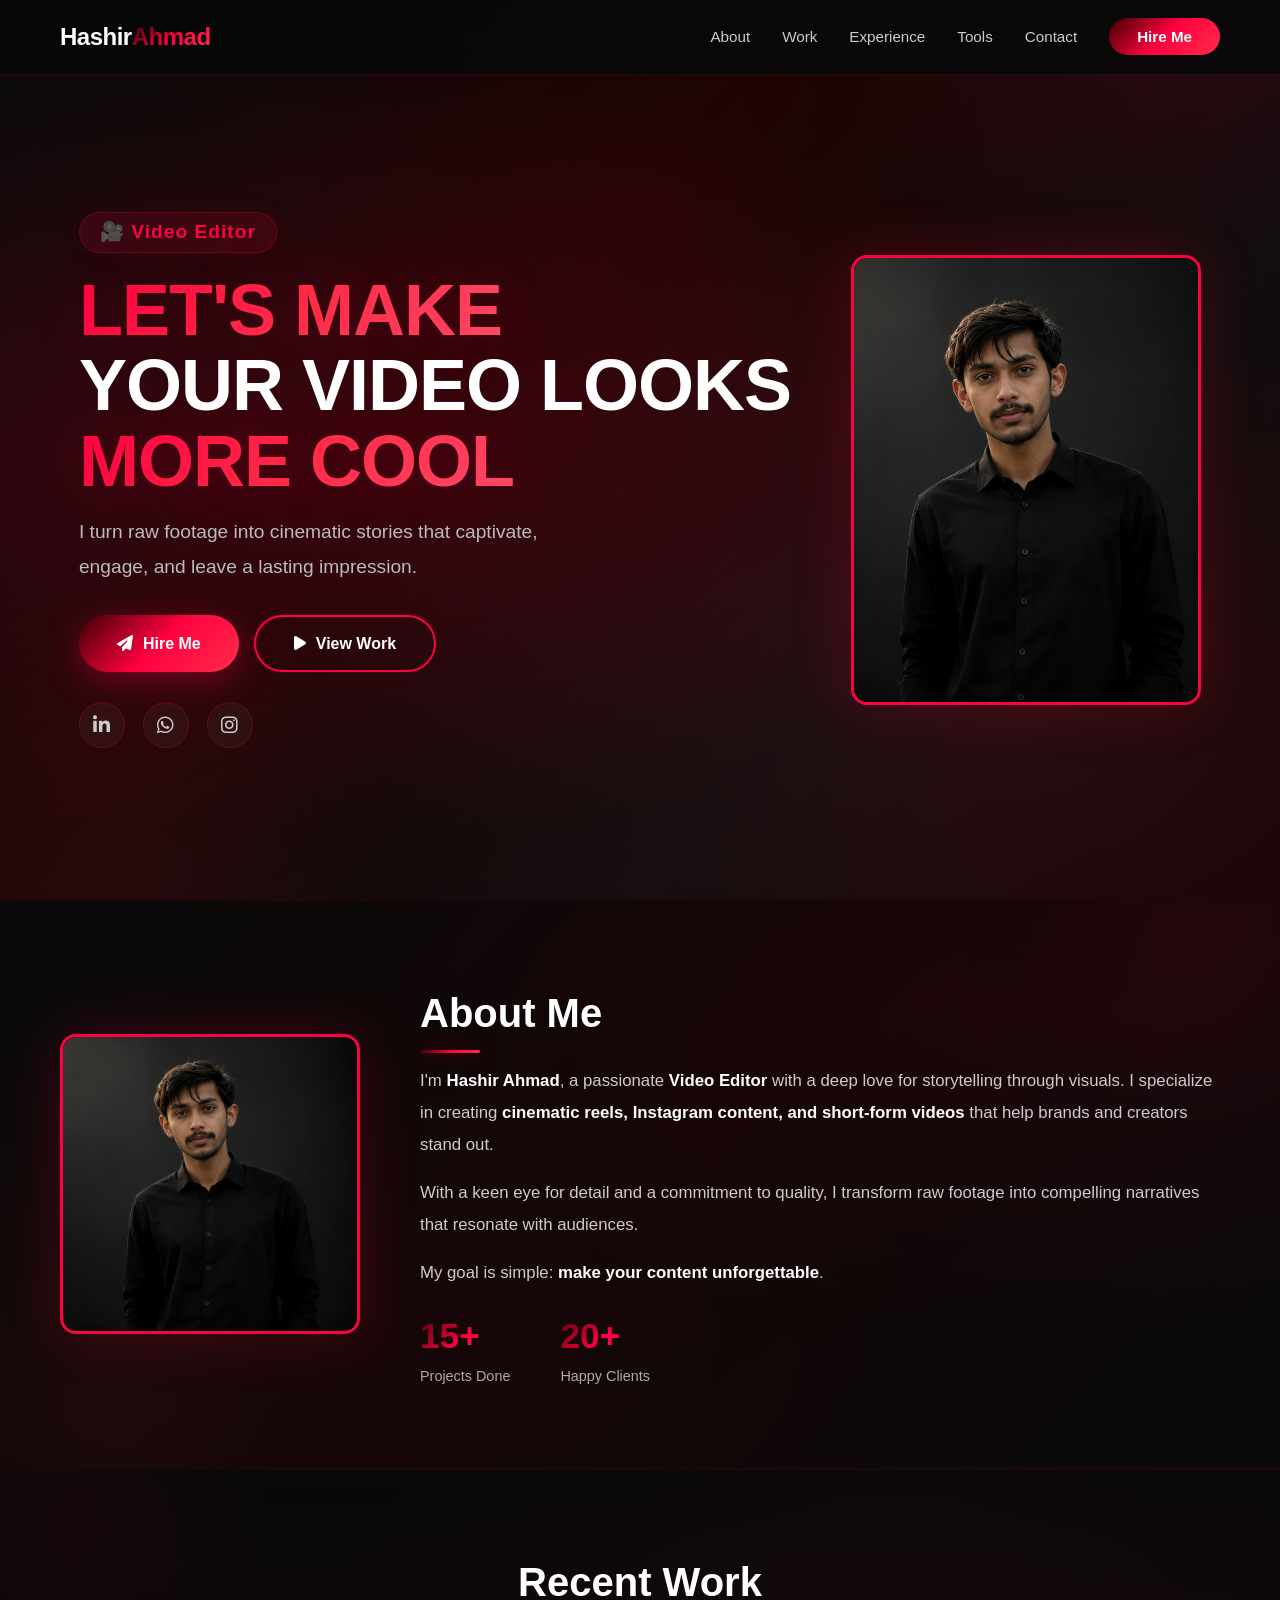
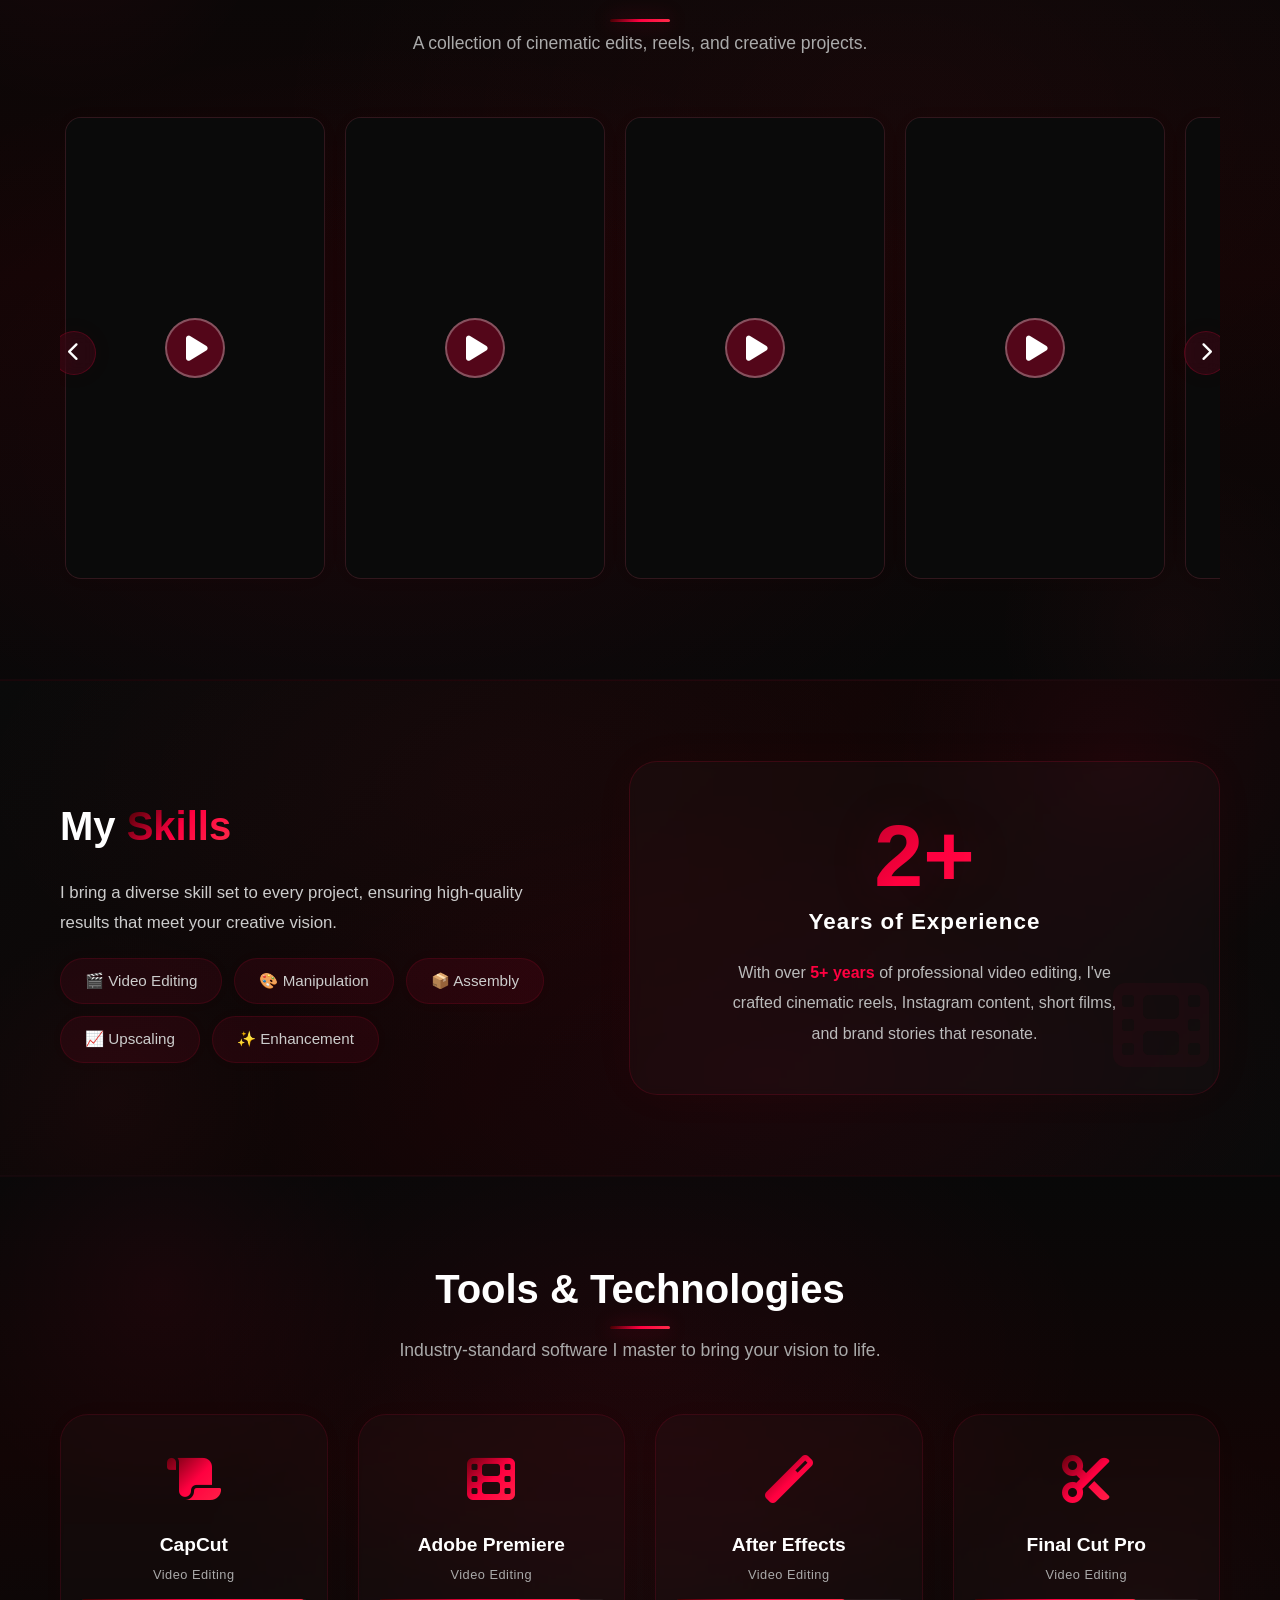
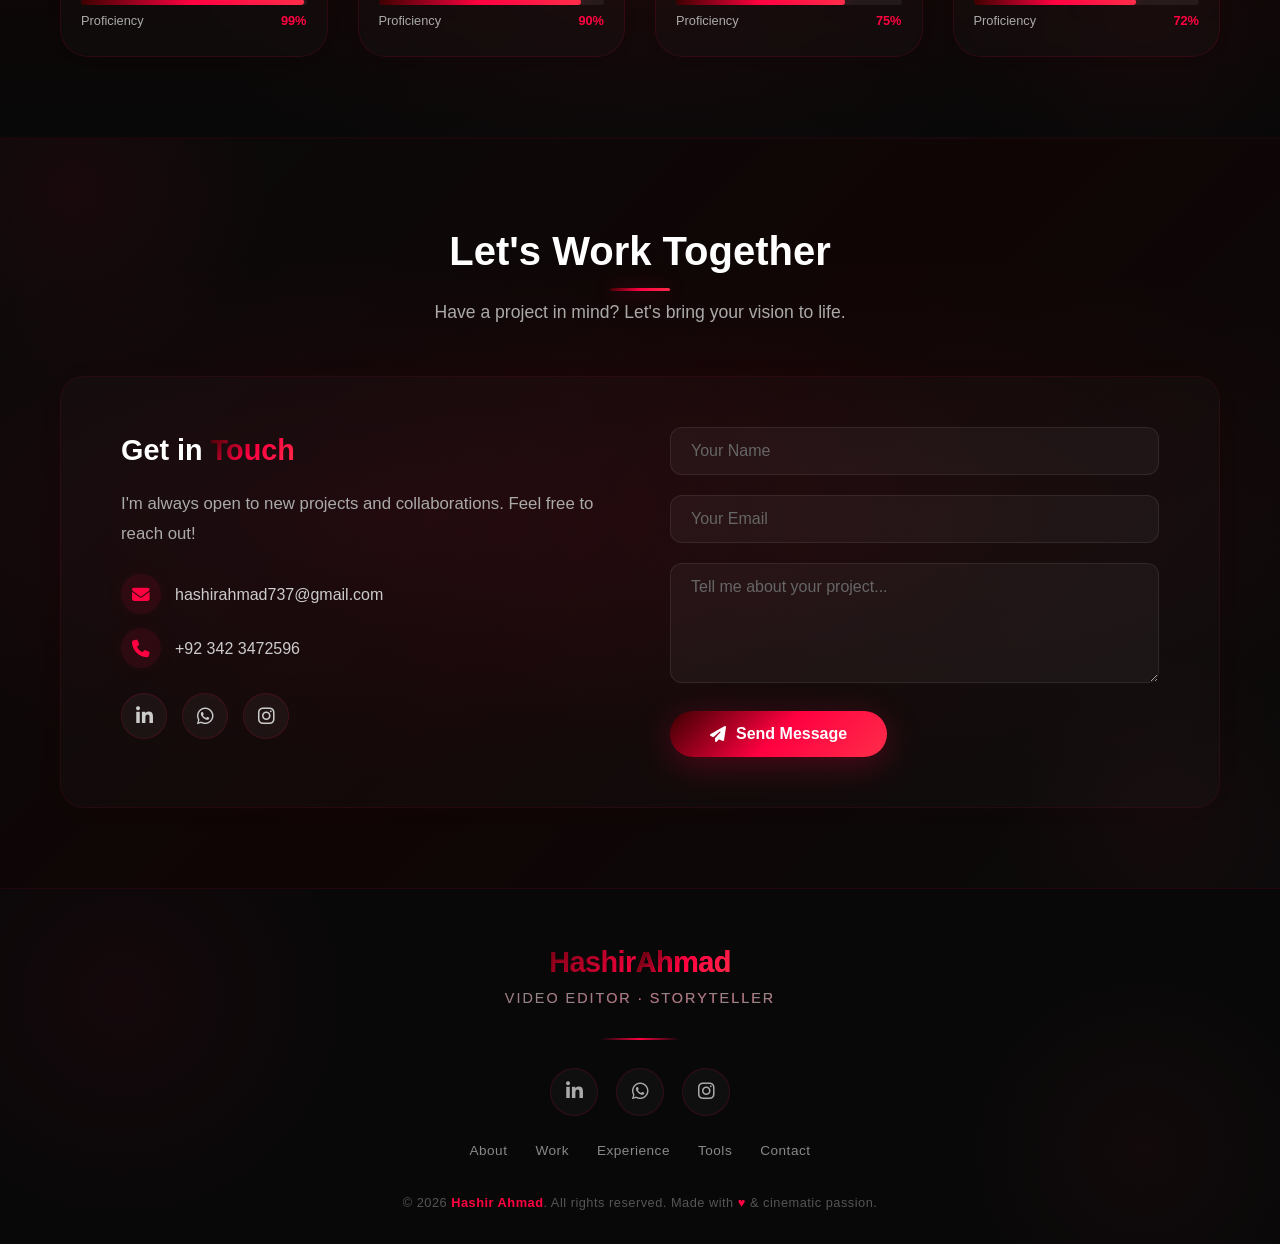
==== index.html @ 57c3254a "project added" ====
<!doctype html>
<html lang="en">
  <head>
    <meta charset="UTF-8" />
    <meta name="viewport" content="width=device-width, initial-scale=1.0" />
    <title>Hashir Ahmad · Video Editor</title>
    <!-- Font Awesome -->
    <link
      rel="stylesheet"
      href="https://cdnjs.cloudflare.com/ajax/libs/font-awesome/6.5.1/css/all.min.css"
    />
    <!-- Main CSS -->
    <link rel="stylesheet" href="style.css" />
  </head>
  <body>
    <!-- ===== NAVBAR ===== -->
    <nav class="navbar" id="navbar">
      <div class="container">
        <a href="#home" class="logo">Hashir<span>Ahmad</span></a>
        <ul class="nav-links" id="navLinks">
          <li><a href="#about">About</a></li>
          <li><a href="#work">Work</a></li>
          <li><a href="#experience">Experience</a></li>
          <li><a href="#tools">Tools</a></li>
          <li><a href="#contact">Contact</a></li>
          <li><a href="#contact" class="btn-hire">Hire Me</a></li>
        </ul>
        <div class="hamburger" onclick="toggleMenu()">
          <i class="fas fa-bars"></i>
        </div>
      </div>
    </nav>

    <!-- ===== HERO ===== -->
    <section class="hero" id="home">
      <div class="container">
        <div class="hero-content">
          <div class="hero-badge">🎥 Video Editor</div>
          <h1>
            <span class="highlight">LET'S MAKE</span><br />YOUR VIDEO LOOKS<br /><span
              class="highlight"
              >MORE COOL</span
            >
          </h1>
          <p class="sub-text">
            I turn raw footage into cinematic stories that captivate, engage,
            and leave a lasting impression.
          </p>
          <div class="hero-buttons">
            <a href="#contact" class="btn btn-primary"
              ><i class="fas fa-paper-plane"></i> Hire Me</a
            >
            <a href="#work" class="btn btn-outline"
              ><i class="fas fa-play"></i> View Work</a
            >
          </div>
          <div class="hero-social">
            <a
              href="https://www.linkedin.com/in/hashir-ahmad-b78a2a266?utm_source=share_via&utm_content=profile&utm_medium=member_ios"
              title="LinkedIn"
              ><i class="fab fa-linkedin-in"></i
            ></a>
            <a
              href="https://wa.me/923423472596"
              target="_blank"
              title="WhatsApp"
              ><i class="fab fa-whatsapp"></i
            ></a>
            <a
              href="https://www.instagram.com/hashir_ahmadd?igsh=MXh6dWV6aHFhbHdmMA=="
              title="Instagram"
              ><i class="fab fa-instagram"></i
            ></a>
          </div>
        </div>
        <div class="hero-image">
          <div class="profile-img">
            <img
              src="profile.jpg"
              alt="Hashir Ahmad"
              onerror="this.style.display = 'none'"
            />
          </div>
        </div>
      </div>
    </section>

    <!-- ===== ABOUT ===== -->
    <section class="about" id="about">
      <div class="container">
        <div class="about-grid">
          <div class="about-image">
            <div class="profile-img">
              <img
                src="profile.jpg"
                alt="Hashir Ahmad"
                onerror="this.style.display = 'none'"
              />
            </div>
          </div>
          <div class="about-content">
            <div class="section-header"><h2>About Me</h2></div>
            <p>
              I'm <strong>Hashir Ahmad</strong>, a passionate
              <strong>Video Editor</strong> with a deep love for storytelling
              through visuals. I specialize in creating
              <strong
                >cinematic reels, Instagram content, and short-form
                videos</strong
              >
              that help brands and creators stand out.
            </p>
            <p>
              With a keen eye for detail and a commitment to quality, I
              transform raw footage into compelling narratives that resonate
              with audiences.
            </p>
            <p>
              My goal is simple:
              <strong>make your content unforgettable</strong>.
            </p>
            <div class="about-stats">
              <div class="stat-item">
                <span class="stat-number">15+</span
                ><span class="stat-label">Projects Done</span>
              </div>
              <div class="stat-item">
                <span class="stat-number">20+</span
                ><span class="stat-label">Happy Clients</span>
              </div>
            </div>
          </div>
        </div>
      </div>
    </section>

    <!-- ===== WORK ===== -->
    <section class="work" id="work">
      <div class="container">
        <div class="section-header">
          <h2>Recent Work</h2>
          <p>A collection of cinematic edits, reels, and creative projects.</p>
        </div>
        <div class="work-wrapper">
          <button class="scroll-btn scroll-left" onclick="scrollWork('left')">
            <i class="fas fa-chevron-left"></i>
          </button>
          <div class="work-scroll" id="workScroll"></div>
          <button class="scroll-btn scroll-right" onclick="scrollWork('right')">
            <i class="fas fa-chevron-right"></i>
          </button>
        </div>
      </div>
    </section>

    <!-- ===== LIGHTBOX ===== -->
    <!-- ===== LIGHTBOX ===== -->
    <div class="lightbox" id="lightbox" onclick="closeLightbox(event)">
      <div class="lightbox-content" onclick="event.stopPropagation()">
        <button class="close-btn" onclick="closeLightbox()">
          <i class="fas fa-times"></i>
        </button>

        <div class="screenpal-player-wrapper">
          <iframe
            id="lightboxVideo"
            src=""
            frameborder="0"
            scrolling="no"
            allowfullscreen
            allow="autoplay; encrypted-media; fullscreen"
          ></iframe>
        </div>

        <!-- Video Info -->
        <div class="lightbox-info" id="lightboxInfo">
          <h3 id="videoTitle">Video Title</h3>
          <p id="videoCategory">Category</p>
        </div>
      </div>
    </div>

    <!-- ===== EXPERIENCE ===== -->
    <section class="experience" id="experience">
      <div class="container">
        <div class="experience-grid">
          <div class="experience-left">
            <h2>My <span>Skills</span></h2>
            <p>
              I bring a diverse skill set to every project, ensuring
              high-quality results that meet your creative vision.
            </p>
            <div class="skill-tags">
              <span class="skill-tag">🎬 Video Editing</span>
              <span class="skill-tag">🎨 Manipulation</span>
              <span class="skill-tag">📦 Assembly</span>
              <span class="skill-tag">📈 Upscaling</span>
              <span class="skill-tag">✨ Enhancement</span>
            </div>
          </div>
          <div class="experience-right">
            <div class="exp-icon"><i class="fas fa-film"></i></div>
            <div
              class="glow-particle"
              style="
                top: 15%;
                left: 10%;
                width: 12px;
                height: 12px;
                filter: blur(16px);
              "
            ></div>
            <div
              class="glow-particle"
              style="
                bottom: 20%;
                right: 12%;
                width: 10px;
                height: 10px;
                filter: blur(14px);
              "
            ></div>
            <div class="counter" id="counterDisplay">0</div>
            <div class="counter-label">Years of Experience</div>
            <p class="counter-text">
              With over <strong>5+ years</strong> of professional video editing,
              I've crafted cinematic reels, Instagram content, short films, and
              brand stories that resonate.
            </p>
          </div>
        </div>
      </div>
    </section>

    <!-- ===== TOOLS ===== -->
    <section class="tools-section" id="tools">
      <div class="container">
        <div class="section-header">
          <h2>Tools &amp; Technologies</h2>
          <p>
            Industry‑standard software I master to bring your vision to life.
          </p>
        </div>
        <div class="tools-grid" id="toolsGrid"></div>
      </div>
    </section>

    <!-- ===== CONTACT ===== -->
    <section class="contact" id="contact">
      <div class="container">
        <div class="section-header">
          <h2>Let's Work Together</h2>
          <p>Have a project in mind? Let's bring your vision to life.</p>
        </div>
        <div class="contact-wrapper">
          <div class="contact-info">
            <h3>Get in <span>Touch</span></h3>
            <p>
              I'm always open to new projects and collaborations. Feel free to
              reach out!
            </p>
            <div class="contact-detail">
              <i class="fas fa-envelope"></i
              ><a href="mailto:hashirahmad737@gmail.com"
                >hashirahmad737@gmail.com</a
              >
            </div>
            <div class="contact-detail">
              <i class="fas fa-phone"></i
              ><a href="tel:+923423472596">+92 342 3472596</a>
            </div>
            <div class="contact-social">
              <a
                href="https://www.linkedin.com/in/hashir-ahmad-b78a2a266?utm_source=share_via&utm_content=profile&utm_medium=member_ios"
                title="LinkedIn"
                ><i class="fab fa-linkedin-in"></i
              ></a>
              <a
                href="https://wa.me/923423472596"
                target="_blank"
                title="WhatsApp"
                ><i class="fab fa-whatsapp"></i
              ></a>
              <a
                href="https://www.instagram.com/hashir_ahmadd?igsh=MXh6dWV6aHFhbHdmMA=="
                title="Instagram"
                ><i class="fab fa-instagram"></i
              ></a>
            </div>
          </div>
          <div class="contact-form">
            <!-- NETLIFY FORM -->
            <form
              name="contact"
              method="POST"
              data-netlify="true"
              netlify-honeypot="bot-field"
              action="/thank-you.html"
            >
              <input type="hidden" name="form-name" value="contact" />
              <p class="hidden" style="display: none">
                <label
                  >Don’t fill this out if you’re human: <input name="bot-field"
                /></label>
              </p>
              <div class="form-group">
                <input
                  type="text"
                  name="name"
                  placeholder="Your Name"
                  required
                />
              </div>
              <div class="form-group">
                <input
                  type="email"
                  name="email"
                  placeholder="Your Email"
                  required
                />
              </div>
              <div class="form-group">
                <textarea
                  name="message"
                  placeholder="Tell me about your project..."
                  required
                ></textarea>
              </div>
              <button type="submit" class="btn-submit">
                <i class="fas fa-paper-plane"></i> Send Message
              </button>
            </form>
          </div>
        </div>
      </div>
    </section>

    <!-- ===== FOOTER ===== -->
    <footer class="footer">
      <div class="container">
        <div class="footer-content">
          <div class="footer-brand">
            Hashir<span
              style="
                background: linear-gradient(135deg, #3d0000, #ff0040, #ff2d4a);
                -webkit-background-clip: text;
                -webkit-text-fill-color: transparent;
                background-clip: text;
              "
              >Ahmad</span
            >
            <small>VIDEO EDITOR · STORYTELLER</small>
          </div>
          <div class="footer-divider"></div>
          <div class="footer-social">
            <a
              href="https://www.linkedin.com/in/hashir-ahmad-b78a2a266?utm_source=share_via&utm_content=profile&utm_medium=member_ios"
              title="LinkedIn"
              ><i class="fab fa-linkedin-in"></i
            ></a>
            <a
              href="https://wa.me/923423472596"
              target="_blank"
              title="WhatsApp"
              ><i class="fab fa-whatsapp"></i
            ></a>
            <a
              href="https://www.instagram.com/hashir_ahmadd?igsh=MXh6dWV6aHFhbHdmMA=="
              title="Instagram"
              ><i class="fab fa-instagram"></i
            ></a>
          </div>
          <div class="footer-links">
            <a href="#about">About</a>
            <a href="#work">Work</a>
            <a href="#experience">Experience</a>
            <a href="#tools">Tools</a>
            <a href="#contact">Contact</a>
          </div>
          <div class="footer-copy">
            &copy; 2026 <span class="highlight">Hashir Ahmad</span>. All rights
            reserved. Made with <span class="heart">♥</span> &amp; cinematic
            passion.
          </div>
        </div>
      </div>
    </footer>

    <!-- Main JavaScript -->
    <script src="script.js"></script>
  </body>
</html>
---- style.css ----
/* ===== RESET & BASE ===== */
* {
  margin: 0;
  padding: 0;
  box-sizing: border-box;
}
html {
  scroll-behavior: smooth;
}
body {
  font-family: 'Segoe UI', Tahoma, Geneva, Verdana, sans-serif;
  background: #080808;
  color: #ffffff;
  line-height: 1.6;
  overflow-x: hidden;
}
::-webkit-scrollbar {
  width: 8px;
}
::-webkit-scrollbar-track {
  background: #0a0a0a;
}
::-webkit-scrollbar-thumb {
  background: linear-gradient(135deg, #3D0000, #FF0040, #FF2D4A);
  border-radius: 10px;
}
.container {
  max-width: 1200px;
  margin: 0 auto;
  padding: 0 20px;
}
.glow-text {
  background: linear-gradient(135deg, #3D0000, #FF0040, #FF2D4A);
  -webkit-background-clip: text;
  -webkit-text-fill-color: transparent;
  background-clip: text;
}
.section-header {
  text-align: center;
  margin-bottom: 50px;
}
.section-header h2 {
  font-size: 2.5rem;
  font-weight: 700;
  position: relative;
  display: inline-block;
}
.section-header h2::after {
  content: '';
  position: absolute;
  bottom: -8px;
  left: 50%;
  transform: translateX(-50%);
  width: 60px;
  height: 3px;
  background: linear-gradient(135deg, #3D0000, #FF0040, #FF2D4A);
  border-radius: 3px;
  box-shadow: 0 0 20px rgba(255, 0, 64, 0.4);
}
.section-header p {
  color: #aaa;
  font-size: 1.1rem;
  max-width: 600px;
  margin: 15px auto 0;
}

/* ===== GLOBAL NEON GLOW OVERLAY ===== */
.neon-glow-bg {
  position: relative;
  overflow: hidden;
}
.neon-glow-bg::before {
  content: '';
  position: absolute;
  top: -30%;
  left: -10%;
  width: 500px;
  height: 500px;
  background: radial-gradient(circle, rgba(255, 0, 64, 0.07), transparent 70%);
  border-radius: 50%;
  pointer-events: none;
  animation: floatGlow1 12s ease-in-out infinite alternate;
}
.neon-glow-bg::after {
  content: '';
  position: absolute;
  bottom: -20%;
  right: -10%;
  width: 450px;
  height: 450px;
  background: radial-gradient(circle, rgba(255, 45, 74, 0.05), transparent 70%);
  border-radius: 50%;
  pointer-events: none;
  animation: floatGlow2 14s ease-in-out infinite alternate;
}
@keyframes floatGlow1 {
  0% { transform: scale(1) translate(0, 0); opacity: 0.5; }
  100% { transform: scale(1.4) translate(30px, -20px); opacity: 1; }
}
@keyframes floatGlow2 {
  0% { transform: scale(1) translate(0, 0); opacity: 0.3; }
  100% { transform: scale(1.3) translate(-30px, 20px); opacity: 0.8; }
}

/* ===== NAVBAR ===== */
.navbar {
  position: fixed;
  top: 0;
  left: 0;
  width: 100%;
  padding: 18px 0;
  background: rgba(8, 8, 8, 0.92);
  backdrop-filter: blur(14px);
  border-bottom: 1px solid rgba(255, 0, 64, 0.15);
  z-index: 1000;
  transition: all 0.3s;
}
.navbar .container {
  display: flex;
  justify-content: space-between;
  align-items: center;
  flex-wrap: wrap;
}
.navbar .logo {
  font-size: 1.5rem;
  font-weight: 800;
  text-decoration: none;
  color: #fff;
  letter-spacing: -0.5px;
}
.navbar .logo span {
  background: linear-gradient(135deg, #3D0000, #FF0040, #FF2D4A);
  -webkit-background-clip: text;
  -webkit-text-fill-color: transparent;
  background-clip: text;
}
.nav-links {
  display: flex;
  gap: 32px;
  list-style: none;
  align-items: center;
}
.nav-links a {
  text-decoration: none;
  color: #ccc;
  font-weight: 500;
  font-size: 0.95rem;
  transition: color 0.3s;
  position: relative;
}
.nav-links a::after {
  content: '';
  position: absolute;
  bottom: -4px;
  left: 0;
  width: 0;
  height: 2px;
  background: linear-gradient(135deg, #3D0000, #FF0040, #FF2D4A);
  transition: width 0.3s;
}
.nav-links a:hover::after,
.nav-links a.active::after {
  width: 100%;
}
.nav-links a:hover,
.nav-links a.active {
  color: #fff;
}
.nav-links .btn-hire {
  background: linear-gradient(135deg, #3D0000, #FF0040, #FF2D4A);
  color: #fff;
  padding: 10px 28px;
  border-radius: 50px;
  font-weight: 600;
  border: none;
  cursor: pointer;
  transition: all 0.3s;
  font-size: 0.95rem;
  text-decoration: none;
}
.nav-links .btn-hire:hover {
  transform: translateY(-3px) scale(1.03);
  box-shadow: 0 8px 30px rgba(255, 0, 64, 0.4);
}
.hamburger {
  display: none;
  font-size: 1.8rem;
  cursor: pointer;
  color: #fff;
  transition: transform 0.3s;
}
.hamburger:hover {
  transform: rotate(90deg);
}

/* ===== HERO - DARK NEON GRADIENT ===== */
.hero {
  padding: 140px 0 80px;
  min-height: 100vh;
  display: flex;
  align-items: center;
  background: radial-gradient(ellipse at 20% 50%, rgba(255, 0, 64, 0.15) 0%, transparent 60%),
    radial-gradient(ellipse at 80% 80%, rgba(255, 45, 74, 0.10) 0%, transparent 50%),
    radial-gradient(ellipse at 50% 20%, rgba(61, 0, 0, 0.25) 0%, transparent 50%),
    linear-gradient(135deg, #0a0a0a 0%, #1a0505 40%, #0d0d0d 70%, #120303 100%);
  position: relative;
  overflow: hidden;
}
.hero::before {
  content: '';
  position: absolute;
  top: -40%;
  right: -20%;
  width: 700px;
  height: 700px;
  background: radial-gradient(circle, rgba(255, 0, 64, 0.10), transparent 70%);
  border-radius: 50%;
  pointer-events: none;
  animation: heroGlow1 10s ease-in-out infinite alternate;
}
.hero::after {
  content: '';
  position: absolute;
  bottom: -30%;
  left: -15%;
  width: 600px;
  height: 600px;
  background: radial-gradient(circle, rgba(255, 45, 74, 0.07), transparent 70%);
  border-radius: 50%;
  pointer-events: none;
  animation: heroGlow2 12s ease-in-out infinite alternate;
}
@keyframes heroGlow1 {
  0% { transform: scale(1) translate(0, 0); opacity: 0.4; }
  100% { transform: scale(1.3) translate(-30px, -20px); opacity: 0.9; }
}
@keyframes heroGlow2 {
  0% { transform: scale(1) translate(0, 0); opacity: 0.3; }
  100% { transform: scale(1.4) translate(40px, 30px); opacity: 0.8; }
}
.hero .container {
  display: flex;
  align-items: center;
  gap: 60px;
  flex-wrap: wrap;
  position: relative;
  z-index: 1;
}
.hero-content {
  flex: 1;
  min-width: 300px;
}
.hero-badge {
  display: inline-block;
  font-size: 1.2rem;
  font-weight: 800;
  color: #FF0040;
  background: rgba(255, 0, 64, 0.12);
  padding: 4px 20px;
  border-radius: 50px;
  border: 1px solid rgba(255, 0, 64, 0.25);
  margin-bottom: 20px;
  letter-spacing: 1px;
  box-shadow: 0 0 30px rgba(255, 0, 64, 0.05);
}
.hero-content h1 {
  font-size: 4.5rem;
  font-weight: 900;
  line-height: 1.05;
  margin-bottom: 16px;
  text-transform: uppercase;
  letter-spacing: -1px;
}
.hero-content h1 .highlight {
  background: linear-gradient(135deg, #FF0040, #FF2D4A, #FF4D6A);
  -webkit-background-clip: text;
  -webkit-text-fill-color: transparent;
  background-clip: text;
  text-shadow: 0 0 60px rgba(255, 0, 64, 0.2);
}
.hero-content .sub-text {
  font-size: 1.2rem;
  color: #bbb;
  max-width: 500px;
  margin: 0 0 30px;
  line-height: 1.8;
}
.hero-buttons {
  display: flex;
  gap: 15px;
  flex-wrap: wrap;
  margin-bottom: 30px;
}
.btn {
  display: inline-flex;
  align-items: center;
  gap: 10px;
  padding: 14px 38px;
  border-radius: 50px;
  font-weight: 600;
  font-size: 1rem;
  text-decoration: none;
  transition: all 0.3s cubic-bezier(0.34, 1.56, 0.64, 1);
  border: none;
  cursor: pointer;
}
.btn-primary {
  background: linear-gradient(135deg, #3D0000, #FF0040, #FF2D4A);
  color: #fff;
  box-shadow: 0 8px 35px rgba(255, 0, 64, 0.35);
}
.btn-primary:hover {
  transform: translateY(-4px) scale(1.03);
  box-shadow: 0 16px 50px rgba(255, 0, 64, 0.5);
}
.btn-outline {
  background: transparent;
  color: #fff;
  border: 2px solid #FF0040;
  box-shadow: 0 0 20px rgba(255, 0, 64, 0.05);
}
.btn-outline:hover {
  background: linear-gradient(135deg, #3D0000, #FF0040, #FF2D4A);
  border-color: transparent;
  transform: translateY(-4px) scale(1.03);
  box-shadow: 0 16px 45px rgba(255, 0, 64, 0.3);
}
.hero-social {
  display: flex;
  gap: 18px;
}
.hero-social a {
  display: inline-flex;
  align-items: center;
  justify-content: center;
  width: 46px;
  height: 46px;
  border-radius: 50%;
  background: rgba(255, 255, 255, 0.04);
  border: 1px solid rgba(255, 0, 64, 0.2);
  color: #ccc;
  font-size: 1.2rem;
  transition: all 0.3s cubic-bezier(0.34, 1.56, 0.64, 1);
  text-decoration: none;
}
.hero-social a:hover {
  background: linear-gradient(135deg, #3D0000, #FF0040, #FF2D4A);
  border-color: transparent;
  color: #fff;
  transform: translateY(-5px) scale(1.1);
  box-shadow: 0 10px 35px rgba(255, 0, 64, 0.3);
}
.hero-image {
  flex: 0 0 320px;
  display: flex;
  justify-content: center;
  align-items: center;
}
.profile-img {
  width: 350px;
  height: 450px;
  border-radius: 16px;
  overflow: hidden;
  border: 3px solid #FF0040;
  background: #1a0505;
  box-shadow: 0 0 60px rgba(255, 0, 64, 0.2), inset 0 0 60px rgba(255, 0, 64, 0.03);
  transition: all 0.5s;
}
.profile-img:hover {
  transform: scale(1.03) rotate(-2deg);
  box-shadow: 0 0 80px rgba(255, 0, 64, 0.3);
}
.profile-img img {
  width: 100%;
  height: 100%;
  object-fit: cover;
  display: block;
  border-radius: 13px;
}

/* ===== ABOUT - DARK NEON ===== */
.about {
  padding: 80px 0;
  background: radial-gradient(ellipse at 80% 20%, rgba(255, 0, 64, 0.06) 0%, transparent 50%),
    radial-gradient(ellipse at 20% 80%, rgba(255, 45, 74, 0.04) 0%, transparent 50%),
    linear-gradient(135deg, #0a0a0a 0%, #100505 50%, #0a0a0a 100%);
  position: relative;
  overflow: hidden;
  border-top: 1px solid rgba(255, 0, 64, 0.05);
  border-bottom: 1px solid rgba(255, 0, 64, 0.05);
}
.about::before {
  content: '';
  position: absolute;
  top: -30%;
  right: -10%;
  width: 400px;
  height: 400px;
  background: radial-gradient(circle, rgba(255, 0, 64, 0.06), transparent 70%);
  border-radius: 50%;
  pointer-events: none;
  animation: floatGlow1 10s ease-in-out infinite alternate;
}
.about::after {
  content: '';
  position: absolute;
  bottom: -20%;
  left: -5%;
  width: 350px;
  height: 350px;
  background: radial-gradient(circle, rgba(255, 45, 74, 0.04), transparent 70%);
  border-radius: 50%;
  pointer-events: none;
  animation: floatGlow2 12s ease-in-out infinite alternate;
}
.about-grid {
  display: flex;
  align-items: center;
  gap: 60px;
  flex-wrap: wrap;
  position: relative;
  z-index: 1;
  flex-direction: row;
}
.about-image {
  flex: 0 0 300px;
  order: 1;
}
.about-image .profile-img {
  width: 300px;
  height: 300px;
}
.about-content {
  flex: 1;
  min-width: 300px;
  order: 2;
}
.about-content .section-header {
  text-align: left;
  margin-bottom: 20px;
}
.about-content .section-header h2::after {
  left: 0;
  transform: none;
}
.about-content p {
  color: #ccc;
  font-size: 1.05rem;
  line-height: 1.9;
  margin-bottom: 16px;
}
.about-content p strong {
  color: #fff;
}
.about-stats {
  display: flex;
  gap: 50px;
  flex-wrap: wrap;
  margin-top: 20px;
}
.about-stats .stat-item {
  display: flex;
  flex-direction: column;
}
.about-stats .stat-number {
  font-size: 2.2rem;
  font-weight: 800;
  background: linear-gradient(135deg, #3D0000, #FF0040, #FF2D4A);
  -webkit-background-clip: text;
  -webkit-text-fill-color: transparent;
  background-clip: text;
}
.about-stats .stat-label {
  color: #aaa;
  font-size: 0.9rem;
}

/* ===== WORK - DARK NEON ===== */
.work {
  padding: 80px 0;
  background: radial-gradient(ellipse at 30% 70%, rgba(255, 0, 64, 0.05) 0%, transparent 50%),
    radial-gradient(ellipse at 70% 30%, rgba(255, 45, 74, 0.04) 0%, transparent 50%),
    linear-gradient(180deg, #080808 0%, #120505 50%, #080808 100%);
  position: relative;
  overflow: hidden;
  border-top: 1px solid rgba(255, 0, 64, 0.05);
  border-bottom: 1px solid rgba(255, 0, 64, 0.05);
}
.work::before {
  content: '';
  position: absolute;
  top: -20%;
  left: -10%;
  width: 400px;
  height: 400px;
  background: radial-gradient(circle, rgba(255, 0, 64, 0.05), transparent 70%);
  border-radius: 50%;
  pointer-events: none;
  animation: floatGlow1 11s ease-in-out infinite alternate;
}
.work::after {
  content: '';
  position: absolute;
  bottom: -15%;
  right: -5%;
  width: 350px;
  height: 350px;
  background: radial-gradient(circle, rgba(255, 45, 74, 0.04), transparent 70%);
  border-radius: 50%;
  pointer-events: none;
  animation: floatGlow2 13s ease-in-out infinite alternate;
}
.work-wrapper {
  position: relative;
  overflow: hidden;
  z-index: 1;
}
.work-scroll {
  display: flex;
  gap: 20px;
  overflow-x: auto;
  padding: 10px 5px 20px;
  scroll-behavior: smooth;
  -webkit-overflow-scrolling: touch;
  justify-content: flex-start;
}
.work-scroll::-webkit-scrollbar {
  height: 4px;
}
.work-scroll::-webkit-scrollbar-track {
  background: #1a1a1a;
  border-radius: 10px;
}
.work-scroll::-webkit-scrollbar-thumb {
  background: linear-gradient(135deg, #3D0000, #FF0040, #FF2D4A);
  border-radius: 10px;
}
.work-item {
  flex: 0 0 260px;
  border-radius: 16px;
  overflow: hidden;
  cursor: pointer;
  aspect-ratio: 9/16;
  background: #1a1a1a;
  border: 1px solid rgba(255, 0, 64, 0.1);
  transition: all 0.4s cubic-bezier(0.34, 1.56, 0.64, 1);
  position: relative;
  box-shadow: 0 0 30px rgba(255, 0, 64, 0.02);
}
.work-item:hover {
  transform: translateY(-8px) scale(1.02);
  border-color: #FF0040;
  box-shadow: 0 15px 50px rgba(255, 0, 64, 0.2);
}
.work-item .thumb {
  width: 100%;
  height: 100%;
  display: flex;
  align-items: center;
  justify-content: center;
  background: linear-gradient(135deg, #1a1a1a, #2a0a0a);
  position: relative;
}
.work-item .thumb video {
  width: 100%;
  height: 100%;
  object-fit: cover;
  pointer-events: none;
}
.work-item .thumb .play-icon {
  position: absolute;
  width: 55px;
  height: 55px;
  border-radius: 50%;
  background: rgba(255, 0, 64, 0.25);
  backdrop-filter: blur(4px);
  display: flex;
  align-items: center;
  justify-content: center;
  font-size: 1.5rem;
  color: #fff;
  border: 2px solid rgba(255, 255, 255, 0.2);
  transition: all 0.3s;
  pointer-events: none;
  box-shadow: 0 0 40px rgba(255, 0, 64, 0.1);
}
.work-item:hover .thumb .play-icon {
  background: rgba(255, 0, 64, 0.5);
  transform: scale(1.1);
  box-shadow: 0 0 50px rgba(255, 0, 64, 0.3);
}
.work-item .thumb .overlay {
  position: absolute;
  bottom: 0;
  left: 0;
  right: 0;
  padding: 16px 18px 20px;
  background: linear-gradient(to top, rgba(0, 0, 0, 0.85), transparent);
  opacity: 0;
  transition: opacity 0.3s;
}
.work-item:hover .thumb .overlay {
  opacity: 1;
}
.work-item .thumb .overlay h4 {
  font-size: 0.85rem;
  font-weight: 600;
  margin-bottom: 2px;
}
.work-item .thumb .overlay p {
  font-size: 0.7rem;
  color: #aaa;
}
.scroll-btn {
  position: absolute;
  top: 50%;
  transform: translateY(-50%);
  width: 44px;
  height: 44px;
  border-radius: 50%;
  background: rgba(255, 0, 64, 0.12);
  backdrop-filter: blur(8px);
  border: 1px solid rgba(255, 0, 64, 0.2);
  color: #fff;
  font-size: 1.2rem;
  cursor: pointer;
  transition: all 0.3s;
  z-index: 10;
  display: flex;
  align-items: center;
  justify-content: center;
  box-shadow: 0 0 30px rgba(255, 0, 64, 0.03);
}
.scroll-btn:hover {
  background: linear-gradient(135deg, #3D0000, #FF0040, #FF2D4A);
  border-color: transparent;
  box-shadow: 0 8px 35px rgba(255, 0, 64, 0.3);
  transform: translateY(-50%) scale(1.1);
}
.scroll-left {
  left: -8px;
}
.scroll-right {
  right: -8px;
}

/* ===== LIGHTBOX ===== */
.lightbox {
  display: none;
  position: fixed;
  top: 0;
  left: 0;
  width: 100%;
  height: 100%;
  background: rgba(0, 0, 0, 0.94);
  z-index: 9999;
  align-items: center;
  justify-content: center;
  padding: 30px;
  animation: fadeIn 0.3s ease;
}
.lightbox.open {
  display: flex;
}
.lightbox .lightbox-content {
  max-width: 90%;
  max-height: 85vh;
  border-radius: 12px;
  overflow: hidden;
  position: relative;
  animation: scaleIn 0.3s ease;
  background: #0a0a0a;
  box-shadow: 0 30px 80px rgba(0, 0, 0, 0.6), 0 0 60px rgba(255, 0, 64, 0.05);
  border: 1px solid rgba(255, 0, 64, 0.1);
}
.lightbox .lightbox-content video {
  width: 100%;
  max-height: 85vh;
  display: block;
  border: none;
}
.lightbox .close-btn {
  position: absolute;
  top: -55px;
  right: -10px;
  background: rgba(255, 255, 255, 0.1);
  border: 2px solid rgba(255, 255, 255, 0.2);
  color: #fff;
  font-size: 2rem;
  cursor: pointer;
  transition: all 0.3s;
  z-index: 10;
  width: 50px;
  height: 50px;
  border-radius: 50%;
  display: flex;
  align-items: center;
  justify-content: center;
  backdrop-filter: blur(10px);
}
.lightbox .close-btn:hover {
  transform: rotate(90deg) scale(1.1);
  background: linear-gradient(135deg, #3D0000, #FF0040, #FF2D4A);
  border-color: transparent;
}
@keyframes fadeIn {
  from { opacity: 0; }
  to { opacity: 1; }
}
@keyframes scaleIn {
  from { transform: scale(0.8); opacity: 0; }
  to { transform: scale(1); opacity: 1; }
}

/* ===== EXPERIENCE - DARK NEON ===== */
.experience {
  padding: 80px 0;
  background: radial-gradient(ellipse at 60% 80%, rgba(255, 0, 64, 0.06) 0%, transparent 50%),
    radial-gradient(ellipse at 40% 20%, rgba(255, 45, 74, 0.04) 0%, transparent 50%),
    linear-gradient(135deg, #0a0a0a 0%, #100505 50%, #0a0a0a 100%);
  position: relative;
  overflow: hidden;
  border-top: 1px solid rgba(255, 0, 64, 0.05);
  border-bottom: 1px solid rgba(255, 0, 64, 0.05);
}
.experience::before {
  content: '';
  position: absolute;
  top: -30%;
  right: -5%;
  width: 450px;
  height: 450px;
  background: radial-gradient(circle, rgba(255, 0, 64, 0.06), transparent 70%);
  border-radius: 50%;
  pointer-events: none;
  animation: floatGlow1 10s ease-in-out infinite alternate;
}
.experience::after {
  content: '';
  position: absolute;
  bottom: -20%;
  left: -5%;
  width: 350px;
  height: 350px;
  background: radial-gradient(circle, rgba(255, 45, 74, 0.04), transparent 70%);
  border-radius: 50%;
  pointer-events: none;
  animation: floatGlow2 12s ease-in-out infinite alternate;
}
.experience-grid {
  display: flex;
  gap: 60px;
  align-items: center;
  flex-wrap: wrap;
  position: relative;
  z-index: 1;
}
.experience-left {
  flex: 1;
  min-width: 280px;
}
.experience-left h2 {
  font-size: 2.5rem;
  font-weight: 700;
  margin-bottom: 20px;
}
.experience-left h2 span {
  background: linear-gradient(135deg, #3D0000, #FF0040, #FF2D4A);
  -webkit-background-clip: text;
  -webkit-text-fill-color: transparent;
  background-clip: text;
}
.experience-left p {
  color: #ccc;
  font-size: 1.05rem;
  line-height: 1.8;
  max-width: 500px;
}
.experience-left .skill-tags {
  display: flex;
  flex-wrap: wrap;
  gap: 12px;
  margin-top: 20px;
}
.experience-left .skill-tag {
  padding: 10px 24px;
  border-radius: 50px;
  background: rgba(255, 0, 64, 0.08);
  border: 1px solid rgba(255, 0, 64, 0.12);
  color: #ccc;
  font-size: 0.95rem;
  font-weight: 500;
  transition: all 0.3s;
  box-shadow: 0 0 20px rgba(255, 0, 64, 0.02);
}
.experience-left .skill-tag:hover {
  background: linear-gradient(135deg, #3D0000, #FF0040, #FF2D4A);
  border-color: transparent;
  color: #fff;
  transform: translateY(-3px);
  box-shadow: 0 8px 30px rgba(255, 0, 64, 0.2);
}
.experience-right {
  flex: 1;
  min-width: 280px;
  text-align: center;
  padding: 50px 40px 45px;
  border-radius: 28px;
  background: rgba(255, 255, 255, 0.02);
  border: 1px solid rgba(255, 0, 64, 0.15);
  transition: all 0.5s cubic-bezier(0.34, 1.56, 0.64, 1);
  position: relative;
  overflow: hidden;
  box-shadow: 0 0 50px rgba(255, 0, 64, 0.03);
  cursor: default;
  backdrop-filter: blur(4px);
}
.experience-right::before {
  content: '';
  position: absolute;
  inset: -2px;
  border-radius: 30px;
  padding: 2px;
  background: linear-gradient(135deg, #3D0000, #FF0040, #FF2D4A, #3D0000);
  background-size: 300% 300%;
  -webkit-mask: linear-gradient(#fff 0 0) content-box, linear-gradient(#fff 0 0);
  mask: linear-gradient(#fff 0 0) content-box, linear-gradient(#fff 0 0);
  -webkit-mask-composite: xor;
  mask-composite: exclude;
  opacity: 0;
  transition: opacity 0.6s, background-position 0.8s;
  pointer-events: none;
  animation: borderRotate 6s linear infinite;
}
@keyframes borderRotate {
  0% { background-position: 0% 50%; }
  50% { background-position: 100% 50%; }
  100% { background-position: 0% 50%; }
}
.experience-right::after {
  content: '';
  position: absolute;
  top: -50%;
  left: -50%;
  width: 200%;
  height: 200%;
  background: radial-gradient(circle at center, rgba(255, 0, 64, 0.08), transparent 60%);
  opacity: 0;
  transition: opacity 0.7s;
  pointer-events: none;
}
.experience-right:hover {
  transform: translateY(-12px) scale(1.02);
  border-color: transparent;
  box-shadow: 0 25px 80px rgba(255, 0, 64, 0.3), 0 0 70px rgba(255, 0, 64, 0.06);
  background: rgba(255, 255, 255, 0.06);
}
.experience-right:hover::before {
  opacity: 1;
}
.experience-right:hover::after {
  opacity: 1;
}
.experience-right .glow-particle {
  position: absolute;
  width: 8px;
  height: 8px;
  border-radius: 50%;
  background: #FF0040;
  filter: blur(12px);
  opacity: 0;
  transition: opacity 0.6s;
  pointer-events: none;
}
.experience-right:hover .glow-particle {
  opacity: 0.6;
}
.experience-right .counter {
  font-size: 5.5rem;
  font-weight: 900;
  background: linear-gradient(135deg, #3D0000, #FF0040, #FF2D4A);
  -webkit-background-clip: text;
  -webkit-text-fill-color: transparent;
  background-clip: text;
  line-height: 1;
  text-shadow: 0 0 60px rgba(255, 0, 64, 0.15);
  transition: text-shadow 0.4s;
  position: relative;
  z-index: 2;
}
.experience-right:hover .counter {
  text-shadow: 0 0 90px rgba(255, 0, 64, 0.4);
  animation: counterPulse 1.2s ease-in-out infinite alternate;
}
@keyframes counterPulse {
  0% { transform: scale(1); }
  100% { transform: scale(1.04); }
}
.experience-right .counter-label {
  font-size: 1.4rem;
  font-weight: 700;
  color: #fff;
  margin-top: 4px;
  position: relative;
  z-index: 2;
  letter-spacing: 1px;
}
.experience-right .counter-text {
  color: #bbb;
  font-size: 1rem;
  max-width: 400px;
  margin: 18px auto 0;
  line-height: 1.9;
  position: relative;
  z-index: 2;
}
.experience-right .counter-text strong {
  color: #FF0040;
  font-weight: 600;
}
.experience-right .exp-icon {
  position: absolute;
  font-size: 6rem;
  color: rgba(255, 0, 64, 0.04);
  bottom: -10px;
  right: 10px;
  pointer-events: none;
  transition: all 0.6s;
  z-index: 1;
}
.experience-right:hover .exp-icon {
  color: rgba(255, 0, 64, 0.08);
  transform: scale(1.1) rotate(-6deg);
}

/* ===== TOOLS - DARK NEON ===== */
.tools-section {
  padding: 80px 0;
  background: radial-gradient(ellipse at 50% 30%, rgba(255, 0, 64, 0.05) 0%, transparent 50%),
    radial-gradient(ellipse at 50% 70%, rgba(255, 45, 74, 0.04) 0%, transparent 50%),
    linear-gradient(180deg, #080808 0%, #120505 50%, #080808 100%);
  position: relative;
  overflow: hidden;
  border-top: 1px solid rgba(255, 0, 64, 0.05);
  border-bottom: 1px solid rgba(255, 0, 64, 0.05);
}
.tools-section::before {
  content: '';
  position: absolute;
  top: -20%;
  left: -5%;
  width: 450px;
  height: 450px;
  background: radial-gradient(circle, rgba(255, 0, 64, 0.06), transparent 70%);
  border-radius: 50%;
  pointer-events: none;
  animation: floatGlow1 12s ease-in-out infinite alternate;
}
.tools-section::after {
  content: '';
  position: absolute;
  bottom: -15%;
  right: -5%;
  width: 400px;
  height: 400px;
  background: radial-gradient(circle, rgba(255, 45, 74, 0.04), transparent 70%);
  border-radius: 50%;
  pointer-events: none;
  animation: floatGlow2 14s ease-in-out infinite alternate;
}
.tools-grid {
  display: grid;
  grid-template-columns: repeat(auto-fit, minmax(200px, 1fr));
  gap: 30px;
  position: relative;
  z-index: 2;
}
.tool-card {
  background: rgba(255, 255, 255, 0.02);
  backdrop-filter: blur(2px);
  border: 1px solid rgba(255, 0, 64, 0.12);
  border-radius: 28px;
  padding: 28px 20px 24px;
  text-align: center;
  transition: all 0.35s cubic-bezier(0.34, 1.56, 0.64, 1);
  box-shadow: 0 0 30px rgba(255, 0, 64, 0.02);
  position: relative;
  overflow: hidden;
}
.tool-card::before {
  content: '';
  position: absolute;
  inset: 0;
  background: radial-gradient(circle at 30% 20%, rgba(255, 0, 64, 0.10), transparent 60%);
  opacity: 0;
  transition: opacity 0.4s;
  pointer-events: none;
  border-radius: 28px;
}
.tool-card:hover {
  transform: translateY(-10px) scale(1.02);
  border-color: #FF0040;
  box-shadow: 0 20px 60px rgba(255, 0, 64, 0.25), 0 0 50px rgba(255, 0, 64, 0.05);
  background: rgba(255, 255, 255, 0.05);
}
.tool-card:hover::before {
  opacity: 1;
}
.tool-card .tool-icon {
  font-size: 3rem;
  margin-bottom: 10px;
  display: inline-block;
  background: linear-gradient(135deg, #3D0000, #FF0040, #FF2D4A);
  -webkit-background-clip: text;
  -webkit-text-fill-color: transparent;
  background-clip: text;
  transition: transform 0.3s;
}
.tool-card:hover .tool-icon {
  transform: scale(1.15) rotate(-4deg);
}
.tool-card h4 {
  font-size: 1.2rem;
  font-weight: 700;
  margin-bottom: 4px;
  color: #fff;
}
.tool-card .tool-sub {
  color: #aaa;
  font-size: 0.8rem;
  letter-spacing: 0.5px;
  margin-bottom: 14px;
}
.skill-bar-bg {
  width: 100%;
  height: 6px;
  background: rgba(255, 255, 255, 0.06);
  border-radius: 10px;
  overflow: hidden;
  margin-top: 6px;
}
.skill-bar-fill {
  height: 100%;
  width: 0%;
  background: linear-gradient(90deg, #3D0000, #FF0040, #FF2D4A);
  border-radius: 10px;
  transition: width 1s cubic-bezier(0.34, 1.56, 0.64, 1);
  box-shadow: 0 0 20px rgba(255, 0, 64, 0.4);
}
.tool-card .skill-label {
  display: flex;
  justify-content: space-between;
  font-size: 0.8rem;
  color: #aaa;
  margin-top: 6px;
}
.tool-card .skill-label span:last-child {
  color: #FF0040;
  font-weight: 600;
}

/* ===== CONTACT - DARK NEON ===== */
.contact {
  padding: 80px 0;
  background: radial-gradient(ellipse at 30% 50%, rgba(255, 0, 64, 0.06) 0%, transparent 50%),
    radial-gradient(ellipse at 70% 50%, rgba(255, 45, 74, 0.04) 0%, transparent 50%),
    linear-gradient(135deg, #0a0a0a 0%, #100505 50%, #0a0a0a 100%);
  position: relative;
  overflow: hidden;
  border-top: 1px solid rgba(255, 0, 64, 0.05);
}
.contact::before {
  content: '';
  position: absolute;
  top: -20%;
  left: -10%;
  width: 400px;
  height: 400px;
  background: radial-gradient(circle, rgba(255, 0, 64, 0.06), transparent 70%);
  border-radius: 50%;
  pointer-events: none;
  animation: floatGlow1 10s ease-in-out infinite alternate;
}
.contact::after {
  content: '';
  position: absolute;
  bottom: -15%;
  right: -5%;
  width: 350px;
  height: 350px;
  background: radial-gradient(circle, rgba(255, 45, 74, 0.04), transparent 70%);
  border-radius: 50%;
  pointer-events: none;
  animation: floatGlow2 12s ease-in-out infinite alternate;
}
.contact-wrapper {
  display: flex;
  gap: 60px;
  flex-wrap: wrap;
  background: rgba(255, 255, 255, 0.02);
  padding: 50px 60px;
  border-radius: 24px;
  border: 1px solid rgba(255, 0, 64, 0.08);
  position: relative;
  z-index: 1;
  box-shadow: 0 0 40px rgba(255, 0, 64, 0.02);
}
.contact-info {
  flex: 1;
  min-width: 280px;
}
.contact-info h3 {
  font-size: 1.8rem;
  font-weight: 700;
  margin-bottom: 16px;
}
.contact-info h3 span {
  background: linear-gradient(135deg, #3D0000, #FF0040, #FF2D4A);
  -webkit-background-clip: text;
  -webkit-text-fill-color: transparent;
  background-clip: text;
}
.contact-info p {
  color: #aaa;
  font-size: 1.05rem;
  line-height: 1.8;
  margin-bottom: 25px;
}
.contact-info .contact-detail {
  display: flex;
  align-items: center;
  gap: 14px;
  margin-bottom: 14px;
  color: #ccc;
  font-size: 1rem;
}
.contact-info .contact-detail i {
  width: 40px;
  height: 40px;
  border-radius: 50%;
  background: rgba(255, 0, 64, 0.10);
  display: flex;
  align-items: center;
  justify-content: center;
  color: #FF0040;
  font-size: 1.1rem;
  flex-shrink: 0;
  box-shadow: 0 0 20px rgba(255, 0, 64, 0.05);
}
.contact-info .contact-detail a {
  color: #ccc;
  text-decoration: none;
  transition: color 0.3s;
}
.contact-info .contact-detail a:hover {
  color: #FF0040;
}
.contact-social {
  display: flex;
  gap: 15px;
  margin-top: 25px;
}
.contact-social a {
  display: inline-flex;
  align-items: center;
  justify-content: center;
  width: 46px;
  height: 46px;
  border-radius: 50%;
  background: rgba(255, 255, 255, 0.04);
  border: 1px solid rgba(255, 0, 64, 0.15);
  color: #ccc;
  font-size: 1.2rem;
  transition: all 0.3s;
  text-decoration: none;
}
.contact-social a:hover {
  background: linear-gradient(135deg, #3D0000, #FF0040, #FF2D4A);
  border-color: transparent;
  color: #fff;
  transform: translateY(-4px) scale(1.1);
  box-shadow: 0 10px 35px rgba(255, 0, 64, 0.25);
}
.contact-form {
  flex: 1;
  min-width: 280px;
}
.contact-form .form-group {
  margin-bottom: 20px;
}
.contact-form input,
.contact-form textarea {
  width: 100%;
  padding: 14px 20px;
  border: 1px solid rgba(255, 255, 255, 0.08);
  border-radius: 12px;
  font-size: 1rem;
  background: rgba(255, 255, 255, 0.04);
  color: #fff;
  transition: all 0.3s;
  font-family: inherit;
}
.contact-form input:focus,
.contact-form textarea:focus {
  border-color: #FF0040;
  outline: none;
  box-shadow: 0 0 0 4px rgba(255, 0, 64, 0.10);
}
.contact-form input::placeholder,
.contact-form textarea::placeholder {
  color: #666;
}
.contact-form textarea {
  height: 120px;
  resize: vertical;
}
.contact-form .btn-submit {
  background: linear-gradient(135deg, #3D0000, #FF0040, #FF2D4A);
  color: #fff;
  border: none;
  padding: 14px 40px;
  border-radius: 50px;
  font-weight: 700;
  font-size: 1rem;
  cursor: pointer;
  transition: all 0.3s cubic-bezier(0.34, 1.56, 0.64, 1);
  display: inline-flex;
  align-items: center;
  gap: 10px;
  box-shadow: 0 8px 35px rgba(255, 0, 64, 0.25);
}
.contact-form .btn-submit:hover {
  transform: translateY(-3px) scale(1.03);
  box-shadow: 0 12px 50px rgba(255, 0, 64, 0.4);
}

/* ===== FOOTER ===== */
.footer {
  background: #080808;
  padding: 50px 0 30px;
  border-top: 1px solid rgba(255, 0, 64, 0.10);
  position: relative;
  overflow: hidden;
  text-align: center;
}
.footer::before {
  content: '';
  position: absolute;
  top: -40%;
  left: -10%;
  width: 500px;
  height: 500px;
  background: radial-gradient(circle, rgba(255, 0, 64, 0.05), transparent 70%);
  border-radius: 50%;
  pointer-events: none;
  animation: footerGlow 10s ease-in-out infinite alternate;
}
.footer::after {
  content: '';
  position: absolute;
  bottom: -30%;
  right: -5%;
  width: 400px;
  height: 400px;
  background: radial-gradient(circle, rgba(255, 45, 74, 0.04), transparent 70%);
  border-radius: 50%;
  pointer-events: none;
  animation: footerGlow2 12s ease-in-out infinite alternate;
}
@keyframes footerGlow {
  0% { transform: scale(1) translateX(0); opacity: 0.3; }
  100% { transform: scale(1.5) translateX(50px); opacity: 0.7; }
}
@keyframes footerGlow2 {
  0% { transform: scale(1) translateX(0); opacity: 0.2; }
  100% { transform: scale(1.4) translateX(-40px); opacity: 0.6; }
}
.footer .footer-content {
  position: relative;
  z-index: 2;
  display: flex;
  flex-direction: column;
  align-items: center;
  gap: 24px;
}
.footer .footer-brand {
  font-size: 1.8rem;
  font-weight: 800;
  letter-spacing: -0.5px;
  background: linear-gradient(135deg, #3D0000, #FF0040, #FF2D4A);
  -webkit-background-clip: text;
  -webkit-text-fill-color: transparent;
  background-clip: text;
}
.footer .footer-brand small {
  font-weight: 400;
  font-size: 0.9rem;
  color: #888;
  -webkit-text-fill-color: #888;
  background: none;
  display: block;
  margin-top: 2px;
  letter-spacing: 2px;
}
.footer .footer-divider {
  width: 80px;
  height: 2px;
  background: linear-gradient(90deg, transparent, #FF0040, transparent);
  border-radius: 2px;
  margin: 4px 0;
}
.footer .footer-social {
  display: flex;
  gap: 18px;
}
.footer .footer-social a {
  display: inline-flex;
  align-items: center;
  justify-content: center;
  width: 48px;
  height: 48px;
  border-radius: 50%;
  background: rgba(255, 255, 255, 0.03);
  border: 1px solid rgba(255, 0, 64, 0.15);
  color: #aaa;
  font-size: 1.2rem;
  transition: all 0.35s cubic-bezier(0.34, 1.56, 0.64, 1);
  text-decoration: none;
  position: relative;
}
.footer .footer-social a::before {
  content: '';
  position: absolute;
  inset: -2px;
  border-radius: 50%;
  background: linear-gradient(135deg, #3D0000, #FF0040, #FF2D4A);
  opacity: 0;
  transition: opacity 0.4s;
  z-index: -1;
}
.footer .footer-social a:hover {
  color: #fff;
  transform: translateY(-6px) scale(1.1);
  border-color: transparent;
  box-shadow: 0 10px 35px rgba(255, 0, 64, 0.3);
}
.footer .footer-social a:hover::before {
  opacity: 1;
}
.footer .footer-links {
  display: flex;
  gap: 28px;
  flex-wrap: wrap;
  justify-content: center;
}
.footer .footer-links a {
  color: #888;
  text-decoration: none;
  font-size: 0.85rem;
  transition: color 0.3s;
  letter-spacing: 0.5px;
}
.footer .footer-links a:hover {
  color: #FF0040;
}
.footer .footer-copy {
  color: #555;
  font-size: 0.8rem;
  letter-spacing: 0.5px;
  margin-top: 8px;
}
.footer .footer-copy .heart {
  color: #FF0040;
  display: inline-block;
  animation: pulseHeart 1.5s ease-in-out infinite;
}
@keyframes pulseHeart {
  0%, 100% { transform: scale(1); }
  50% { transform: scale(1.25); }
}
.footer .footer-copy .highlight {
  color: #FF0040;
  font-weight: 600;
}

/* ===== RESPONSIVE ===== */
@media (max-width: 992px) {
  .hero .container { flex-direction: column; text-align: center; }
  .hero-content h1 { font-size: 3.5rem; }
  .hero-content .sub-text { margin-left: auto; margin-right: auto; }
  .hero-buttons { justify-content: center; }
  .hero-social { justify-content: center; }
  .about-grid { flex-direction: column; text-align: center; }
  .about-content .section-header { text-align: center; }
  .about-content .section-header h2::after { left: 50%; transform: translateX(-50%); }
  .about-stats { justify-content: center; }
  .experience-grid { flex-direction: column; text-align: center; }
  .experience-left .skill-tags { justify-content: center; }
  .contact-wrapper { flex-direction: column; padding: 30px 25px; text-align: center; }
  .contact-info .contact-detail { justify-content: center; }
  .contact-social { justify-content: center; }
  .scroll-btn { width: 40px; height: 40px; font-size: 1rem; }
  .hero-image { flex: 0 0 280px; }
  .profile-img { width: 300px; height: 300px; }
  .about-image { flex: 0 0 250px; }
  .about-image .profile-img { width: 250px; height: 250px; }
  .work-item { flex: 0 0 220px; }
}
@media (max-width: 768px) {
  .nav-links { display: none; flex-direction: column; width: 100%; padding: 20px 0; gap: 18px; background: #0a0a0a; border-top: 1px solid rgba(255, 0, 64, 0.1); }
  .nav-links.open { display: flex; }
  .hamburger { display: block; }
  .hero-content h1 { font-size: 2.8rem; }
  .profile-img { width: 260px; height: 260px; }
  .hero-image { flex: 0 0 220px; }
  .hero-badge { font-size: 1rem; padding: 3px 16px; }
  .about-grid { flex-direction: column-reverse; text-align: center; }
  .about-image { flex: 0 0 220px; margin-top: 30px; }
  .about-image .profile-img { width: 220px; height: 220px; }
  .about-content .section-header { text-align: center; }
  .about-content .section-header h2::after { left: 50%; transform: translateX(-50%); }
  .about-stats { justify-content: center; }
  .work-item { flex: 0 0 200px; aspect-ratio: 9/16; }
  .work-scroll { gap: 15px; }
  .scroll-btn { display: none; }
  .experience-right .counter { font-size: 4rem; }
  .experience-right { padding: 35px 25px; }
  .contact-wrapper { padding: 25px 18px; }
  .lightbox .close-btn { top: -45px; right: 0; width: 42px; height: 42px; font-size: 1.5rem; }
  .tools-grid { grid-template-columns: repeat(auto-fit, minmax(160px, 1fr)); gap: 20px; }
}
@media (max-width: 480px) {
  .work-item { flex: 0 0 170px; aspect-ratio: 9/16; }
  .work-scroll { gap: 12px; }
  .hero-content h1 { font-size: 2.2rem; }
  .profile-img { width: 200px; height: 200px; }
  .hero-image { flex: 0 0 180px; }
  .hero-badge { font-size: 0.85rem; padding: 2px 14px; }
  .about-image { flex: 0 0 180px; margin-top: 25px; }
  .about-image .profile-img { width: 180px; height: 180px; }
  .about-stats { gap: 25px; }
  .about-stats .stat-number { font-size: 1.6rem; }
  .experience-right .counter { font-size: 3.2rem; }
  .experience-right { padding: 30px 18px; }
  .lightbox .close-btn { top: -40px; width: 36px; height: 36px; font-size: 1.2rem; }
  .logo { font-size: 1.2rem; }
  .tools-grid { grid-template-columns: 1fr 1fr; gap: 14px; }
  .footer .footer-brand { font-size: 1.4rem; }
  .footer .footer-links { gap: 16px; }
  .footer .footer-social a { width: 40px; height: 40px; font-size: 1rem; }
}


/* ===== REMOVE PLAY ICON ===== */
.work-item .thumb .play-icon {
  display: none !important;
}

/* ===== WORK ITEM - FIXED FOR MOBILE ===== */
.work-item {
  cursor: pointer;
  -webkit-tap-highlight-color: transparent;
  touch-action: manipulation;
  position: relative;
}

.work-item .thumb {
  width: 100%;
  height: 100%;
  display: flex;
  align-items: center;
  justify-content: center;
  background: linear-gradient(135deg, #1a1a1a, #2a0a0a);
  position: relative;
  overflow: hidden;
}

.work-item .thumb .screenpal-thumbnail {
  width: 100%;
  height: 100%;
  position: relative;
  background: #0a0a0a;
}

.work-item .thumb .screenpal-thumbnail iframe {
  width: 100%;
  height: 100%;
  border: none;
  pointer-events: none !important;
}

/* Video Click Layer */
.video-click-layer {
  position: absolute;
  top: 0;
  left: 0;
  width: 100%;
  height: 100%;
  z-index: 10;
  cursor: pointer;
  background: transparent;
}

/* Play button overlay on cards */
.work-item .thumb .play-overlay {
  position: absolute;
  top: 50%;
  left: 50%;
  transform: translate(-50%, -50%);
  z-index: 5;
  width: 60px;
  height: 60px;
  border-radius: 50%;
  background: rgba(255, 0, 64, 0.3);
  backdrop-filter: blur(4px);
  display: flex;
  align-items: center;
  justify-content: center;
  border: 2px solid rgba(255, 255, 255, 0.3);
  transition: all 0.3s;
  pointer-events: none;
}

.work-item:hover .play-overlay {
  background: rgba(255, 0, 64, 0.5);
  transform: translate(-50%, -50%) scale(1.1);
}

.work-item .play-overlay i {
  font-size: 1.8rem;
  color: #fff;
  margin-left: 4px;
}

.work-item .thumb .overlay {
  pointer-events: none;
  z-index: 4;
}

/* ===== SCREENPAL LIGHTBOX ===== */
.screenpal-player-wrapper {
  position: relative;
  width: 100%;
  max-width: 400px;
  aspect-ratio: 9 / 16;
  background: #000;
  margin: 0 auto;
}

.screenpal-player-wrapper iframe {
  width: 100%;
  height: 100%;
  border: none;
  display: block;
}

/* Video poster overlay for click-to-play */
.video-poster {
  position: absolute;
  top: 0;
  left: 0;
  width: 100%;
  height: 100%;
  z-index: 2;
  background: rgba(0, 0, 0, 0.6);
  display: flex;
  align-items: center;
  justify-content: center;
  cursor: pointer;
  transition: opacity 0.3s;
}

.video-poster.hidden {
  opacity: 0;
  pointer-events: none;
}

.play-button-large {
  width: 80px;
  height: 80px;
  display: flex;
  align-items: center;
  justify-content: center;
  color: #fff;
  transition: all 0.3s;
  text-shadow: 0 0 40px rgba(255, 0, 64, 0.3);
}

.play-button-large i {
  font-size: 4rem;
  color: #FF0040;
  transition: all 0.3s;
}

.play-button-large:hover i {
  transform: scale(1.15);
  color: #FF2D4A;
  text-shadow: 0 0 60px rgba(255, 0, 64, 0.5);
}

/* ===== LIGHTBOX ===== */
.lightbox .lightbox-content {
  max-width: 95%;
  max-height: 90vh;
  width: auto;
  height: auto;
  border-radius: 16px;
  overflow: hidden;
  position: relative;
  animation: scaleIn 0.3s ease;
  background: #0a0a0a;
  box-shadow: 0 30px 80px rgba(0, 0, 0, 0.8), 0 0 60px rgba(255, 0, 64, 0.05);
  border: 1px solid rgba(255, 0, 64, 0.15);
  display: flex;
  flex-direction: column;
}

/* Lightbox Info */
.lightbox-info {
  padding: 16px 20px 20px;
  background: linear-gradient(to top, rgba(0,0,0,0.9), transparent);
  position: absolute;
  bottom: 0;
  left: 0;
  right: 0;
  z-index: 5;
}

.lightbox-info h3 {
  font-size: 1.1rem;
  font-weight: 600;
  color: #fff;
  margin-bottom: 2px;
}

.lightbox-info p {
  font-size: 0.85rem;
  color: #aaa;
}

/* Close button */
.lightbox .close-btn {
  position: absolute;
  top: 12px;
  right: 12px;
  background: rgba(0, 0, 0, 0.7);
  border: 1px solid rgba(255, 255, 255, 0.15);
  color: #fff;
  font-size: 1.2rem;
  cursor: pointer;
  transition: all 0.3s;
  z-index: 10;
  width: 40px;
  height: 40px;
  border-radius: 50%;
  display: flex;
  align-items: center;
  justify-content: center;
  backdrop-filter: blur(10px);
}

.lightbox .close-btn:hover {
  transform: rotate(90deg) scale(1.1);
  background: linear-gradient(135deg, #3D0000, #FF0040, #FF2D4A);
  border-color: transparent;
}

/* ===== RESPONSIVE ===== */
@media (max-width: 768px) {
  .screenpal-player-wrapper {
    max-width: 100%;
    aspect-ratio: 9 / 16;
  }
  
  .lightbox .lightbox-content {
    max-width: 100%;
    max-height: 100vh;
    border-radius: 0;
    width: 100%;
    height: 100vh;
  }
  
  .lightbox .close-btn {
    top: 16px;
    right: 16px;
    width: 44px;
    height: 44px;
    font-size: 1.4rem;
  }
  
  .lightbox-info {
    padding: 12px 16px 20px;
  }
  
  .play-button-large {
    width: 60px;
    height: 60px;
  }
  
  .play-button-large i {
    font-size: 3rem;
  }
  
  .work-item .play-overlay {
    width: 45px;
    height: 45px;
  }
  
  .work-item .play-overlay i {
    font-size: 1.3rem;
  }
}

@media (max-width: 480px) {
  .lightbox .close-btn {
    top: 10px;
    right: 10px;
    width: 36px;
    height: 36px;
    font-size: 1rem;
  }
}
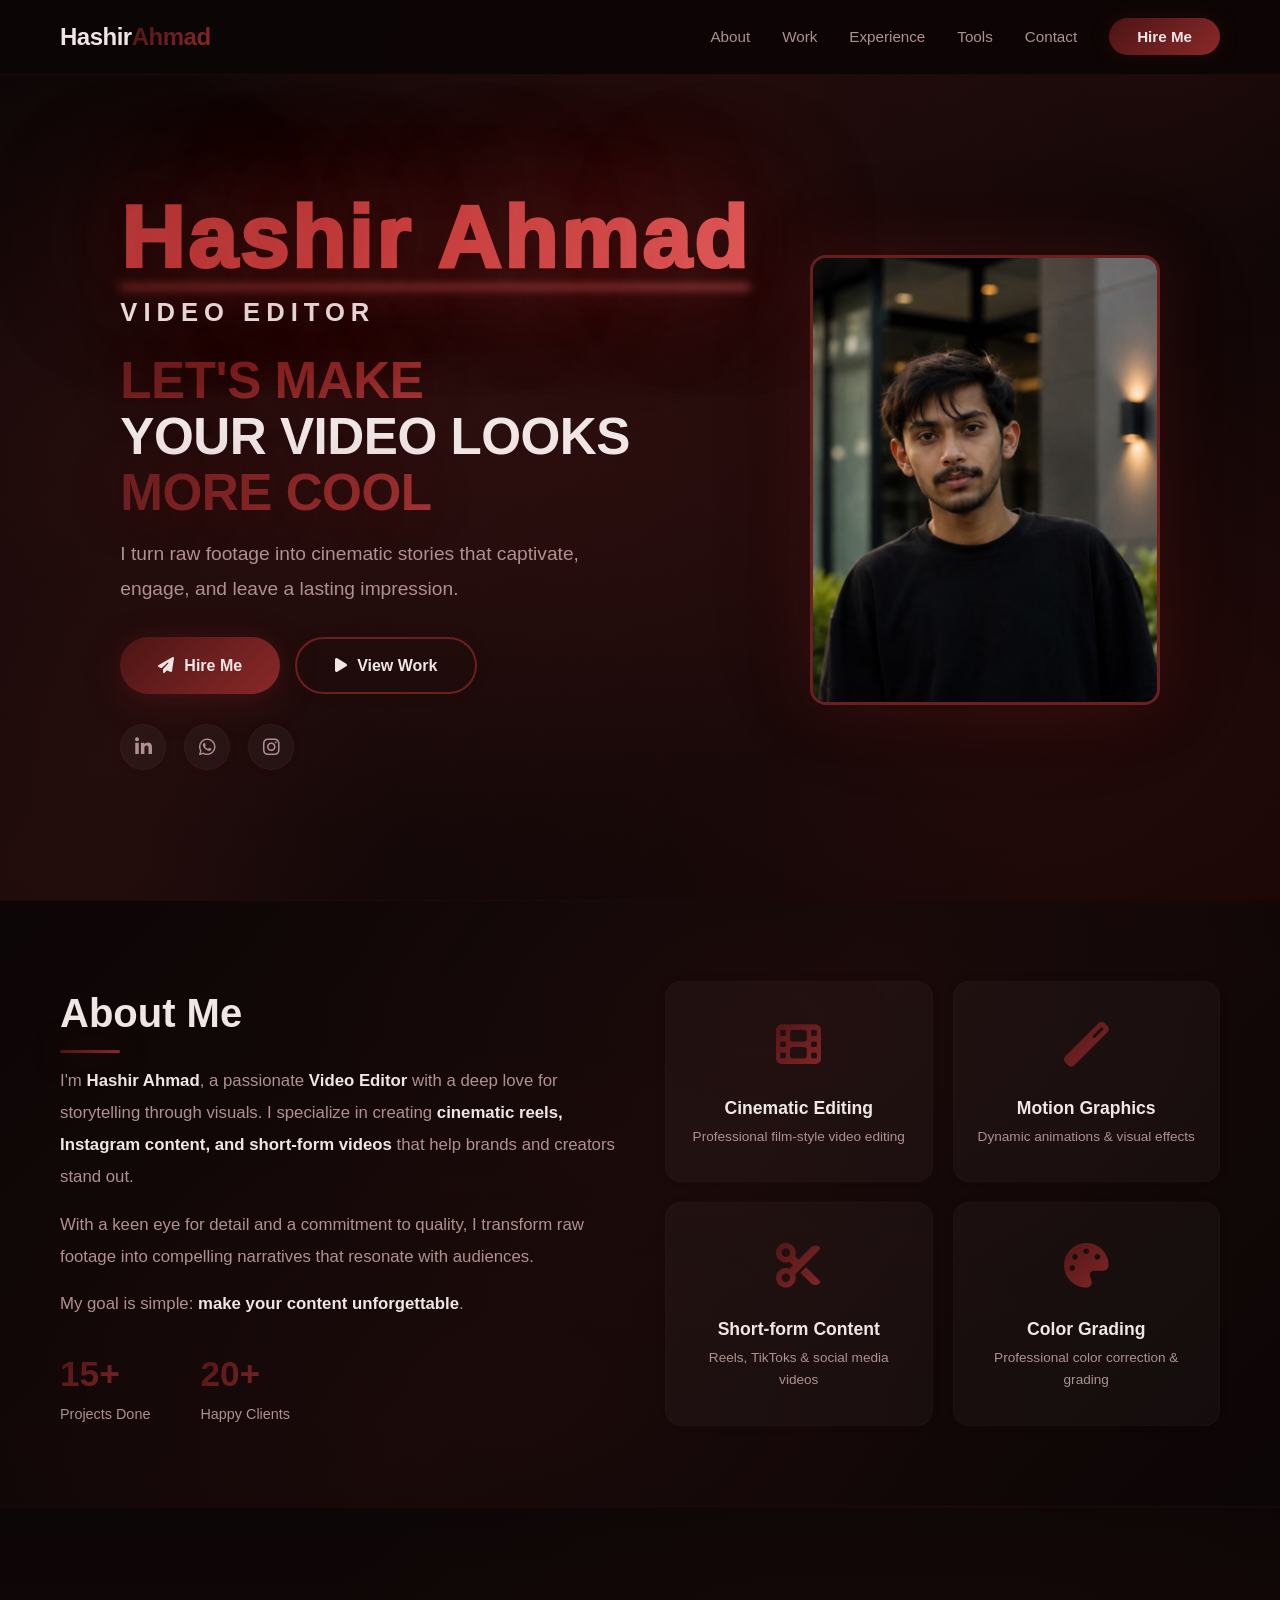
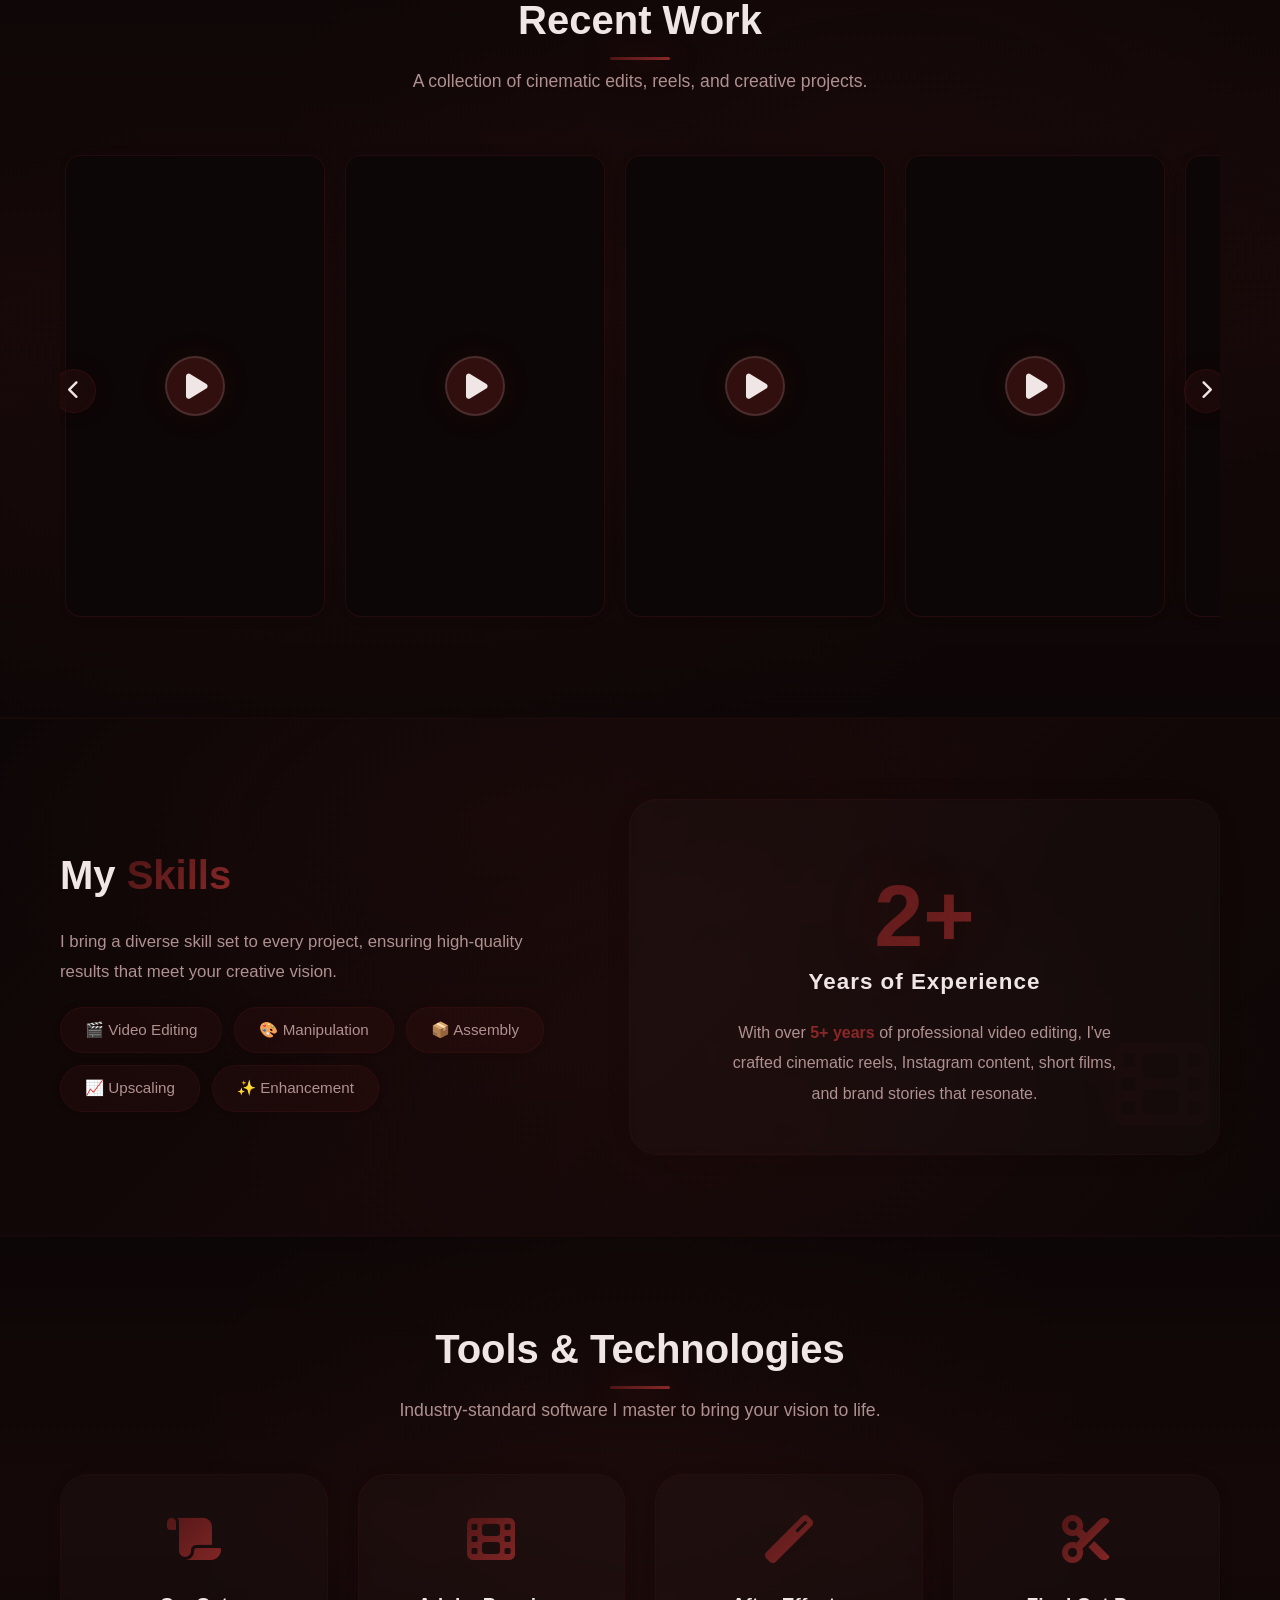
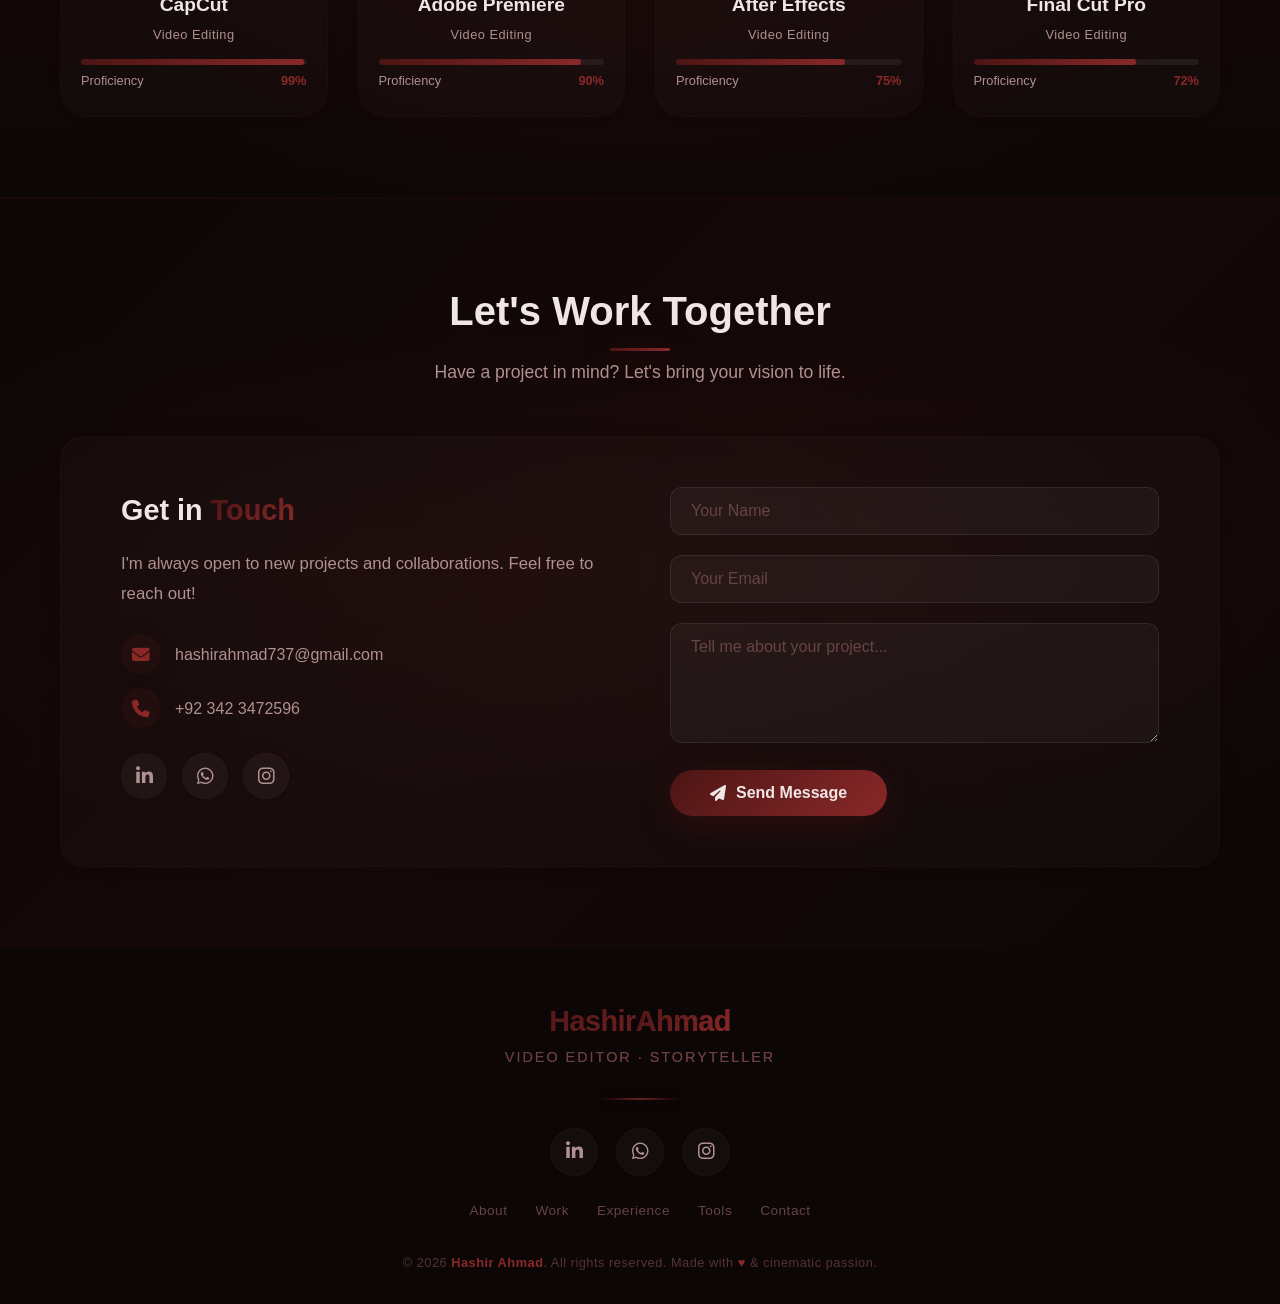
==== commit 7ad7763b: "Update fmt.Println output from 'Hello' to 'Goodbye'" ====
--- a/index.html
+++ b/index.html
@@ -4,13 +4,1450 @@
     <meta charset="UTF-8" />
     <meta name="viewport" content="width=device-width, initial-scale=1.0" />
     <title>Hashir Ahmad · Video Editor</title>
-    <!-- Font Awesome -->
-    <link
-      rel="stylesheet"
-      href="https://cdnjs.cloudflare.com/ajax/libs/font-awesome/6.5.1/css/all.min.css"
-    />
-    <!-- Main CSS -->
-    <link rel="stylesheet" href="style.css" />
+    <link rel="stylesheet" href="https://cdnjs.cloudflare.com/ajax/libs/font-awesome/6.5.1/css/all.min.css" />
+    <style>
+      * {
+        margin: 0;
+        padding: 0;
+        box-sizing: border-box;
+      }
+      html {
+        scroll-behavior: smooth;
+      }
+      body {
+        font-family: 'Segoe UI', Tahoma, Geneva, Verdana, sans-serif;
+        background: #0d0606;
+        color: #f0e6e6;
+        line-height: 1.6;
+        overflow-x: hidden;
+      }
+      ::-webkit-scrollbar {
+        width: 8px;
+      }
+      ::-webkit-scrollbar-track {
+        background: #0d0606;
+      }
+      ::-webkit-scrollbar-thumb {
+        background: linear-gradient(135deg, #4d1414, #6b1f1f, #8a2828);
+        border-radius: 10px;
+      }
+      .container {
+        max-width: 1200px;
+        margin: 0 auto;
+        padding: 0 20px;
+      }
+      .section-header {
+        text-align: center;
+        margin-bottom: 50px;
+      }
+      .section-header h2 {
+        font-size: 2.5rem;
+        font-weight: 700;
+        position: relative;
+        display: inline-block;
+        color: #f0e6e6;
+      }
+      .section-header h2::after {
+        content: '';
+        position: absolute;
+        bottom: -8px;
+        left: 50%;
+        transform: translateX(-50%);
+        width: 60px;
+        height: 3px;
+        background: linear-gradient(135deg, #4d1414, #6b1f1f, #8a2828);
+        border-radius: 3px;
+        box-shadow: 0 0 30px rgba(107, 31, 31, 0.6);
+      }
+      .section-header p {
+        color: #b09090;
+        font-size: 1.1rem;
+        max-width: 600px;
+        margin: 15px auto 0;
+      }
+
+      /* ===== NAVBAR ===== */
+      .navbar {
+        position: fixed;
+        top: 0;
+        left: 0;
+        width: 100%;
+        padding: 18px 0;
+        background: rgba(13, 6, 6, 0.92);
+        backdrop-filter: blur(14px);
+        border-bottom: 1px solid rgba(107, 31, 31, 0.2);
+        z-index: 1000;
+        transition: all 0.3s;
+      }
+      .navbar .container {
+        display: flex;
+        justify-content: space-between;
+        align-items: center;
+        flex-wrap: wrap;
+      }
+      .navbar .logo {
+        font-size: 1.5rem;
+        font-weight: 800;
+        text-decoration: none;
+        color: #f0e6e6;
+        letter-spacing: -0.5px;
+      }
+      .navbar .logo span {
+        background: linear-gradient(135deg, #4d1414, #6b1f1f, #8a2828);
+        -webkit-background-clip: text;
+        -webkit-text-fill-color: transparent;
+        background-clip: text;
+      }
+      .nav-links {
+        display: flex;
+        gap: 32px;
+        list-style: none;
+        align-items: center;
+      }
+      .nav-links a {
+        text-decoration: none;
+        color: #b09090;
+        font-weight: 500;
+        font-size: 0.95rem;
+        transition: color 0.3s;
+        position: relative;
+      }
+      .nav-links a::after {
+        content: '';
+        position: absolute;
+        bottom: -4px;
+        left: 0;
+        width: 0;
+        height: 2px;
+        background: linear-gradient(135deg, #4d1414, #6b1f1f, #8a2828);
+        transition: width 0.3s;
+      }
+      .nav-links a:hover::after,
+      .nav-links a.active::after {
+        width: 100%;
+      }
+      .nav-links a:hover,
+      .nav-links a.active {
+        color: #f0e6e6;
+      }
+      .nav-links .btn-hire {
+        background: linear-gradient(135deg, #4d1414, #6b1f1f, #8a2828);
+        color: #f0e6e6;
+        padding: 10px 28px;
+        border-radius: 50px;
+        font-weight: 600;
+        border: none;
+        cursor: pointer;
+        transition: all 0.3s;
+        font-size: 0.95rem;
+        text-decoration: none;
+        box-shadow: 0 0 20px rgba(107, 31, 31, 0.2);
+      }
+      .nav-links .btn-hire:hover {
+        transform: translateY(-3px) scale(1.03);
+        box-shadow: 0 8px 40px rgba(107, 31, 31, 0.6), 0 0 60px rgba(107, 31, 31, 0.3);
+      }
+      .hamburger {
+        display: none;
+        font-size: 1.8rem;
+        cursor: pointer;
+        color: #f0e6e6;
+        transition: transform 0.3s;
+      }
+      .hamburger:hover {
+        transform: rotate(90deg);
+      }
+
+      /* ===== HERO ===== */
+      .hero {
+        padding: 140px 0 80px;
+        min-height: 100vh;
+        display: flex;
+        align-items: center;
+        background: radial-gradient(ellipse at 20% 50%, rgba(107, 31, 31, 0.2) 0%, transparent 60%),
+          radial-gradient(ellipse at 80% 80%, rgba(138, 40, 40, 0.15) 0%, transparent 50%),
+          radial-gradient(ellipse at 50% 20%, rgba(77, 20, 20, 0.25) 0%, transparent 50%),
+          linear-gradient(135deg, #0d0606 0%, #1a0a0a 40%, #0f0606 70%, #140404 100%);
+        position: relative;
+        overflow: hidden;
+      }
+      .hero::before {
+        content: '';
+        position: absolute;
+        top: -40%;
+        right: -20%;
+        width: 700px;
+        height: 700px;
+        background: radial-gradient(circle, rgba(107, 31, 31, 0.15), transparent 70%);
+        border-radius: 50%;
+        pointer-events: none;
+        animation: heroGlow1 10s ease-in-out infinite alternate;
+      }
+      .hero::after {
+        content: '';
+        position: absolute;
+        bottom: -30%;
+        left: -15%;
+        width: 600px;
+        height: 600px;
+        background: radial-gradient(circle, rgba(138, 40, 40, 0.10), transparent 70%);
+        border-radius: 50%;
+        pointer-events: none;
+        animation: heroGlow2 12s ease-in-out infinite alternate;
+      }
+      @keyframes heroGlow1 {
+        0% { transform: scale(1) translate(0, 0); opacity: 0.4; }
+        100% { transform: scale(1.4) translate(-30px, -20px); opacity: 0.9; }
+      }
+      @keyframes heroGlow2 {
+        0% { transform: scale(1) translate(0, 0); opacity: 0.3; }
+        100% { transform: scale(1.5) translate(40px, 30px); opacity: 0.8; }
+      }
+      .hero .container {
+        display: flex;
+        align-items: center;
+        gap: 60px;
+        flex-wrap: wrap;
+        position: relative;
+        z-index: 1;
+      }
+      .hero-content {
+        flex: 1;
+        min-width: 300px;
+      }
+      
+      /* ===== HASHIR AHMAD - PROFESSIONAL & GLOWING ===== */
+      .hero-content .hero-title-name {
+        font-size: 5.5rem;
+        font-weight: 1000;
+        line-height: 1.1;
+        margin-bottom: 5px;
+        background: linear-gradient(135deg, #b53838, #d04848, #e86060);
+        -webkit-background-clip: text;
+        -webkit-text-fill-color: transparent;
+        background-clip: text;
+        text-shadow: 0 0 120px rgba(192, 64, 64, 0.5), 0 0 250px rgba(138, 40, 40, 0.3), 0 0 400px rgba(107, 31, 31, 0.15);
+        letter-spacing: 3px;
+        animation: nameGlow 2.5s ease-in-out infinite alternate;
+        position: relative;
+      }
+      .hero-content .hero-title-name::after {
+        content: '';
+        position: absolute;
+        bottom: -2px;
+        left: 0;
+        width: 100%;
+        height: 4px;
+        background: linear-gradient(135deg, #b53838, #e86060);
+        border-radius: 3px;
+        filter: blur(4px);
+        opacity: 0.8;
+        box-shadow: 0 0 30px rgba(192, 64, 64, 0.5);
+      }
+      .hero-content .hero-title-name::before {
+        content: '';
+        position: absolute;
+        top: -20%;
+        left: 50%;
+        transform: translateX(-50%);
+        width: 120%;
+        height: 140%;
+        background: radial-gradient(ellipse, rgba(192, 64, 64, 0.08), transparent 70%);
+        filter: blur(40px);
+        z-index: -1;
+      }
+      @keyframes nameGlow {
+        0% { 
+          text-shadow: 0 0 80px rgba(192, 64, 64, 0.3), 0 0 150px rgba(138, 40, 40, 0.15), 0 0 300px rgba(107, 31, 31, 0.08);
+          transform: scale(1);
+        }
+        100% { 
+          text-shadow: 0 0 140px rgba(192, 64, 64, 0.7), 0 0 280px rgba(138, 40, 40, 0.4), 0 0 450px rgba(107, 31, 31, 0.2);
+          transform: scale(1.02);
+        }
+      }
+
+      .hero-content .hero-title-role {
+        font-size: 1.6rem;
+        font-weight: 400;
+        color: #b09090;
+        letter-spacing: 6px;
+        text-transform: uppercase;
+        margin-bottom: 20px;
+      }
+      .hero-content .hero-title-role span {
+        color: #f0e6e6;
+        font-weight: 600;
+      }
+
+      .hero-content h1 {
+        font-size: 3.2rem;
+        font-weight: 900;
+        line-height: 1.1;
+        margin-bottom: 16px;
+        text-transform: uppercase;
+        letter-spacing: -0.5px;
+        color: #f0e6e6;
+      }
+      .hero-content h1 .highlight {
+        background: linear-gradient(135deg, #6b1f1f, #8a2828, #a53535);
+        -webkit-background-clip: text;
+        -webkit-text-fill-color: transparent;
+        background-clip: text;
+        text-shadow: 0 0 60px rgba(107, 31, 31, 0.3);
+      }
+
+      .hero-content .sub-text {
+        font-size: 1.2rem;
+        color: #b09090;
+        max-width: 500px;
+        margin: 0 0 30px;
+        line-height: 1.8;
+      }
+      .hero-buttons {
+        display: flex;
+        gap: 15px;
+        flex-wrap: wrap;
+        margin-bottom: 30px;
+      }
+      .btn {
+        display: inline-flex;
+        align-items: center;
+        gap: 10px;
+        padding: 14px 38px;
+        border-radius: 50px;
+        font-weight: 600;
+        font-size: 1rem;
+        text-decoration: none;
+        transition: all 0.4s cubic-bezier(0.34, 1.56, 0.64, 1);
+        border: none;
+        cursor: pointer;
+        position: relative;
+        overflow: hidden;
+      }
+      .btn-primary {
+        background: linear-gradient(135deg, #4d1414, #6b1f1f, #8a2828);
+        color: #f0e6e6;
+        box-shadow: 0 8px 35px rgba(107, 31, 31, 0.35), 0 0 20px rgba(107, 31, 31, 0.1);
+      }
+      .btn-primary:hover {
+        transform: translateY(-4px) scale(1.03);
+        box-shadow: 0 16px 60px rgba(107, 31, 31, 0.6), 0 0 80px rgba(107, 31, 31, 0.3);
+      }
+      .btn-outline {
+        background: transparent;
+        color: #f0e6e6;
+        border: 2px solid #6b1f1f;
+        box-shadow: 0 0 20px rgba(107, 31, 31, 0.05);
+      }
+      .btn-outline:hover {
+        background: linear-gradient(135deg, #4d1414, #6b1f1f, #8a2828);
+        border-color: transparent;
+        transform: translateY(-4px) scale(1.03);
+        box-shadow: 0 16px 60px rgba(107, 31, 31, 0.6), 0 0 80px rgba(107, 31, 31, 0.3);
+        color: #f0e6e6;
+      }
+      .hero-social {
+        display: flex;
+        gap: 18px;
+      }
+      .hero-social a {
+        display: inline-flex;
+        align-items: center;
+        justify-content: center;
+        width: 46px;
+        height: 46px;
+        border-radius: 50%;
+        background: rgba(255, 255, 255, 0.04);
+        border: 1px solid rgba(107, 31, 31, 0.25);
+        color: #b09090;
+        font-size: 1.2rem;
+        transition: all 0.4s cubic-bezier(0.34, 1.56, 0.64, 1);
+        text-decoration: none;
+        box-shadow: 0 0 10px rgba(107, 31, 31, 0.05);
+      }
+      .hero-social a:hover {
+        background: linear-gradient(135deg, #4d1414, #6b1f1f, #8a2828);
+        border-color: transparent;
+        color: #f0e6e6;
+        transform: translateY(-5px) scale(1.1);
+        box-shadow: 0 10px 40px rgba(107, 31, 31, 0.5), 0 0 60px rgba(107, 31, 31, 0.2);
+      }
+      .hero-image {
+        flex: 0 0 320px;
+        display: flex;
+        justify-content: center;
+        align-items: center;
+      }
+      .profile-img {
+        width: 350px;
+        height: 450px;
+        border-radius: 16px;
+        overflow: hidden;
+        border: 3px solid #6b1f1f;
+        background: #1a0a0a;
+        box-shadow: 0 0 60px rgba(107, 31, 31, 0.25), 0 0 120px rgba(107, 31, 31, 0.08);
+        transition: all 0.5s;
+      }
+      .profile-img:hover {
+        transform: scale(1.03) rotate(-2deg);
+        box-shadow: 0 0 80px rgba(107, 31, 31, 0.4), 0 0 160px rgba(107, 31, 31, 0.15);
+      }
+      .profile-img img {
+        width: 100%;
+        height: 100%;
+        object-fit: cover;
+        display: block;
+        border-radius: 13px;
+      }
+
+      /* ===== ABOUT - NEW LAYOUT ===== */
+      .about {
+        padding: 80px 0;
+        background: radial-gradient(ellipse at 60% 20%, rgba(107, 31, 31, 0.08) 0%, transparent 50%),
+          radial-gradient(ellipse at 40% 80%, rgba(138, 40, 40, 0.06) 0%, transparent 50%),
+          linear-gradient(135deg, #0d0606 0%, #150808 50%, #0d0606 100%);
+        border-top: 1px solid rgba(107, 31, 31, 0.08);
+        border-bottom: 1px solid rgba(107, 31, 31, 0.08);
+      }
+      .about-grid {
+        display: flex;
+        align-items: stretch;
+        gap: 50px;
+        flex-wrap: wrap;
+      }
+      .about-left {
+        flex: 1;
+        min-width: 300px;
+        display: flex;
+        flex-direction: column;
+        justify-content: center;
+      }
+      .about-left .section-header {
+        text-align: left;
+        margin-bottom: 20px;
+      }
+      .about-left .section-header h2::after {
+        left: 0;
+        transform: none;
+      }
+      .about-left p {
+        color: #b09090;
+        font-size: 1.05rem;
+        line-height: 1.9;
+        margin-bottom: 16px;
+      }
+      .about-left p strong {
+        color: #f0e6e6;
+      }
+      .about-stats {
+        display: flex;
+        gap: 50px;
+        flex-wrap: wrap;
+        margin-top: 10px;
+      }
+      .about-stats .stat-item {
+        display: flex;
+        flex-direction: column;
+      }
+      .about-stats .stat-number {
+        font-size: 2.2rem;
+        font-weight: 800;
+        background: linear-gradient(135deg, #4d1414, #6b1f1f, #8a2828);
+        -webkit-background-clip: text;
+        -webkit-text-fill-color: transparent;
+        background-clip: text;
+      }
+      .about-stats .stat-label {
+        color: #b09090;
+        font-size: 0.9rem;
+      }
+
+      /* ===== ABOUT RIGHT - 4 GLOWING BLOCKS ===== */
+      .about-right {
+        flex: 1;
+        min-width: 300px;
+        display: grid;
+        grid-template-columns: 1fr 1fr;
+        gap: 20px;
+      }
+      .about-block {
+        background: rgba(255, 255, 255, 0.03);
+        border: 1px solid rgba(107, 31, 31, 0.12);
+        border-radius: 16px;
+        padding: 28px 22px;
+        text-align: center;
+        transition: all 0.4s cubic-bezier(0.34, 1.56, 0.64, 1);
+        position: relative;
+        overflow: hidden;
+        cursor: default;
+        box-shadow: 0 0 20px rgba(107, 31, 31, 0.02);
+      }
+      .about-block::before {
+        content: '';
+        position: absolute;
+        inset: 0;
+        background: radial-gradient(circle at 50% 50%, rgba(107, 31, 31, 0.15), transparent 70%);
+        opacity: 0;
+        transition: opacity 0.5s;
+        border-radius: 16px;
+      }
+      .about-block:hover {
+        transform: translateY(-8px) scale(1.02);
+        border-color: #6b1f1f;
+        box-shadow: 0 15px 60px rgba(107, 31, 31, 0.35), 0 0 80px rgba(107, 31, 31, 0.1);
+        background: rgba(255, 255, 255, 0.06);
+      }
+      .about-block:hover::before {
+        opacity: 1;
+      }
+      .about-block .block-icon {
+        font-size: 2.8rem;
+        margin-bottom: 12px;
+        background: linear-gradient(135deg, #4d1414, #6b1f1f, #8a2828);
+        -webkit-background-clip: text;
+        -webkit-text-fill-color: transparent;
+        background-clip: text;
+        display: inline-block;
+        transition: transform 0.4s;
+        position: relative;
+        z-index: 1;
+      }
+      .about-block:hover .block-icon {
+        transform: scale(1.15) rotate(-5deg);
+      }
+      .about-block .block-title {
+        font-size: 1.1rem;
+        font-weight: 700;
+        color: #f0e6e6;
+        margin-bottom: 4px;
+        position: relative;
+        z-index: 1;
+      }
+      .about-block .block-desc {
+        font-size: 0.85rem;
+        color: #b09090;
+        position: relative;
+        z-index: 1;
+      }
+      .about-block::after {
+        content: '';
+        position: absolute;
+        top: -50%;
+        left: -50%;
+        width: 200%;
+        height: 200%;
+        background: radial-gradient(circle at center, rgba(138, 40, 40, 0.08), transparent 60%);
+        opacity: 0;
+        transition: opacity 0.6s;
+        pointer-events: none;
+        border-radius: 16px;
+      }
+      .about-block:hover::after {
+        opacity: 1;
+      }
+
+      /* ===== WORK ===== */
+      .work {
+        padding: 80px 0;
+        background: radial-gradient(ellipse at 30% 70%, rgba(107, 31, 31, 0.06) 0%, transparent 50%),
+          radial-gradient(ellipse at 70% 30%, rgba(138, 40, 40, 0.05) 0%, transparent 50%),
+          linear-gradient(180deg, #0d0606 0%, #150808 50%, #0d0606 100%);
+        border-top: 1px solid rgba(107, 31, 31, 0.08);
+        border-bottom: 1px solid rgba(107, 31, 31, 0.08);
+      }
+      .work-wrapper {
+        position: relative;
+        overflow: hidden;
+        z-index: 1;
+      }
+      .work-scroll {
+        display: flex;
+        gap: 20px;
+        overflow-x: auto;
+        padding: 10px 5px 20px;
+        scroll-behavior: smooth;
+        -webkit-overflow-scrolling: touch;
+        justify-content: flex-start;
+      }
+      .work-scroll::-webkit-scrollbar {
+        height: 4px;
+      }
+      .work-scroll::-webkit-scrollbar-track {
+        background: #1a0a0a;
+        border-radius: 10px;
+      }
+      .work-scroll::-webkit-scrollbar-thumb {
+        background: linear-gradient(135deg, #4d1414, #6b1f1f, #8a2828);
+        border-radius: 10px;
+      }
+      .work-item {
+        flex: 0 0 260px;
+        border-radius: 16px;
+        overflow: hidden;
+        cursor: pointer;
+        aspect-ratio: 9/16;
+        background: #1a0a0a;
+        border: 1px solid rgba(107, 31, 31, 0.12);
+        transition: all 0.4s cubic-bezier(0.34, 1.56, 0.64, 1);
+        position: relative;
+        box-shadow: 0 0 30px rgba(107, 31, 31, 0.02);
+      }
+      .work-item:hover {
+        transform: translateY(-8px) scale(1.02);
+        border-color: #6b1f1f;
+        box-shadow: 0 15px 60px rgba(107, 31, 31, 0.3), 0 0 80px rgba(107, 31, 31, 0.08);
+      }
+      .work-item .thumb {
+        width: 100%;
+        height: 100%;
+        display: flex;
+        align-items: center;
+        justify-content: center;
+        background: linear-gradient(135deg, #1a0a0a, #2a0f0f);
+        position: relative;
+      }
+      .work-item .thumb .screenpal-thumbnail {
+        width: 100%;
+        height: 100%;
+        position: relative;
+        background: #0d0606;
+      }
+      .work-item .thumb .screenpal-thumbnail iframe {
+        width: 100%;
+        height: 100%;
+        border: none;
+        pointer-events: none !important;
+      }
+      .video-click-layer {
+        position: absolute;
+        top: 0;
+        left: 0;
+        width: 100%;
+        height: 100%;
+        z-index: 10;
+        cursor: pointer;
+        background: transparent;
+      }
+      .work-item .thumb .play-overlay {
+        position: absolute;
+        top: 50%;
+        left: 50%;
+        transform: translate(-50%, -50%);
+        z-index: 5;
+        width: 60px;
+        height: 60px;
+        border-radius: 50%;
+        background: rgba(107, 31, 31, 0.4);
+        backdrop-filter: blur(4px);
+        display: flex;
+        align-items: center;
+        justify-content: center;
+        border: 2px solid rgba(255, 255, 255, 0.12);
+        transition: all 0.3s;
+        pointer-events: none;
+        box-shadow: 0 0 30px rgba(107, 31, 31, 0.1);
+      }
+      .work-item:hover .play-overlay {
+        background: rgba(107, 31, 31, 0.6);
+        transform: translate(-50%, -50%) scale(1.1);
+        box-shadow: 0 0 60px rgba(107, 31, 31, 0.3);
+      }
+      .work-item .play-overlay i {
+        font-size: 1.8rem;
+        color: #f0e6e6;
+        margin-left: 4px;
+      }
+      .work-item .thumb .overlay {
+        position: absolute;
+        bottom: 0;
+        left: 0;
+        right: 0;
+        padding: 16px 18px 20px;
+        background: linear-gradient(to top, rgba(0, 0, 0, 0.85), transparent);
+        opacity: 0;
+        transition: opacity 0.3s;
+        pointer-events: none;
+        z-index: 4;
+      }
+      .work-item:hover .thumb .overlay {
+        opacity: 1;
+      }
+      .work-item .thumb .overlay h4 {
+        font-size: 0.85rem;
+        font-weight: 600;
+        margin-bottom: 2px;
+        color: #f0e6e6;
+      }
+      .work-item .thumb .overlay p {
+        font-size: 0.7rem;
+        color: #b09090;
+      }
+      .scroll-btn {
+        position: absolute;
+        top: 50%;
+        transform: translateY(-50%);
+        width: 44px;
+        height: 44px;
+        border-radius: 50%;
+        background: rgba(107, 31, 31, 0.15);
+        backdrop-filter: blur(8px);
+        border: 1px solid rgba(107, 31, 31, 0.25);
+        color: #f0e6e6;
+        font-size: 1.2rem;
+        cursor: pointer;
+        transition: all 0.3s;
+        z-index: 10;
+        display: flex;
+        align-items: center;
+        justify-content: center;
+        box-shadow: 0 0 30px rgba(107, 31, 31, 0.05);
+      }
+      .scroll-btn:hover {
+        background: linear-gradient(135deg, #4d1414, #6b1f1f, #8a2828);
+        border-color: transparent;
+        box-shadow: 0 8px 40px rgba(107, 31, 31, 0.5), 0 0 60px rgba(107, 31, 31, 0.2);
+        transform: translateY(-50%) scale(1.1);
+      }
+      .scroll-left {
+        left: -8px;
+      }
+      .scroll-right {
+        right: -8px;
+      }
+
+      /* ===== LIGHTBOX ===== */
+      .lightbox {
+        display: none;
+        position: fixed;
+        top: 0;
+        left: 0;
+        width: 100%;
+        height: 100%;
+        background: rgba(0, 0, 0, 0.94);
+        z-index: 9999;
+        align-items: center;
+        justify-content: center;
+        padding: 30px;
+        animation: fadeIn 0.3s ease;
+      }
+      .lightbox.open {
+        display: flex;
+      }
+      .lightbox .lightbox-content {
+        max-width: 90%;
+        max-height: 85vh;
+        border-radius: 12px;
+        overflow: hidden;
+        position: relative;
+        animation: scaleIn 0.3s ease;
+        background: #0d0606;
+        box-shadow: 0 30px 80px rgba(0, 0, 0, 0.6), 0 0 60px rgba(107, 31, 31, 0.05);
+        border: 1px solid rgba(107, 31, 31, 0.12);
+        display: flex;
+        flex-direction: column;
+      }
+      .screenpal-player-wrapper {
+        position: relative;
+        width: 100%;
+        max-width: 400px;
+        aspect-ratio: 9 / 16;
+        background: #000;
+        margin: 0 auto;
+      }
+      .screenpal-player-wrapper iframe {
+        width: 100%;
+        height: 100%;
+        border: none;
+        display: block;
+      }
+      .lightbox-info {
+        padding: 16px 20px 20px;
+        background: linear-gradient(to top, rgba(0,0,0,0.9), transparent);
+        position: absolute;
+        bottom: 0;
+        left: 0;
+        right: 0;
+        z-index: 5;
+      }
+      .lightbox-info h3 {
+        font-size: 1.1rem;
+        font-weight: 600;
+        color: #f0e6e6;
+        margin-bottom: 2px;
+      }
+      .lightbox-info p {
+        font-size: 0.85rem;
+        color: #b09090;
+      }
+      .lightbox .close-btn {
+        position: absolute;
+        top: 12px;
+        right: 12px;
+        background: rgba(0, 0, 0, 0.7);
+        border: 1px solid rgba(255, 255, 255, 0.12);
+        color: #f0e6e6;
+        font-size: 1.2rem;
+        cursor: pointer;
+        transition: all 0.3s;
+        z-index: 10;
+        width: 40px;
+        height: 40px;
+        border-radius: 50%;
+        display: flex;
+        align-items: center;
+        justify-content: center;
+        backdrop-filter: blur(10px);
+        box-shadow: 0 0 20px rgba(107, 31, 31, 0.05);
+      }
+      .lightbox .close-btn:hover {
+        transform: rotate(90deg) scale(1.1);
+        background: linear-gradient(135deg, #4d1414, #6b1f1f, #8a2828);
+        border-color: transparent;
+        box-shadow: 0 8px 40px rgba(107, 31, 31, 0.5);
+      }
+      @keyframes fadeIn {
+        from { opacity: 0; }
+        to { opacity: 1; }
+      }
+      @keyframes scaleIn {
+        from { transform: scale(0.8); opacity: 0; }
+        to { transform: scale(1); opacity: 1; }
+      }
+
+      /* ===== EXPERIENCE ===== */
+      .experience {
+        padding: 80px 0;
+        background: radial-gradient(ellipse at 60% 80%, rgba(107, 31, 31, 0.08) 0%, transparent 50%),
+          radial-gradient(ellipse at 40% 20%, rgba(138, 40, 40, 0.06) 0%, transparent 50%),
+          linear-gradient(135deg, #0d0606 0%, #150808 50%, #0d0606 100%);
+        border-top: 1px solid rgba(107, 31, 31, 0.08);
+        border-bottom: 1px solid rgba(107, 31, 31, 0.08);
+      }
+      .experience-grid {
+        display: flex;
+        gap: 60px;
+        align-items: center;
+        flex-wrap: wrap;
+      }
+      .experience-left {
+        flex: 1;
+        min-width: 280px;
+      }
+      .experience-left h2 {
+        font-size: 2.5rem;
+        font-weight: 700;
+        margin-bottom: 20px;
+        color: #f0e6e6;
+      }
+      .experience-left h2 span {
+        background: linear-gradient(135deg, #4d1414, #6b1f1f, #8a2828);
+        -webkit-background-clip: text;
+        -webkit-text-fill-color: transparent;
+        background-clip: text;
+      }
+      .experience-left p {
+        color: #b09090;
+        font-size: 1.05rem;
+        line-height: 1.8;
+        max-width: 500px;
+      }
+      .experience-left .skill-tags {
+        display: flex;
+        flex-wrap: wrap;
+        gap: 12px;
+        margin-top: 20px;
+      }
+      .experience-left .skill-tag {
+        padding: 10px 24px;
+        border-radius: 50px;
+        background: rgba(107, 31, 31, 0.12);
+        border: 1px solid rgba(107, 31, 31, 0.18);
+        color: #b09090;
+        font-size: 0.95rem;
+        font-weight: 500;
+        transition: all 0.3s;
+        box-shadow: 0 0 20px rgba(107, 31, 31, 0.02);
+      }
+      .experience-left .skill-tag:hover {
+        background: linear-gradient(135deg, #4d1414, #6b1f1f, #8a2828);
+        border-color: transparent;
+        color: #f0e6e6;
+        transform: translateY(-3px);
+        box-shadow: 0 8px 40px rgba(107, 31, 31, 0.3), 0 0 60px rgba(107, 31, 31, 0.1);
+      }
+      .experience-right {
+        flex: 1;
+        min-width: 280px;
+        text-align: center;
+        padding: 50px 40px 45px;
+        border-radius: 28px;
+        background: rgba(255, 255, 255, 0.02);
+        border: 1px solid rgba(107, 31, 31, 0.12);
+        transition: all 0.5s cubic-bezier(0.34, 1.56, 0.64, 1);
+        position: relative;
+        overflow: hidden;
+        box-shadow: 0 0 50px rgba(107, 31, 31, 0.02);
+        cursor: default;
+        backdrop-filter: blur(4px);
+      }
+      .experience-right::before {
+        content: '';
+        position: absolute;
+        inset: -2px;
+        border-radius: 30px;
+        padding: 2px;
+        background: linear-gradient(135deg, #4d1414, #6b1f1f, #8a2828, #4d1414);
+        background-size: 300% 300%;
+        -webkit-mask: linear-gradient(#fff 0 0) content-box, linear-gradient(#fff 0 0);
+        mask: linear-gradient(#fff 0 0) content-box, linear-gradient(#fff 0 0);
+        -webkit-mask-composite: xor;
+        mask-composite: exclude;
+        opacity: 0;
+        transition: opacity 0.6s, background-position 0.8s;
+        pointer-events: none;
+        animation: borderRotate 6s linear infinite;
+      }
+      @keyframes borderRotate {
+        0% { background-position: 0% 50%; }
+        50% { background-position: 100% 50%; }
+        100% { background-position: 0% 50%; }
+      }
+      .experience-right:hover {
+        transform: translateY(-12px) scale(1.02);
+        border-color: transparent;
+        box-shadow: 0 25px 80px rgba(107, 31, 31, 0.4), 0 0 100px rgba(107, 31, 31, 0.1);
+        background: rgba(255, 255, 255, 0.06);
+      }
+      .experience-right:hover::before {
+        opacity: 1;
+      }
+      .experience-right .counter {
+        font-size: 5.5rem;
+        font-weight: 900;
+        background: linear-gradient(135deg, #4d1414, #6b1f1f, #8a2828);
+        -webkit-background-clip: text;
+        -webkit-text-fill-color: transparent;
+        background-clip: text;
+        line-height: 1;
+        text-shadow: 0 0 60px rgba(107, 31, 31, 0.2);
+        transition: text-shadow 0.4s;
+        position: relative;
+        z-index: 2;
+      }
+      .experience-right:hover .counter {
+        text-shadow: 0 0 100px rgba(107, 31, 31, 0.5);
+        animation: counterPulse 1.2s ease-in-out infinite alternate;
+      }
+      @keyframes counterPulse {
+        0% { transform: scale(1); }
+        100% { transform: scale(1.04); }
+      }
+      .experience-right .counter-label {
+        font-size: 1.4rem;
+        font-weight: 700;
+        color: #f0e6e6;
+        margin-top: 4px;
+        position: relative;
+        z-index: 2;
+        letter-spacing: 1px;
+      }
+      .experience-right .counter-text {
+        color: #b09090;
+        font-size: 1rem;
+        max-width: 400px;
+        margin: 18px auto 0;
+        line-height: 1.9;
+        position: relative;
+        z-index: 2;
+      }
+      .experience-right .counter-text strong {
+        color: #8a2828;
+        font-weight: 600;
+      }
+      .experience-right .exp-icon {
+        position: absolute;
+        font-size: 6rem;
+        color: rgba(107, 31, 31, 0.06);
+        bottom: -10px;
+        right: 10px;
+        pointer-events: none;
+        transition: all 0.6s;
+        z-index: 1;
+      }
+      .experience-right:hover .exp-icon {
+        color: rgba(107, 31, 31, 0.10);
+        transform: scale(1.1) rotate(-6deg);
+      }
+
+      /* ===== TOOLS ===== */
+      .tools-section {
+        padding: 80px 0;
+        background: radial-gradient(ellipse at 50% 30%, rgba(107, 31, 31, 0.06) 0%, transparent 50%),
+          radial-gradient(ellipse at 50% 70%, rgba(138, 40, 40, 0.05) 0%, transparent 50%),
+          linear-gradient(180deg, #0d0606 0%, #150808 50%, #0d0606 100%);
+        border-top: 1px solid rgba(107, 31, 31, 0.08);
+        border-bottom: 1px solid rgba(107, 31, 31, 0.08);
+      }
+      .tools-grid {
+        display: grid;
+        grid-template-columns: repeat(auto-fit, minmax(200px, 1fr));
+        gap: 30px;
+      }
+      .tool-card {
+        background: rgba(255, 255, 255, 0.02);
+        backdrop-filter: blur(2px);
+        border: 1px solid rgba(107, 31, 31, 0.10);
+        border-radius: 28px;
+        padding: 28px 20px 24px;
+        text-align: center;
+        transition: all 0.4s cubic-bezier(0.34, 1.56, 0.64, 1);
+        box-shadow: 0 0 30px rgba(107, 31, 31, 0.02);
+        position: relative;
+        overflow: hidden;
+      }
+      .tool-card::before {
+        content: '';
+        position: absolute;
+        inset: 0;
+        background: radial-gradient(circle at 30% 20%, rgba(107, 31, 31, 0.12), transparent 60%);
+        opacity: 0;
+        transition: opacity 0.4s;
+        pointer-events: none;
+        border-radius: 28px;
+      }
+      .tool-card:hover {
+        transform: translateY(-10px) scale(1.02);
+        border-color: #6b1f1f;
+        box-shadow: 0 20px 60px rgba(107, 31, 31, 0.3), 0 0 80px rgba(107, 31, 31, 0.08);
+        background: rgba(255, 255, 255, 0.06);
+      }
+      .tool-card:hover::before {
+        opacity: 1;
+      }
+      .tool-card .tool-icon {
+        font-size: 3rem;
+        margin-bottom: 10px;
+        display: inline-block;
+        background: linear-gradient(135deg, #4d1414, #6b1f1f, #8a2828);
+        -webkit-background-clip: text;
+        -webkit-text-fill-color: transparent;
+        background-clip: text;
+        transition: transform 0.3s;
+      }
+      .tool-card:hover .tool-icon {
+        transform: scale(1.15) rotate(-4deg);
+      }
+      .tool-card h4 {
+        font-size: 1.2rem;
+        font-weight: 700;
+        margin-bottom: 4px;
+        color: #f0e6e6;
+      }
+      .tool-card .tool-sub {
+        color: #b09090;
+        font-size: 0.8rem;
+        letter-spacing: 0.5px;
+        margin-bottom: 14px;
+      }
+      .skill-bar-bg {
+        width: 100%;
+        height: 6px;
+        background: rgba(255, 255, 255, 0.06);
+        border-radius: 10px;
+        overflow: hidden;
+        margin-top: 6px;
+      }
+      .skill-bar-fill {
+        height: 100%;
+        width: 0%;
+        background: linear-gradient(90deg, #4d1414, #6b1f1f, #8a2828);
+        border-radius: 10px;
+        transition: width 1s cubic-bezier(0.34, 1.56, 0.64, 1);
+        box-shadow: 0 0 20px rgba(107, 31, 31, 0.4);
+      }
+      .tool-card .skill-label {
+        display: flex;
+        justify-content: space-between;
+        font-size: 0.8rem;
+        color: #b09090;
+        margin-top: 6px;
+      }
+      .tool-card .skill-label span:last-child {
+        color: #8a2828;
+        font-weight: 600;
+      }
+
+      /* ===== CONTACT ===== */
+      .contact {
+        padding: 80px 0;
+        background: radial-gradient(ellipse at 30% 50%, rgba(107, 31, 31, 0.08) 0%, transparent 50%),
+          radial-gradient(ellipse at 70% 50%, rgba(138, 40, 40, 0.06) 0%, transparent 50%),
+          linear-gradient(135deg, #0d0606 0%, #150808 50%, #0d0606 100%);
+        border-top: 1px solid rgba(107, 31, 31, 0.08);
+      }
+      .contact-wrapper {
+        display: flex;
+        gap: 60px;
+        flex-wrap: wrap;
+        background: rgba(255, 255, 255, 0.02);
+        padding: 50px 60px;
+        border-radius: 24px;
+        border: 1px solid rgba(107, 31, 31, 0.08);
+        box-shadow: 0 0 40px rgba(107, 31, 31, 0.02);
+      }
+      .contact-info {
+        flex: 1;
+        min-width: 280px;
+      }
+      .contact-info h3 {
+        font-size: 1.8rem;
+        font-weight: 700;
+        margin-bottom: 16px;
+        color: #f0e6e6;
+      }
+      .contact-info h3 span {
+        background: linear-gradient(135deg, #4d1414, #6b1f1f, #8a2828);
+        -webkit-background-clip: text;
+        -webkit-text-fill-color: transparent;
+        background-clip: text;
+      }
+      .contact-info p {
+        color: #b09090;
+        font-size: 1.05rem;
+        line-height: 1.8;
+        margin-bottom: 25px;
+      }
+      .contact-info .contact-detail {
+        display: flex;
+        align-items: center;
+        gap: 14px;
+        margin-bottom: 14px;
+        color: #b09090;
+        font-size: 1rem;
+      }
+      .contact-info .contact-detail i {
+        width: 40px;
+        height: 40px;
+        border-radius: 50%;
+        background: rgba(107, 31, 31, 0.12);
+        display: flex;
+        align-items: center;
+        justify-content: center;
+        color: #8a2828;
+        font-size: 1.1rem;
+        flex-shrink: 0;
+        box-shadow: 0 0 20px rgba(107, 31, 31, 0.05);
+      }
+      .contact-info .contact-detail a {
+        color: #b09090;
+        text-decoration: none;
+        transition: color 0.3s;
+      }
+      .contact-info .contact-detail a:hover {
+        color: #8a2828;
+      }
+      .contact-social {
+        display: flex;
+        gap: 15px;
+        margin-top: 25px;
+      }
+      .contact-social a {
+        display: inline-flex;
+        align-items: center;
+        justify-content: center;
+        width: 46px;
+        height: 46px;
+        border-radius: 50%;
+        background: rgba(255, 255, 255, 0.04);
+        border: 1px solid rgba(107, 31, 31, 0.15);
+        color: #b09090;
+        font-size: 1.2rem;
+        transition: all 0.4s;
+        text-decoration: none;
+        box-shadow: 0 0 10px rgba(107, 31, 31, 0.02);
+      }
+      .contact-social a:hover {
+        background: linear-gradient(135deg, #4d1414, #6b1f1f, #8a2828);
+        border-color: transparent;
+        color: #f0e6e6;
+        transform: translateY(-4px) scale(1.1);
+        box-shadow: 0 10px 40px rgba(107, 31, 31, 0.4), 0 0 60px rgba(107, 31, 31, 0.15);
+      }
+      .contact-form {
+        flex: 1;
+        min-width: 280px;
+      }
+      .contact-form .form-group {
+        margin-bottom: 20px;
+      }
+      .contact-form input,
+      .contact-form textarea {
+        width: 100%;
+        padding: 14px 20px;
+        border: 1px solid rgba(255, 255, 255, 0.08);
+        border-radius: 12px;
+        font-size: 1rem;
+        background: rgba(255, 255, 255, 0.04);
+        color: #f0e6e6;
+        transition: all 0.3s;
+        font-family: inherit;
+      }
+      .contact-form input:focus,
+      .contact-form textarea:focus {
+        border-color: #6b1f1f;
+        outline: none;
+        box-shadow: 0 0 0 4px rgba(107, 31, 31, 0.15), 0 0 30px rgba(107, 31, 31, 0.05);
+      }
+      .contact-form input::placeholder,
+      .contact-form textarea::placeholder {
+        color: #664444;
+      }
+      .contact-form textarea {
+        height: 120px;
+        resize: vertical;
+      }
+      .contact-form .btn-submit {
+        background: linear-gradient(135deg, #4d1414, #6b1f1f, #8a2828);
+        color: #f0e6e6;
+        border: none;
+        padding: 14px 40px;
+        border-radius: 50px;
+        font-weight: 700;
+        font-size: 1rem;
+        cursor: pointer;
+        transition: all 0.4s cubic-bezier(0.34, 1.56, 0.64, 1);
+        display: inline-flex;
+        align-items: center;
+        gap: 10px;
+        box-shadow: 0 8px 35px rgba(107, 31, 31, 0.3), 0 0 20px rgba(107, 31, 31, 0.05);
+      }
+      .contact-form .btn-submit:hover {
+        transform: translateY(-3px) scale(1.03);
+        box-shadow: 0 12px 60px rgba(107, 31, 31, 0.5), 0 0 80px rgba(107, 31, 31, 0.2);
+      }
+
+      /* ===== FOOTER ===== */
+      .footer {
+        background: #0d0606;
+        padding: 50px 0 30px;
+        border-top: 1px solid rgba(107, 31, 31, 0.10);
+        text-align: center;
+      }
+      .footer .footer-content {
+        display: flex;
+        flex-direction: column;
+        align-items: center;
+        gap: 24px;
+      }
+      .footer .footer-brand {
+        font-size: 1.8rem;
+        font-weight: 800;
+        letter-spacing: -0.5px;
+        background: linear-gradient(135deg, #4d1414, #6b1f1f, #8a2828);
+        -webkit-background-clip: text;
+        -webkit-text-fill-color: transparent;
+        background-clip: text;
+      }
+      .footer .footer-brand small {
+        font-weight: 400;
+        font-size: 0.9rem;
+        color: #664444;
+        -webkit-text-fill-color: #664444;
+        background: none;
+        display: block;
+        margin-top: 2px;
+        letter-spacing: 2px;
+      }
+      .footer .footer-divider {
+        width: 80px;
+        height: 2px;
+        background: linear-gradient(90deg, transparent, #6b1f1f, transparent);
+        border-radius: 2px;
+        margin: 4px 0;
+        box-shadow: 0 0 20px rgba(107, 31, 31, 0.2);
+      }
+      .footer .footer-social {
+        display: flex;
+        gap: 18px;
+      }
+      .footer .footer-social a {
+        display: inline-flex;
+        align-items: center;
+        justify-content: center;
+        width: 48px;
+        height: 48px;
+        border-radius: 50%;
+        background: rgba(255, 255, 255, 0.03);
+        border: 1px solid rgba(107, 31, 31, 0.15);
+        color: #b09090;
+        font-size: 1.2rem;
+        transition: all 0.4s cubic-bezier(0.34, 1.56, 0.64, 1);
+        text-decoration: none;
+        position: relative;
+        box-shadow: 0 0 10px rgba(107, 31, 31, 0.02);
+      }
+      .footer .footer-social a::before {
+        content: '';
+        position: absolute;
+        inset: -2px;
+        border-radius: 50%;
+        background: linear-gradient(135deg, #4d1414, #6b1f1f, #8a2828);
+        opacity: 0;
+        transition: opacity 0.4s;
+        z-index: -1;
+      }
+      .footer .footer-social a:hover {
+        color: #f0e6e6;
+        transform: translateY(-6px) scale(1.1);
+        border-color: transparent;
+        box-shadow: 0 10px 40px rgba(107, 31, 31, 0.4), 0 0 60px rgba(107, 31, 31, 0.15);
+      }
+      .footer .footer-social a:hover::before {
+        opacity: 1;
+      }
+      .footer .footer-links {
+        display: flex;
+        gap: 28px;
+        flex-wrap: wrap;
+        justify-content: center;
+      }
+      .footer .footer-links a {
+        color: #664444;
+        text-decoration: none;
+        font-size: 0.85rem;
+        transition: color 0.3s;
+        letter-spacing: 0.5px;
+      }
+      .footer .footer-links a:hover {
+        color: #8a2828;
+      }
+      .footer .footer-copy {
+        color: #553333;
+        font-size: 0.8rem;
+        letter-spacing: 0.5px;
+        margin-top: 8px;
+      }
+      .footer .footer-copy .heart {
+        color: #8a2828;
+        display: inline-block;
+        animation: pulseHeart 1.5s ease-in-out infinite;
+      }
+      @keyframes pulseHeart {
+        0%, 100% { transform: scale(1); }
+        50% { transform: scale(1.25); }
+      }
+      .footer .footer-copy .highlight {
+        color: #8a2828;
+        font-weight: 600;
+      }
+
+      /* ===== RESPONSIVE ===== */
+      @media (max-width: 992px) {
+        .hero .container { flex-direction: column; text-align: center; }
+        .hero-content .hero-title-name { font-size: 4.5rem; }
+        .hero-content h1 { font-size: 2.8rem; }
+        .hero-content .sub-text { margin-left: auto; margin-right: auto; }
+        .hero-buttons { justify-content: center; }
+        .hero-social { justify-content: center; }
+        .about-grid { flex-direction: column; text-align: center; }
+        .about-left .section-header { text-align: center; }
+        .about-left .section-header h2::after { left: 50%; transform: translateX(-50%); }
+        .about-stats { justify-content: center; }
+        .about-right { grid-template-columns: 1fr 1fr; }
+        .experience-grid { flex-direction: column; text-align: center; }
+        .experience-left .skill-tags { justify-content: center; }
+        .contact-wrapper { flex-direction: column; padding: 30px 25px; text-align: center; }
+        .contact-info .contact-detail { justify-content: center; }
+        .contact-social { justify-content: center; }
+        .scroll-btn { width: 40px; height: 40px; font-size: 1rem; }
+        .hero-image { flex: 0 0 280px; }
+        .profile-img { width: 300px; height: 300px; }
+        .work-item { flex: 0 0 220px; }
+      }
+      @media (max-width: 768px) {
+        .nav-links { display: none; flex-direction: column; width: 100%; padding: 20px 0; gap: 18px; background: #0d0606; border-top: 1px solid rgba(107, 31, 31, 0.12); }
+        .nav-links.open { display: flex; }
+        .hamburger { display: block; }
+        .hero-content .hero-title-name { font-size: 4rem; letter-spacing: 2px; }
+        .hero-content h1 { font-size: 2.2rem; }
+        .hero-content .hero-title-role { font-size: 1.2rem; letter-spacing: 4px; }
+        .profile-img { width: 260px; height: 260px; }
+        .hero-image { flex: 0 0 220px; }
+        .hero-badge { font-size: 1rem; padding: 3px 16px; }
+        .about-grid { flex-direction: column; text-align: center; }
+        .about-left .section-header { text-align: center; }
+        .about-left .section-header h2::after { left: 50%; transform: translateX(-50%); }
+        .about-stats { justify-content: center; }
+        .about-right { grid-template-columns: 1fr 1fr; gap: 15px; }
+        .about-block { padding: 20px 16px; }
+        .about-block .block-icon { font-size: 2.2rem; }
+        .work-item { flex: 0 0 200px; aspect-ratio: 9/16; }
+        .work-scroll { gap: 15px; }
+        .scroll-btn { display: none; }
+        .experience-right .counter { font-size: 4rem; }
+        .experience-right { padding: 35px 25px; }
+        .contact-wrapper { padding: 25px 18px; }
+        .lightbox .close-btn { top: -45px; right: 0; width: 42px; height: 42px; font-size: 1.5rem; }
+        .tools-grid { grid-template-columns: repeat(auto-fit, minmax(160px, 1fr)); gap: 20px; }
+        .lightbox { padding: 20px 15px !important; background: rgba(0, 0, 0, 0.92) !important; }
+        .lightbox .lightbox-content { max-width: 400px !important; max-height: 85vh !important; width: 100% !important; height: auto !important; border-radius: 16px !important; border: 1px solid rgba(107, 31, 31, 0.15) !important; box-shadow: 0 30px 80px rgba(0, 0, 0, 0.9) !important; }
+        .screenpal-player-wrapper { max-width: 100% !important; aspect-ratio: 9 / 16 !important; width: 100% !important; background: #000 !important; }
+        .screenpal-player-wrapper iframe { width: 100% !important; height: 100% !important; border: none !important; display: block !important; }
+        .lightbox-info { padding: 12px 16px 16px !important; background: #0d0606 !important; border-top: 1px solid rgba(107, 31, 31, 0.10) !important; position: relative !important; bottom: auto !important; left: auto !important; right: auto !important; }
+        .lightbox-info h3 { font-size: 15px !important; font-weight: 600 !important; color: #f0e6e6 !important; margin-bottom: 2px !important; }
+        .lightbox-info p { font-size: 13px !important; color: #b09090 !important; margin: 0 !important; }
+        .lightbox .close-btn { top: 12px !important; right: 12px !important; width: 38px !important; height: 38px !important; font-size: 16px !important; background: rgba(0, 0, 0, 0.7) !important; border: 1px solid rgba(255, 255, 255, 0.12) !important; position: absolute !important; }
+      }
+      @media (max-width: 480px) {
+        .work-item { flex: 0 0 170px; aspect-ratio: 9/16; }
+        .work-scroll { gap: 12px; }
+        .hero-content .hero-title-name { font-size: 3.2rem; letter-spacing: 1px; }
+        .hero-content h1 { font-size: 1.8rem; }
+        .hero-content .hero-title-role { font-size: 1rem; letter-spacing: 3px; }
+        .hero-content .sub-text { font-size: 0.95rem; }
+        .profile-img { width: 200px; height: 200px; }
+        .hero-image { flex: 0 0 180px; }
+        .hero-badge { font-size: 0.85rem; padding: 2px 14px; }
+        .about-right { grid-template-columns: 1fr 1fr; gap: 12px; }
+        .about-block { padding: 16px 12px; }
+        .about-block .block-icon { font-size: 1.8rem; margin-bottom: 8px; }
+        .about-block .block-title { font-size: 0.95rem; }
+        .about-block .block-desc { font-size: 0.75rem; }
+        .about-stats { gap: 25px; }
+        .about-stats .stat-number { font-size: 1.6rem; }
+        .experience-right .counter { font-size: 3.2rem; }
+        .experience-right { padding: 30px 18px; }
+        .lightbox .close-btn { top: -40px; width: 36px; height: 36px; font-size: 1.2rem; }
+        .logo { font-size: 1.2rem; }
+        .tools-grid { grid-template-columns: 1fr 1fr; gap: 14px; }
+        .footer .footer-brand { font-size: 1.4rem; }
+        .footer .footer-links { gap: 16px; }
+        .footer .footer-social a { width: 40px; height: 40px; font-size: 1rem; }
+        .lightbox { padding: 12px 10px !important; }
+        .lightbox .lightbox-content { max-width: 100% !important; max-height: 90vh !important; border-radius: 14px !important; }
+        .screenpal-player-wrapper { aspect-ratio: 9 / 16 !important; }
+        .lightbox-info { padding: 10px 14px 14px !important; }
+        .lightbox-info h3 { font-size: 14px !important; }
+        .lightbox-info p { font-size: 12px !important; }
+        .lightbox .close-btn { top: 10px !important; right: 10px !important; width: 34px !important; height: 34px !important; font-size: 14px !important; }
+      }
+      @media (max-width: 380px) {
+        .hero-content .hero-title-name { font-size: 2.6rem; letter-spacing: 0px; }
+        .hero-content h1 { font-size: 1.5rem; }
+        .about-right { grid-template-columns: 1fr 1fr; gap: 10px; }
+        .about-block { padding: 14px 10px; }
+        .about-block .block-icon { font-size: 1.5rem; }
+        .about-block .block-title { font-size: 0.85rem; }
+        .about-block .block-desc { font-size: 0.7rem; }
+        .lightbox { padding: 8px 6px !important; }
+        .lightbox .lightbox-content { border-radius: 12px !important; max-height: 92vh !important; }
+        .lightbox-info { padding: 8px 12px 12px !important; }
+        .lightbox-info h3 { font-size: 13px !important; }
+        .lightbox-info p { font-size: 11px !important; }
+        .lightbox .close-btn { top: 8px !important; right: 8px !important; width: 30px !important; height: 30px !important; font-size: 12px !important; }
+      }
+    </style>
   </head>
   <body>
     <!-- ===== NAVBAR ===== -->
@@ -35,13 +1472,16 @@
     <section class="hero" id="home">
       <div class="container">
         <div class="hero-content">
-          <div class="hero-badge">🎥 Video Editor</div>
+          
+          <!-- ===== HASHIR AHMAD - PROFESSIONAL & GLOWING ===== -->
+          <div class="hero-title-name">Hashir Ahmad</div>
+          <div class="hero-title-role"><span>Video Editor</span></div>
+          
           <h1>
             <span class="highlight">LET'S MAKE</span><br />YOUR VIDEO LOOKS<br /><span
-              class="highlight"
-              >MORE COOL</span
-            >
+              class="highlight">MORE COOL</span>
           </h1>
+          
           <p class="sub-text">
             I turn raw footage into cinematic stories that captivate, engage,
             and leave a lasting impression.
@@ -55,59 +1495,30 @@
             >
           </div>
           <div class="hero-social">
-            <a
-              href="https://www.linkedin.com/in/hashir-ahmad-b78a2a266?utm_source=share_via&utm_content=profile&utm_medium=member_ios"
-              title="LinkedIn"
-              ><i class="fab fa-linkedin-in"></i
-            ></a>
-            <a
-              href="https://wa.me/923423472596"
-              target="_blank"
-              title="WhatsApp"
-              ><i class="fab fa-whatsapp"></i
-            ></a>
-            <a
-              href="https://www.instagram.com/hashir_ahmadd?igsh=MXh6dWV6aHFhbHdmMA=="
-              title="Instagram"
-              ><i class="fab fa-instagram"></i
-            ></a>
+            <a href="https://www.linkedin.com/in/hashir-ahmad-b78a2a266?utm_source=share_via&utm_content=profile&utm_medium=member_ios" title="LinkedIn"><i class="fab fa-linkedin-in"></i></a>
+            <a href="https://wa.me/923423472596" target="_blank" title="WhatsApp"><i class="fab fa-whatsapp"></i></a>
+            <a href="https://www.instagram.com/hashir_ahmadd?igsh=MXh6dWV6aHFhbHdmMA==" title="Instagram"><i class="fab fa-instagram"></i></a>
           </div>
         </div>
         <div class="hero-image">
           <div class="profile-img">
-            <img
-              src="profile.jpg"
-              alt="Hashir Ahmad"
-              onerror="this.style.display = 'none'"
-            />
+            <img src="profile.jpg" alt="Hashir Ahmad" onerror="this.style.display = 'none'" />
           </div>
         </div>
       </div>
     </section>
 
-    <!-- ===== ABOUT ===== -->
+    <!-- ===== ABOUT - NEW LAYOUT ===== -->
     <section class="about" id="about">
       <div class="container">
         <div class="about-grid">
-          <div class="about-image">
-            <div class="profile-img">
-              <img
-                src="profile.jpg"
-                alt="Hashir Ahmad"
-                onerror="this.style.display = 'none'"
-              />
-            </div>
-          </div>
-          <div class="about-content">
+          <div class="about-left">
             <div class="section-header"><h2>About Me</h2></div>
             <p>
               I'm <strong>Hashir Ahmad</strong>, a passionate
               <strong>Video Editor</strong> with a deep love for storytelling
               through visuals. I specialize in creating
-              <strong
-                >cinematic reels, Instagram content, and short-form
-                videos</strong
-              >
+              <strong>cinematic reels, Instagram content, and short-form videos</strong>
               that help brands and creators stand out.
             </p>
             <p>
@@ -121,13 +1532,36 @@
             </p>
             <div class="about-stats">
               <div class="stat-item">
-                <span class="stat-number">15+</span
-                ><span class="stat-label">Projects Done</span>
+                <span class="stat-number">15+</span>
+                <span class="stat-label">Projects Done</span>
               </div>
               <div class="stat-item">
-                <span class="stat-number">20+</span
-                ><span class="stat-label">Happy Clients</span>
+                <span class="stat-number">20+</span>
+                <span class="stat-label">Happy Clients</span>
               </div>
+            </div>
+          </div>
+          
+          <div class="about-right">
+            <div class="about-block">
+              <div class="block-icon"><i class="fas fa-film"></i></div>
+              <div class="block-title">Cinematic Editing</div>
+              <div class="block-desc">Professional film-style video editing</div>
+            </div>
+            <div class="about-block">
+              <div class="block-icon"><i class="fas fa-magic"></i></div>
+              <div class="block-title">Motion Graphics</div>
+              <div class="block-desc">Dynamic animations & visual effects</div>
+            </div>
+            <div class="about-block">
+              <div class="block-icon"><i class="fas fa-cut"></i></div>
+              <div class="block-title">Short-form Content</div>
+              <div class="block-desc">Reels, TikToks & social media videos</div>
+            </div>
+            <div class="about-block">
+              <div class="block-icon"><i class="fas fa-palette"></i></div>
+              <div class="block-title">Color Grading</div>
+              <div class="block-desc">Professional color correction & grading</div>
             </div>
           </div>
         </div>
@@ -154,25 +1588,14 @@
     </section>
 
     <!-- ===== LIGHTBOX ===== -->
-    <!-- ===== LIGHTBOX ===== -->
     <div class="lightbox" id="lightbox" onclick="closeLightbox(event)">
       <div class="lightbox-content" onclick="event.stopPropagation()">
         <button class="close-btn" onclick="closeLightbox()">
           <i class="fas fa-times"></i>
         </button>
-
         <div class="screenpal-player-wrapper">
-          <iframe
-            id="lightboxVideo"
-            src=""
-            frameborder="0"
-            scrolling="no"
-            allowfullscreen
-            allow="autoplay; encrypted-media; fullscreen"
-          ></iframe>
+          <iframe id="lightboxVideo" src="" frameborder="0" scrolling="no" allowfullscreen allow="autoplay; encrypted-media; fullscreen"></iframe>
         </div>
-
-        <!-- Video Info -->
         <div class="lightbox-info" id="lightboxInfo">
           <h3 id="videoTitle">Video Title</h3>
           <p id="videoCategory">Category</p>
@@ -200,26 +1623,8 @@
           </div>
           <div class="experience-right">
             <div class="exp-icon"><i class="fas fa-film"></i></div>
-            <div
-              class="glow-particle"
-              style="
-                top: 15%;
-                left: 10%;
-                width: 12px;
-                height: 12px;
-                filter: blur(16px);
-              "
-            ></div>
-            <div
-              class="glow-particle"
-              style="
-                bottom: 20%;
-                right: 12%;
-                width: 10px;
-                height: 10px;
-                filter: blur(14px);
-              "
-            ></div>
+            <div class="glow-particle" style="top:15%;left:10%;width:12px;height:12px;filter:blur(16px);"></div>
+            <div class="glow-particle" style="bottom:20%;right:12%;width:10px;height:10px;filter:blur(14px);"></div>
             <div class="counter" id="counterDisplay">0</div>
             <div class="counter-label">Years of Experience</div>
             <p class="counter-text">
@@ -237,9 +1642,7 @@
       <div class="container">
         <div class="section-header">
           <h2>Tools &amp; Technologies</h2>
-          <p>
-            Industry‑standard software I master to bring your vision to life.
-          </p>
+          <p>Industry‑standard software I master to bring your vision to life.</p>
         </div>
         <div class="tools-grid" id="toolsGrid"></div>
       </div>
@@ -255,76 +1658,32 @@
         <div class="contact-wrapper">
           <div class="contact-info">
             <h3>Get in <span>Touch</span></h3>
-            <p>
-              I'm always open to new projects and collaborations. Feel free to
-              reach out!
-            </p>
+            <p>I'm always open to new projects and collaborations. Feel free to reach out!</p>
             <div class="contact-detail">
-              <i class="fas fa-envelope"></i
-              ><a href="mailto:hashirahmad737@gmail.com"
-                >hashirahmad737@gmail.com</a
-              >
+              <i class="fas fa-envelope"></i>
+              <a href="mailto:hashirahmad737@gmail.com">hashirahmad737@gmail.com</a>
             </div>
             <div class="contact-detail">
-              <i class="fas fa-phone"></i
-              ><a href="tel:+923423472596">+92 342 3472596</a>
+              <i class="fas fa-phone"></i>
+              <a href="tel:+923423472596">+92 342 3472596</a>
             </div>
             <div class="contact-social">
-              <a
-                href="https://www.linkedin.com/in/hashir-ahmad-b78a2a266?utm_source=share_via&utm_content=profile&utm_medium=member_ios"
-                title="LinkedIn"
-                ><i class="fab fa-linkedin-in"></i
-              ></a>
-              <a
-                href="https://wa.me/923423472596"
-                target="_blank"
-                title="WhatsApp"
-                ><i class="fab fa-whatsapp"></i
-              ></a>
-              <a
-                href="https://www.instagram.com/hashir_ahmadd?igsh=MXh6dWV6aHFhbHdmMA=="
-                title="Instagram"
-                ><i class="fab fa-instagram"></i
-              ></a>
+              <a href="https://www.linkedin.com/in/hashir-ahmad-b78a2a266?utm_source=share_via&utm_content=profile&utm_medium=member_ios" title="LinkedIn"><i class="fab fa-linkedin-in"></i></a>
+              <a href="https://wa.me/923423472596" target="_blank" title="WhatsApp"><i class="fab fa-whatsapp"></i></a>
+              <a href="https://www.instagram.com/hashir_ahmadd?igsh=MXh6dWV6aHFhbHdmMA==" title="Instagram"><i class="fab fa-instagram"></i></a>
             </div>
           </div>
           <div class="contact-form">
-            <!-- NETLIFY FORM -->
-            <form
-              name="contact"
-              method="POST"
-              data-netlify="true"
-              netlify-honeypot="bot-field"
-              action="/thank-you.html"
-            >
-              <input type="hidden" name="form-name" value="contact" />
-              <p class="hidden" style="display: none">
-                <label
-                  >Don’t fill this out if you’re human: <input name="bot-field"
-                /></label>
-              </p>
+            <form netlify name="contact" method="POST" action="/thank-you.html">
+              <input type="hidden" name="form-name" value="contact">
               <div class="form-group">
-                <input
-                  type="text"
-                  name="name"
-                  placeholder="Your Name"
-                  required
-                />
+                <input type="text" name="name" placeholder="Your Name" required>
               </div>
               <div class="form-group">
-                <input
-                  type="email"
-                  name="email"
-                  placeholder="Your Email"
-                  required
-                />
+                <input type="email" name="email" placeholder="Your Email" required>
               </div>
               <div class="form-group">
-                <textarea
-                  name="message"
-                  placeholder="Tell me about your project..."
-                  required
-                ></textarea>
+                <textarea name="message" placeholder="Tell me about your project..." required></textarea>
               </div>
               <button type="submit" class="btn-submit">
                 <i class="fas fa-paper-plane"></i> Send Message
@@ -340,35 +1699,14 @@
       <div class="container">
         <div class="footer-content">
           <div class="footer-brand">
-            Hashir<span
-              style="
-                background: linear-gradient(135deg, #3d0000, #ff0040, #ff2d4a);
-                -webkit-background-clip: text;
-                -webkit-text-fill-color: transparent;
-                background-clip: text;
-              "
-              >Ahmad</span
-            >
+            Hashir<span style="background:linear-gradient(135deg,#4d1414,#6b1f1f,#8a2828);-webkit-background-clip:text;-webkit-text-fill-color:transparent;background-clip:text;">Ahmad</span>
             <small>VIDEO EDITOR · STORYTELLER</small>
           </div>
           <div class="footer-divider"></div>
           <div class="footer-social">
-            <a
-              href="https://www.linkedin.com/in/hashir-ahmad-b78a2a266?utm_source=share_via&utm_content=profile&utm_medium=member_ios"
-              title="LinkedIn"
-              ><i class="fab fa-linkedin-in"></i
-            ></a>
-            <a
-              href="https://wa.me/923423472596"
-              target="_blank"
-              title="WhatsApp"
-              ><i class="fab fa-whatsapp"></i
-            ></a>
-            <a
-              href="https://www.instagram.com/hashir_ahmadd?igsh=MXh6dWV6aHFhbHdmMA=="
-              title="Instagram"
-              ><i class="fab fa-instagram"></i
-            ></a>
+            <a href="https://www.linkedin.com/in/hashir-ahmad-b78a2a266?utm_source=share_via&utm_content=profile&utm_medium=member_ios" title="LinkedIn"><i class="fab fa-linkedin-in"></i></a>
+            <a href="https://wa.me/923423472596" target="_blank" title="WhatsApp"><i class="fab fa-whatsapp"></i></a>
+            <a href="https://www.instagram.com/hashir_ahmadd?igsh=MXh6dWV6aHFhbHdmMA==" title="Instagram"><i class="fab fa-instagram"></i></a>
           </div>
           <div class="footer-links">
             <a href="#about">About</a>
@@ -386,7 +1724,232 @@
       </div>
     </footer>
 
-    <!-- Main JavaScript -->
-    <script src="script.js"></script>
+    <script>
+      (function() {
+        'use strict';
+
+        function toggleMenu() {
+          var nav = document.getElementById('navLinks');
+          if (nav) nav.classList.toggle('open');
+        }
+        window.toggleMenu = toggleMenu;
+
+        document.querySelectorAll('.nav-links a').forEach(function(link) {
+          link.addEventListener('click', function() {
+            var nav = document.getElementById('navLinks');
+            if (nav) nav.classList.remove('open');
+          });
+        });
+
+        window.addEventListener('scroll', function() {
+          var header = document.getElementById('navbar');
+          if (header) {
+            if (window.scrollY > 50) {
+              header.classList.add('scrolled');
+            } else {
+              header.classList.remove('scrolled');
+            }
+          }
+        });
+
+        var videos = [
+          { title: 'Academic Gateway', category: 'Reel', id: 'cOirDKnU7Z3' },
+          { title: 'Web 2 Reel', category: 'Reel', id: 'cOirDKnU7Zq' },
+          { title: 'Thinkfort Reel', category: 'Reel', id: 'cOirDKnU7ZF' },
+          { title: 'Copy of real estate', category: 'Reel', id: 'cOirD7nU7Zu' },
+          { title: 'RENOVATION-3', category: 'Reel', id: 'cOirDKnU7ZT' },
+          { title: 'SHOW REEL', category: 'Reel', id: 'cOirDKnU7ZD' },
+          { title: 'SHOW REEL1', category: 'Reel', id: 'cOirDKnU7Zb' }
+        ];
+
+        function getScreenPalUrl(videoId) {
+          return 'https://go.screenpal.com/player/' + videoId + '?ff=1&ahc=1&dcc=1&tl=1&bg=transparent&share=1&download=1&embed=1&cl=1';
+        }
+
+        var workScroll = document.getElementById('workScroll');
+
+        if (workScroll) {
+          videos.forEach(function(video, index) {
+            var item = document.createElement('div');
+            item.className = 'work-item';
+            item.setAttribute('data-index', index);
+
+            item.innerHTML = `
+              <div class="thumb">
+                <div class="screenpal-thumbnail">
+                  <iframe
+                    src="${getScreenPalUrl(video.id)}"
+                    frameborder="0"
+                    scrolling="no"
+                    allowfullscreen
+                    allow="autoplay; encrypted-media"
+                  ></iframe>
+                  <div class="video-click-layer"></div>
+                </div>
+                <div class="play-overlay">
+                  <i class="fas fa-play"></i>
+                </div>
+                <div class="overlay">
+                  <h4>${video.title}</h4>
+                  <p>${video.category}</p>
+                </div>
+              </div>
+            `;
+
+            item.addEventListener('click', function(e) {
+              e.preventDefault();
+              openLightbox(this.getAttribute('data-index'));
+            });
+
+            workScroll.appendChild(item);
+          });
+        }
+
+        window.scrollWork = function(direction) {
+          var scroll = document.getElementById('workScroll');
+          if (scroll) {
+            var scrollAmount = 280;
+            if (direction === 'left') {
+              scroll.scrollLeft -= scrollAmount;
+            } else {
+              scroll.scrollLeft += scrollAmount;
+            }
+          }
+        };
+
+        var lightbox = document.getElementById('lightbox');
+        var lightboxVideo = document.getElementById('lightboxVideo');
+        var videoTitle = document.getElementById('videoTitle');
+        var videoCategory = document.getElementById('videoCategory');
+
+        window.openLightbox = function(index) {
+          var video = videos[parseInt(index)];
+          if (video && lightbox && lightboxVideo) {
+            lightboxVideo.src = getScreenPalUrl(video.id);
+            if (videoTitle) videoTitle.textContent = video.title;
+            if (videoCategory) videoCategory.textContent = video.category;
+            lightbox.classList.add('open');
+            document.body.style.overflow = 'hidden';
+          }
+        };
+
+        window.closeLightbox = function(event) {
+          if (event && event.target && event.target.id !== 'lightbox') {
+            return;
+          }
+          if (lightbox) {
+            lightbox.classList.remove('open');
+            document.body.style.overflow = '';
+          }
+          if (lightboxVideo) {
+            lightboxVideo.src = '';
+          }
+        };
+
+        document.addEventListener('keydown', function(e) {
+          if (e.key === 'Escape') {
+            closeLightbox();
+          }
+        });
+
+        var counterDisplay = document.getElementById('counterDisplay');
+        if (counterDisplay) {
+          var counterValue = 0;
+          var targetValue = 5;
+          var increment = targetValue / 50;
+          var counterAnimated = false;
+
+          function animateCounter() {
+            if (counterValue < targetValue) {
+              counterValue += increment;
+              if (counterValue > targetValue) counterValue = targetValue;
+              counterDisplay.textContent = Math.floor(counterValue) + '+';
+              requestAnimationFrame(animateCounter);
+            } else {
+              counterDisplay.textContent = targetValue + '+';
+            }
+          }
+
+          var observer = new IntersectionObserver(function(entries) {
+            entries.forEach(function(entry) {
+              if (entry.isIntersecting && !counterAnimated) {
+                counterAnimated = true;
+                animateCounter();
+              }
+            });
+          }, { threshold: 0.3 });
+          observer.observe(counterDisplay);
+        }
+
+        document.querySelectorAll('a[href^="#"]').forEach(function(anchor) {
+          anchor.addEventListener('click', function(e) {
+            e.preventDefault();
+            var target = document.querySelector(this.getAttribute('href'));
+            if (target) {
+              target.scrollIntoView({ behavior: 'smooth', block: 'start' });
+            }
+          });
+        });
+
+        window.addEventListener('scroll', function() {
+          var sections = document.querySelectorAll('section[id]');
+          var navs = document.querySelectorAll('.nav-links a:not(.btn-hire)');
+          var current = '';
+          sections.forEach(function(s) {
+            var top = s.offsetTop - 120;
+            if (window.scrollY >= top) current = s.id;
+          });
+          navs.forEach(function(n) {
+            n.classList.remove('active');
+            if (n.getAttribute('href') === '#' + current) n.classList.add('active');
+          });
+        });
+
+        var toolsData = [
+          { name: 'CapCut', icon: 'fa-scroll', level: 99 },
+          { name: 'Adobe Premiere', icon: 'fa-film', level: 90 },
+          { name: 'After Effects', icon: 'fa-magic', level: 75 },
+          { name: 'Final Cut Pro', icon: 'fa-cut', level: 72 }
+        ];
+
+        var toolsGrid = document.getElementById('toolsGrid');
+        if (toolsGrid) {
+          toolsData.forEach(function(tool) {
+            var card = document.createElement('div');
+            card.className = 'tool-card';
+            card.innerHTML = `
+              <div class="tool-icon"><i class="fas ${tool.icon}"></i></div>
+              <h4>${tool.name}</h4>
+              <div class="tool-sub">Video Editing</div>
+              <div class="skill-bar-bg">
+                <div class="skill-bar-fill" style="width:0%;" data-level="${tool.level}"></div>
+              </div>
+              <div class="skill-label">
+                <span>Proficiency</span>
+                <span>${tool.level}%</span>
+              </div>
+            `;
+            toolsGrid.appendChild(card);
+          });
+
+          var toolObserver = new IntersectionObserver(function(entries) {
+            entries.forEach(function(entry) {
+              if (entry.isIntersecting) {
+                var fills = entry.target.querySelectorAll('.skill-bar-fill');
+                fills.forEach(function(bar) {
+                  var level = bar.getAttribute('data-level');
+                  if (level) {
+                    setTimeout(function() { bar.style.width = level + '%'; }, 200);
+                  }
+                });
+              }
+            });
+          }, { threshold: 0.2 });
+          document.querySelectorAll('.tool-card').forEach(function(card) {
+            toolObserver.observe(card);
+          });
+        }
+      })();
+    </script>
   </body>
 </html>
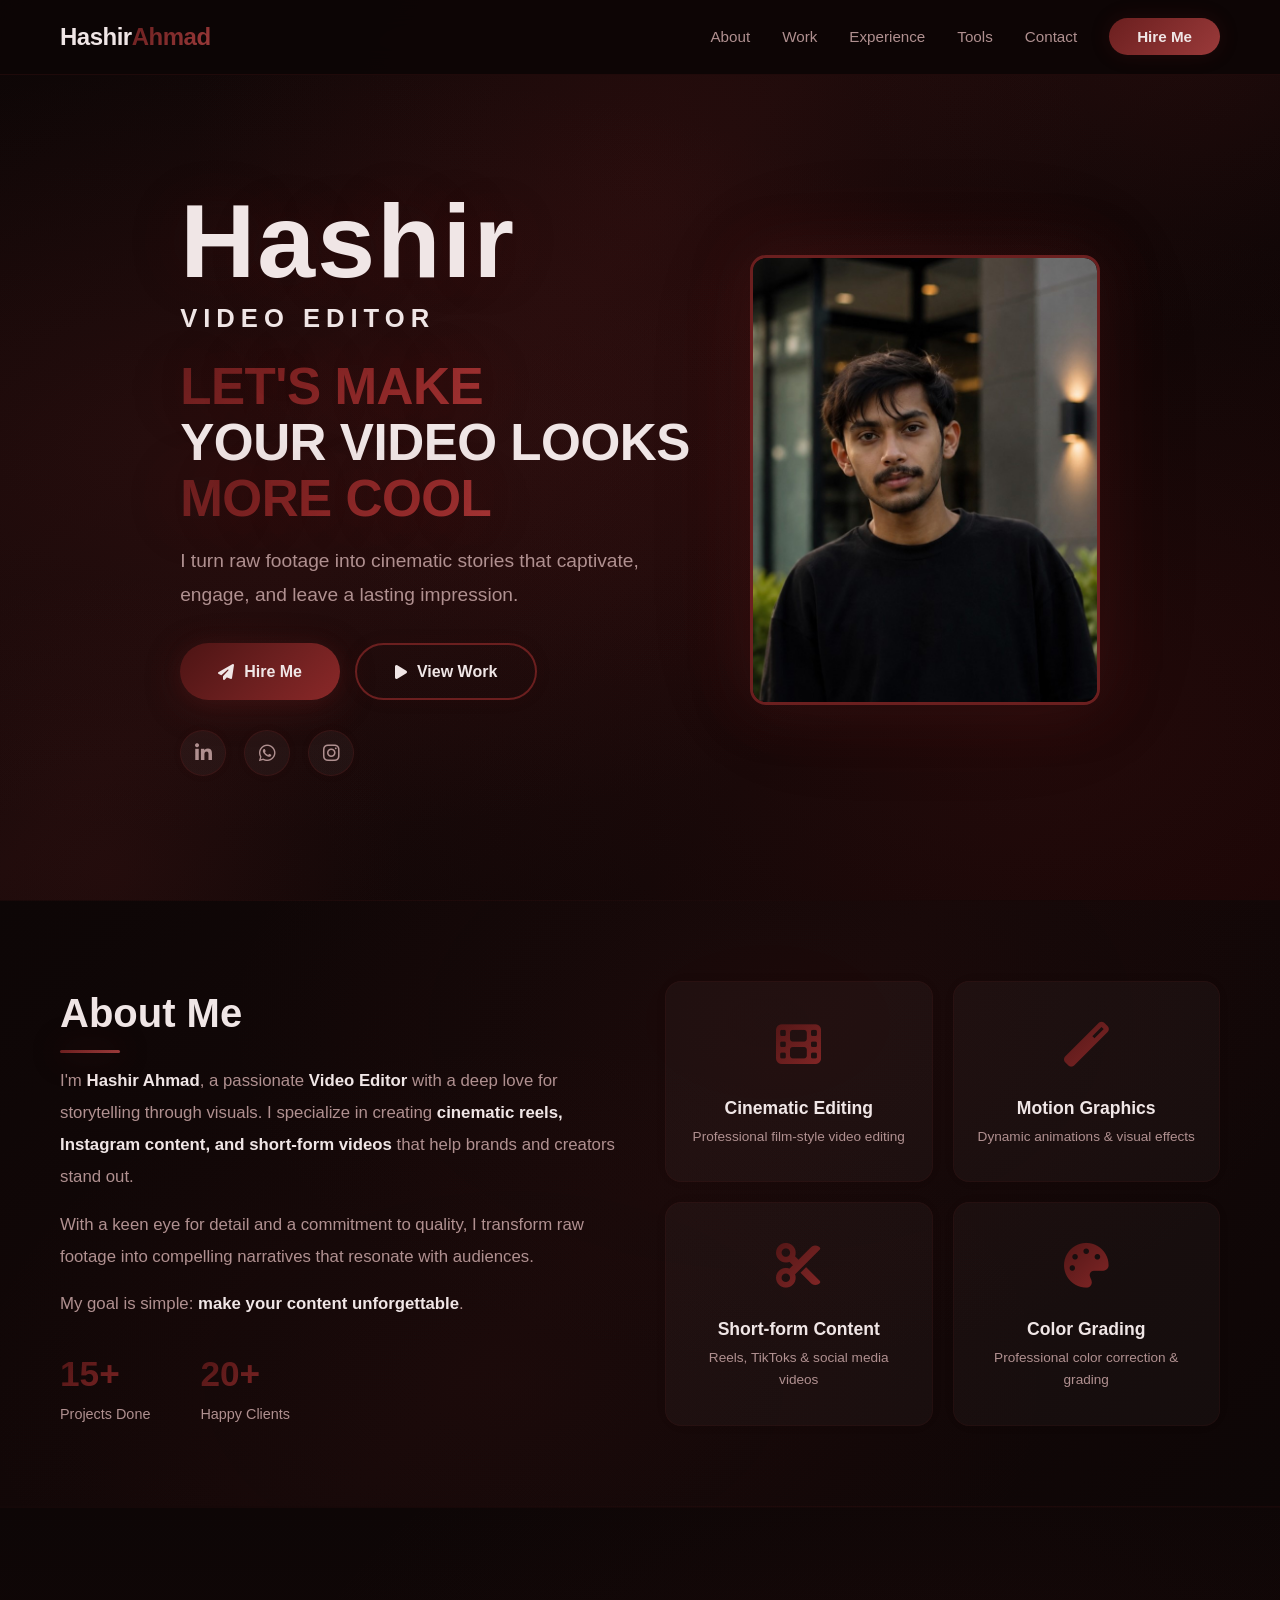
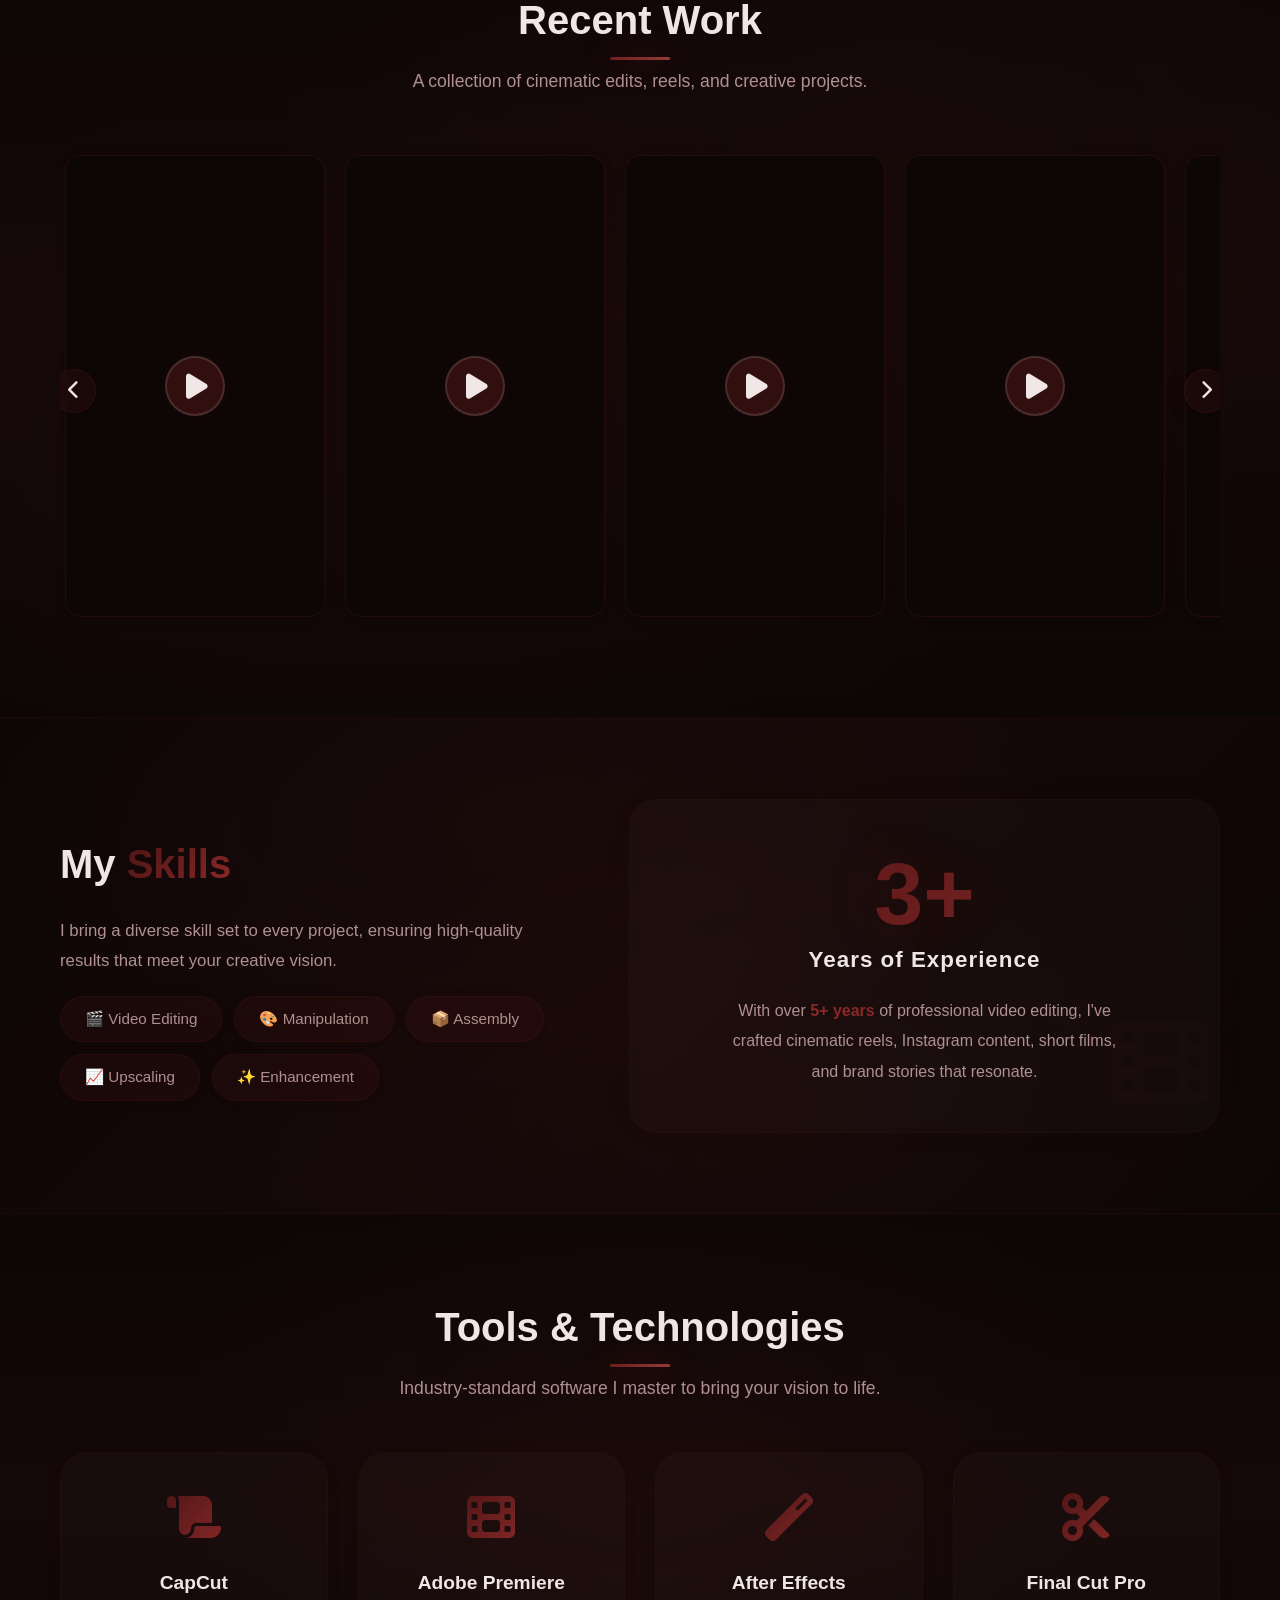
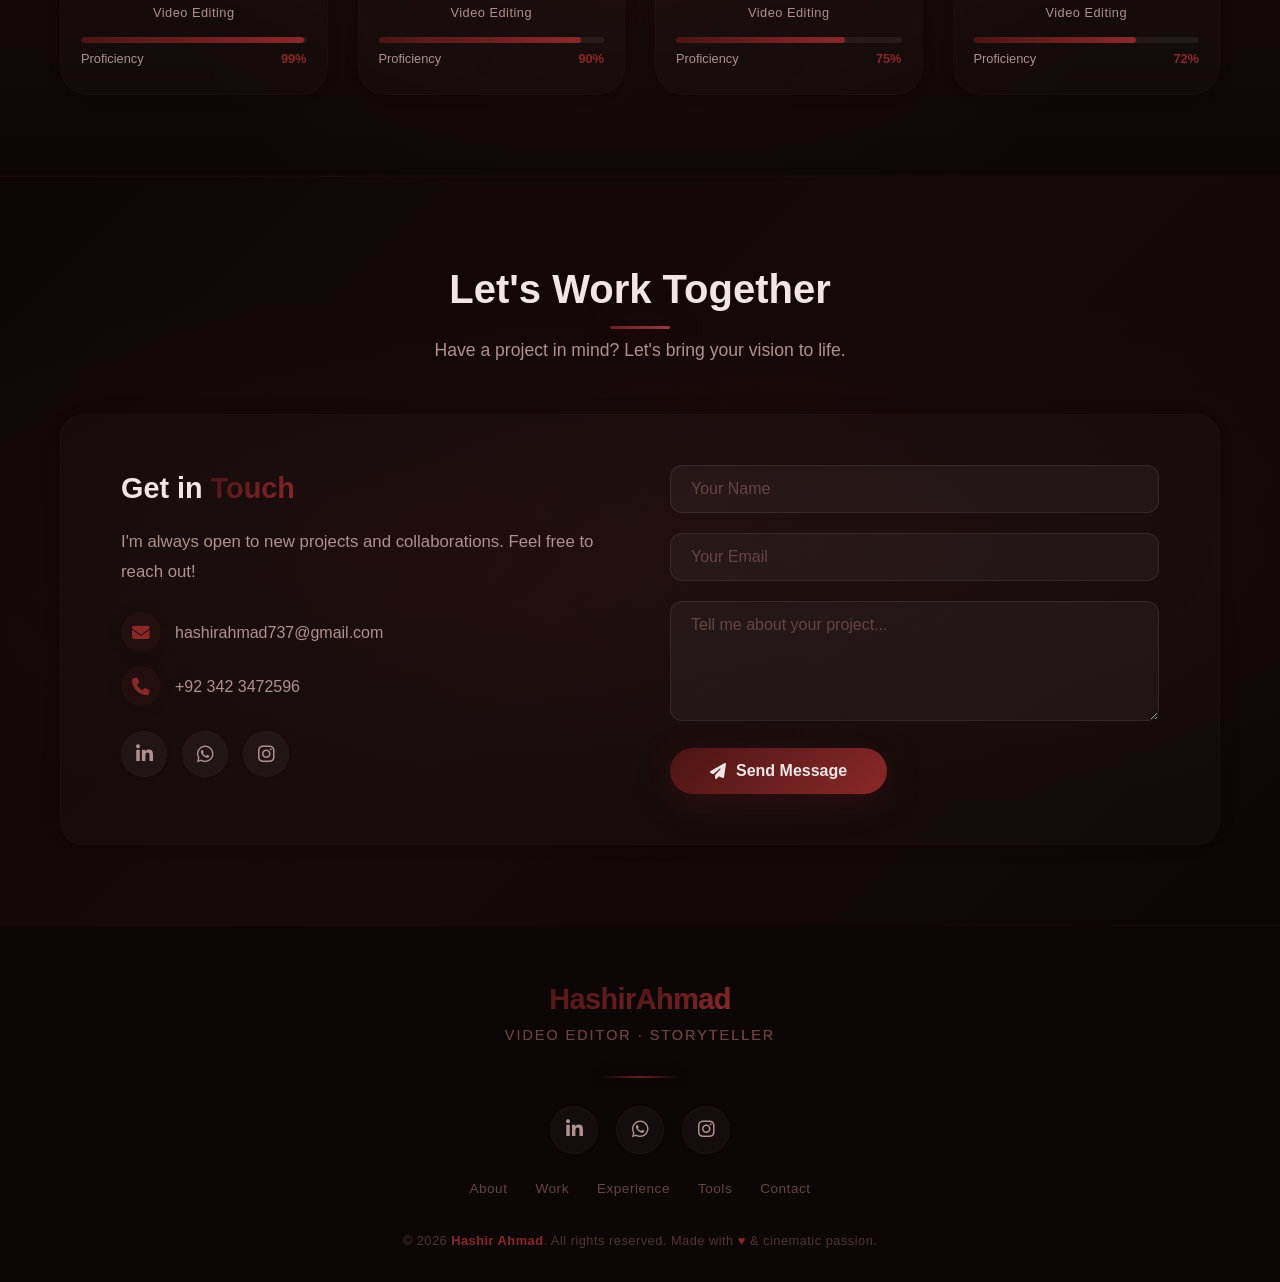
==== commit 535a1587: "Update print statement from 'Hello' to 'Goodbye'" ====
--- a/index.html
+++ b/index.html
@@ -3,7 +3,7 @@
   <head>
     <meta charset="UTF-8" />
     <meta name="viewport" content="width=device-width, initial-scale=1.0" />
-    <title>Hashir Ahmad · Video Editor</title>
+    <title>Hashir · Video Editor</title>
     <link rel="stylesheet" href="https://cdnjs.cloudflare.com/ajax/libs/font-awesome/6.5.1/css/all.min.css" />
     <style>
       * {
@@ -28,7 +28,7 @@
         background: #0d0606;
       }
       ::-webkit-scrollbar-thumb {
-        background: linear-gradient(135deg, #4d1414, #6b1f1f, #8a2828);
+        background: linear-gradient(135deg, #6b1f1f, #9a3a3a);
         border-radius: 10px;
       }
       .container {
@@ -55,7 +55,7 @@
         transform: translateX(-50%);
         width: 60px;
         height: 3px;
-        background: linear-gradient(135deg, #4d1414, #6b1f1f, #8a2828);
+        background: linear-gradient(135deg, #6b1f1f, #9a3a3a);
         border-radius: 3px;
         box-shadow: 0 0 30px rgba(107, 31, 31, 0.6);
       }
@@ -93,7 +93,7 @@
         letter-spacing: -0.5px;
       }
       .navbar .logo span {
-        background: linear-gradient(135deg, #4d1414, #6b1f1f, #8a2828);
+        background: linear-gradient(135deg, #6b1f1f, #9a3a3a);
         -webkit-background-clip: text;
         -webkit-text-fill-color: transparent;
         background-clip: text;
@@ -119,7 +119,7 @@
         left: 0;
         width: 0;
         height: 2px;
-        background: linear-gradient(135deg, #4d1414, #6b1f1f, #8a2828);
+        background: linear-gradient(135deg, #6b1f1f, #9a3a3a);
         transition: width 0.3s;
       }
       .nav-links a:hover::after,
@@ -131,7 +131,7 @@
         color: #f0e6e6;
       }
       .nav-links .btn-hire {
-        background: linear-gradient(135deg, #4d1414, #6b1f1f, #8a2828);
+        background: linear-gradient(135deg, #6b1f1f, #9a3a3a);
         color: #f0e6e6;
         padding: 10px 28px;
         border-radius: 50px;
@@ -215,56 +215,17 @@
         flex: 1;
         min-width: 300px;
       }
-      
-      /* ===== HASHIR AHMAD - PROFESSIONAL & GLOWING ===== */
+
+      /* ===== HASHIR - exactly like Sameer style ===== */
       .hero-content .hero-title-name {
-        font-size: 5.5rem;
-        font-weight: 1000;
+        font-size: 6.5rem;
+        font-weight: 900;
         line-height: 1.1;
-        margin-bottom: 5px;
-        background: linear-gradient(135deg, #b53838, #d04848, #e86060);
-        -webkit-background-clip: text;
-        -webkit-text-fill-color: transparent;
-        background-clip: text;
-        text-shadow: 0 0 120px rgba(192, 64, 64, 0.5), 0 0 250px rgba(138, 40, 40, 0.3), 0 0 400px rgba(107, 31, 31, 0.15);
-        letter-spacing: 3px;
-        animation: nameGlow 2.5s ease-in-out infinite alternate;
-        position: relative;
-      }
-      .hero-content .hero-title-name::after {
-        content: '';
-        position: absolute;
-        bottom: -2px;
-        left: 0;
-        width: 100%;
-        height: 4px;
-        background: linear-gradient(135deg, #b53838, #e86060);
-        border-radius: 3px;
-        filter: blur(4px);
-        opacity: 0.8;
-        box-shadow: 0 0 30px rgba(192, 64, 64, 0.5);
-      }
-      .hero-content .hero-title-name::before {
-        content: '';
-        position: absolute;
-        top: -20%;
-        left: 50%;
-        transform: translateX(-50%);
-        width: 120%;
-        height: 140%;
-        background: radial-gradient(ellipse, rgba(192, 64, 64, 0.08), transparent 70%);
-        filter: blur(40px);
-        z-index: -1;
-      }
-      @keyframes nameGlow {
-        0% { 
-          text-shadow: 0 0 80px rgba(192, 64, 64, 0.3), 0 0 150px rgba(138, 40, 40, 0.15), 0 0 300px rgba(107, 31, 31, 0.08);
-          transform: scale(1);
-        }
-        100% { 
-          text-shadow: 0 0 140px rgba(192, 64, 64, 0.7), 0 0 280px rgba(138, 40, 40, 0.4), 0 0 450px rgba(107, 31, 31, 0.2);
-          transform: scale(1.02);
-        }
+        margin-bottom: 0px;
+        color: #f0e6e6;
+        letter-spacing: 2px;
+        text-shadow: 0 0 60px rgba(107, 31, 31, 0.2);
+        /* no underline, no gradient, pure white like Sameer */
       }
 
       .hero-content .hero-title-role {
@@ -401,7 +362,7 @@
         border-radius: 13px;
       }
 
-      /* ===== ABOUT - NEW LAYOUT ===== */
+      /* ===== ABOUT ===== */
       .about {
         padding: 80px 0;
         background: radial-gradient(ellipse at 60% 20%, rgba(107, 31, 31, 0.08) 0%, transparent 50%),
@@ -1345,7 +1306,7 @@
       /* ===== RESPONSIVE ===== */
       @media (max-width: 992px) {
         .hero .container { flex-direction: column; text-align: center; }
-        .hero-content .hero-title-name { font-size: 4.5rem; }
+        .hero-content .hero-title-name { font-size: 5rem; }
         .hero-content h1 { font-size: 2.8rem; }
         .hero-content .sub-text { margin-left: auto; margin-right: auto; }
         .hero-buttons { justify-content: center; }
@@ -1369,12 +1330,11 @@
         .nav-links { display: none; flex-direction: column; width: 100%; padding: 20px 0; gap: 18px; background: #0d0606; border-top: 1px solid rgba(107, 31, 31, 0.12); }
         .nav-links.open { display: flex; }
         .hamburger { display: block; }
-        .hero-content .hero-title-name { font-size: 4rem; letter-spacing: 2px; }
+        .hero-content .hero-title-name { font-size: 4.2rem; letter-spacing: 2px; }
         .hero-content h1 { font-size: 2.2rem; }
         .hero-content .hero-title-role { font-size: 1.2rem; letter-spacing: 4px; }
         .profile-img { width: 260px; height: 260px; }
         .hero-image { flex: 0 0 220px; }
-        .hero-badge { font-size: 1rem; padding: 3px 16px; }
         .about-grid { flex-direction: column; text-align: center; }
         .about-left .section-header { text-align: center; }
         .about-left .section-header h2::after { left: 50%; transform: translateX(-50%); }
@@ -1402,13 +1362,12 @@
       @media (max-width: 480px) {
         .work-item { flex: 0 0 170px; aspect-ratio: 9/16; }
         .work-scroll { gap: 12px; }
-        .hero-content .hero-title-name { font-size: 3.2rem; letter-spacing: 1px; }
+        .hero-content .hero-title-name { font-size: 3.5rem; letter-spacing: 1px; }
         .hero-content h1 { font-size: 1.8rem; }
         .hero-content .hero-title-role { font-size: 1rem; letter-spacing: 3px; }
         .hero-content .sub-text { font-size: 0.95rem; }
         .profile-img { width: 200px; height: 200px; }
         .hero-image { flex: 0 0 180px; }
-        .hero-badge { font-size: 0.85rem; padding: 2px 14px; }
         .about-right { grid-template-columns: 1fr 1fr; gap: 12px; }
         .about-block { padding: 16px 12px; }
         .about-block .block-icon { font-size: 1.8rem; margin-bottom: 8px; }
@@ -1433,7 +1392,7 @@
         .lightbox .close-btn { top: 10px !important; right: 10px !important; width: 34px !important; height: 34px !important; font-size: 14px !important; }
       }
       @media (max-width: 380px) {
-        .hero-content .hero-title-name { font-size: 2.6rem; letter-spacing: 0px; }
+        .hero-content .hero-title-name { font-size: 2.8rem; letter-spacing: 0px; }
         .hero-content h1 { font-size: 1.5rem; }
         .about-right { grid-template-columns: 1fr 1fr; gap: 10px; }
         .about-block { padding: 14px 10px; }
@@ -1473,8 +1432,8 @@
       <div class="container">
         <div class="hero-content">
           
-          <!-- ===== HASHIR AHMAD - PROFESSIONAL & GLOWING ===== -->
-          <div class="hero-title-name">Hashir Ahmad</div>
+          <!-- ===== HASHIR - exactly like Sameer style ===== -->
+          <div class="hero-title-name">Hashir</div>
           <div class="hero-title-role"><span>Video Editor</span></div>
           
           <h1>
@@ -1508,7 +1467,7 @@
       </div>
     </section>
 
-    <!-- ===== ABOUT - NEW LAYOUT ===== -->
+    <!-- ===== ABOUT ===== -->
     <section class="about" id="about">
       <div class="container">
         <div class="about-grid">
@@ -1623,8 +1582,6 @@
           </div>
           <div class="experience-right">
             <div class="exp-icon"><i class="fas fa-film"></i></div>
-            <div class="glow-particle" style="top:15%;left:10%;width:12px;height:12px;filter:blur(16px);"></div>
-            <div class="glow-particle" style="bottom:20%;right:12%;width:10px;height:10px;filter:blur(14px);"></div>
             <div class="counter" id="counterDisplay">0</div>
             <div class="counter-label">Years of Experience</div>
             <p class="counter-text">
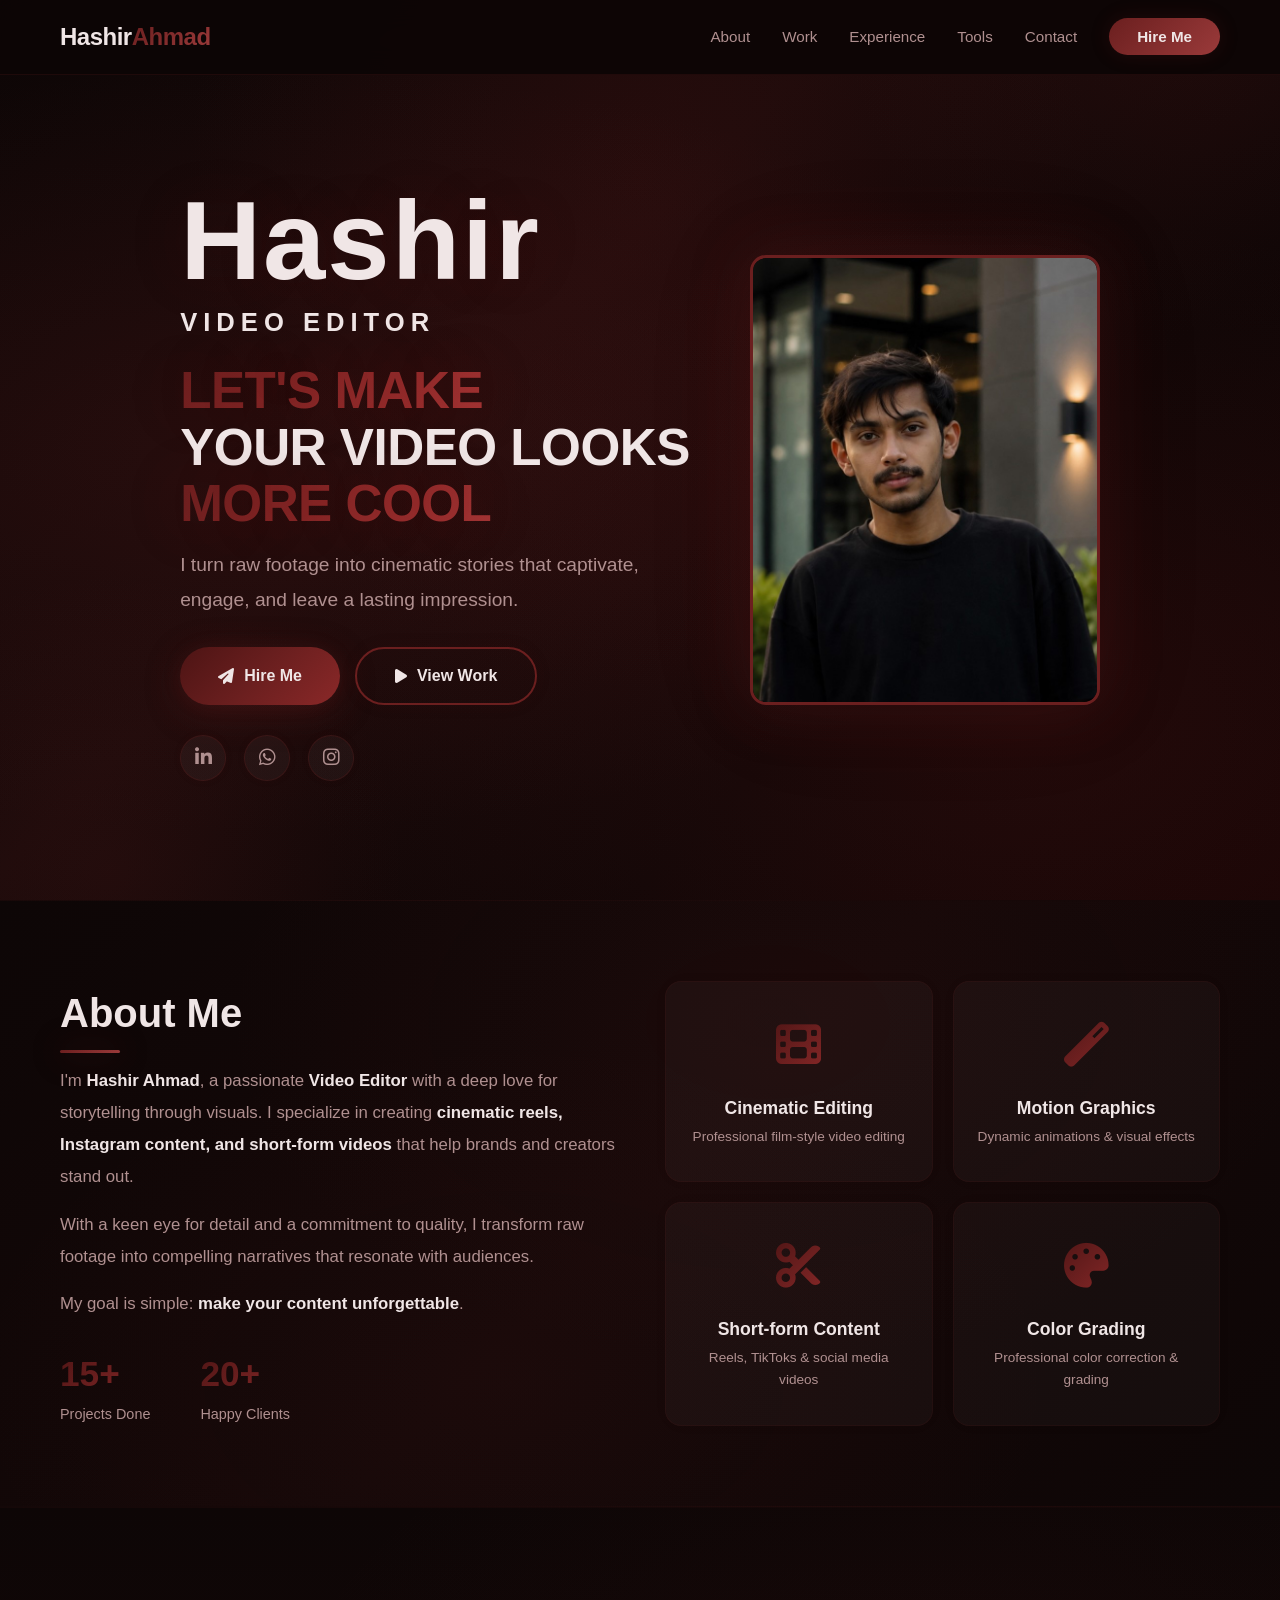
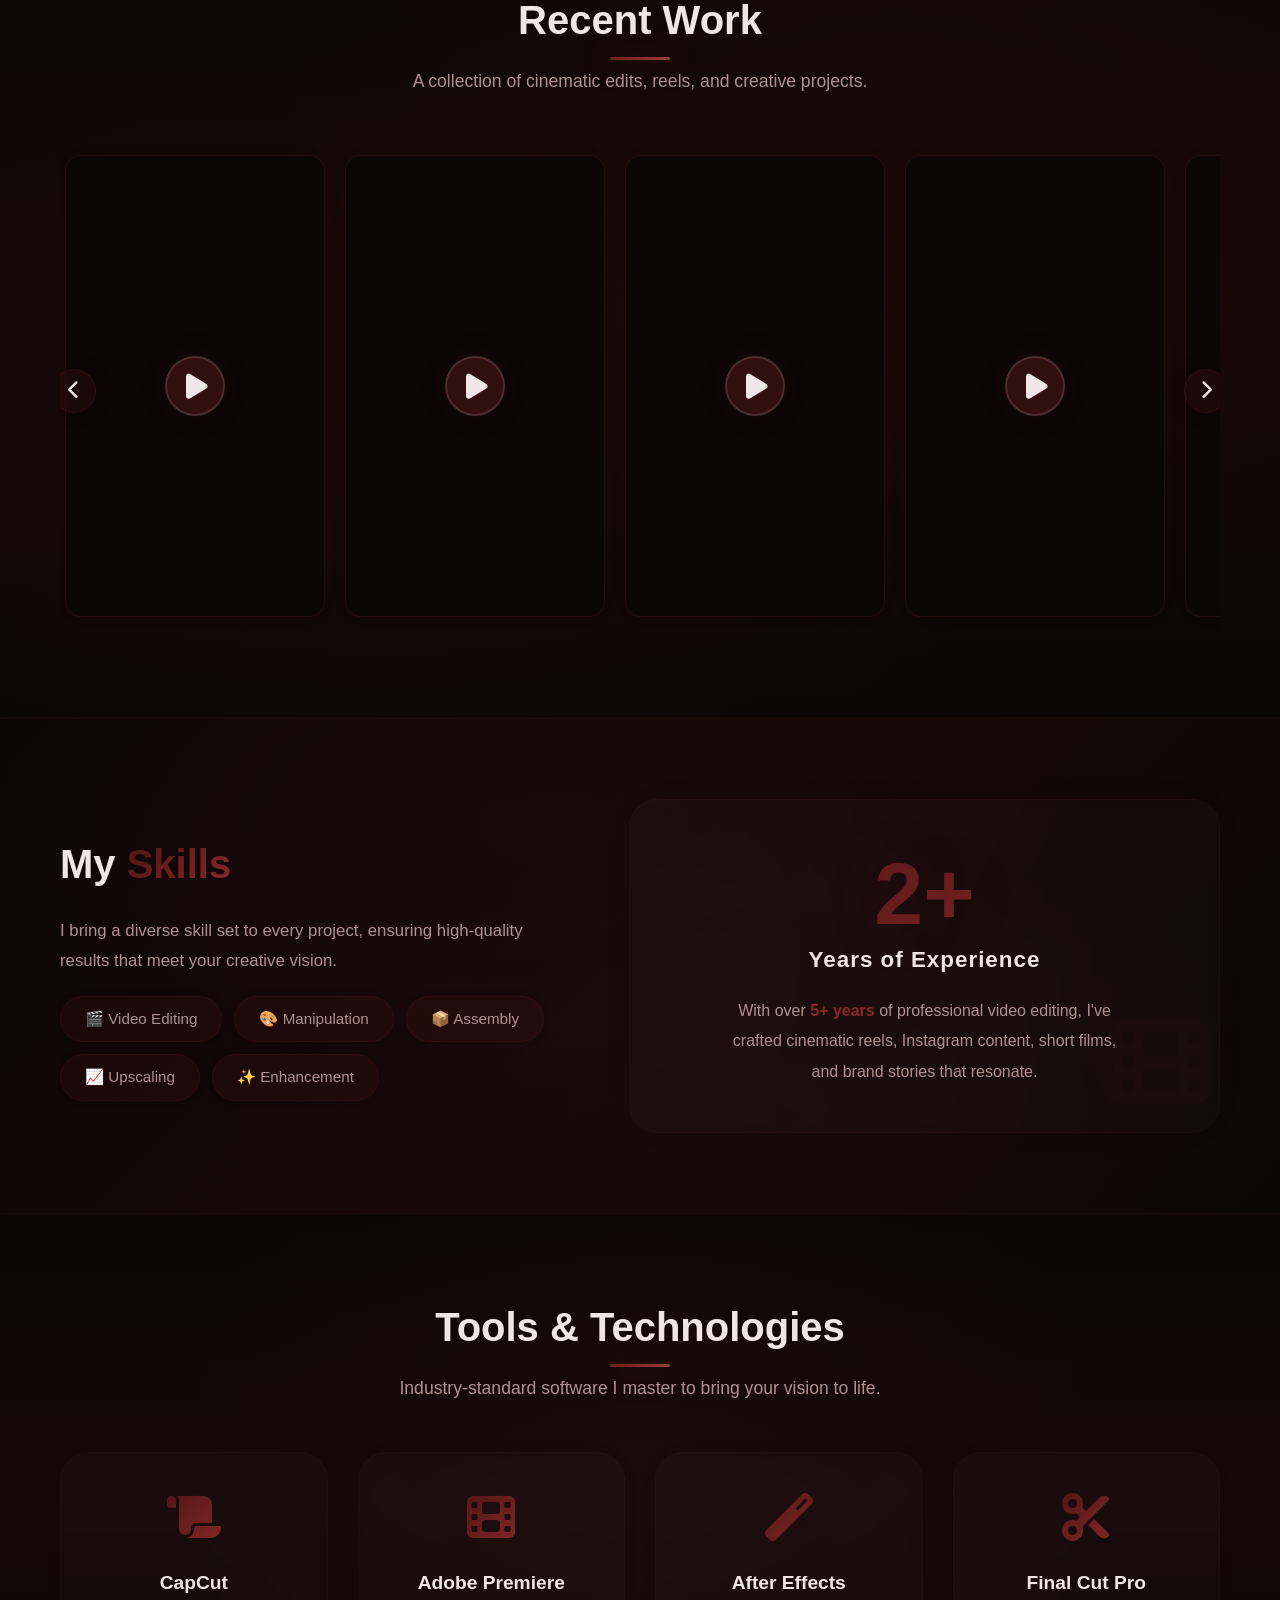
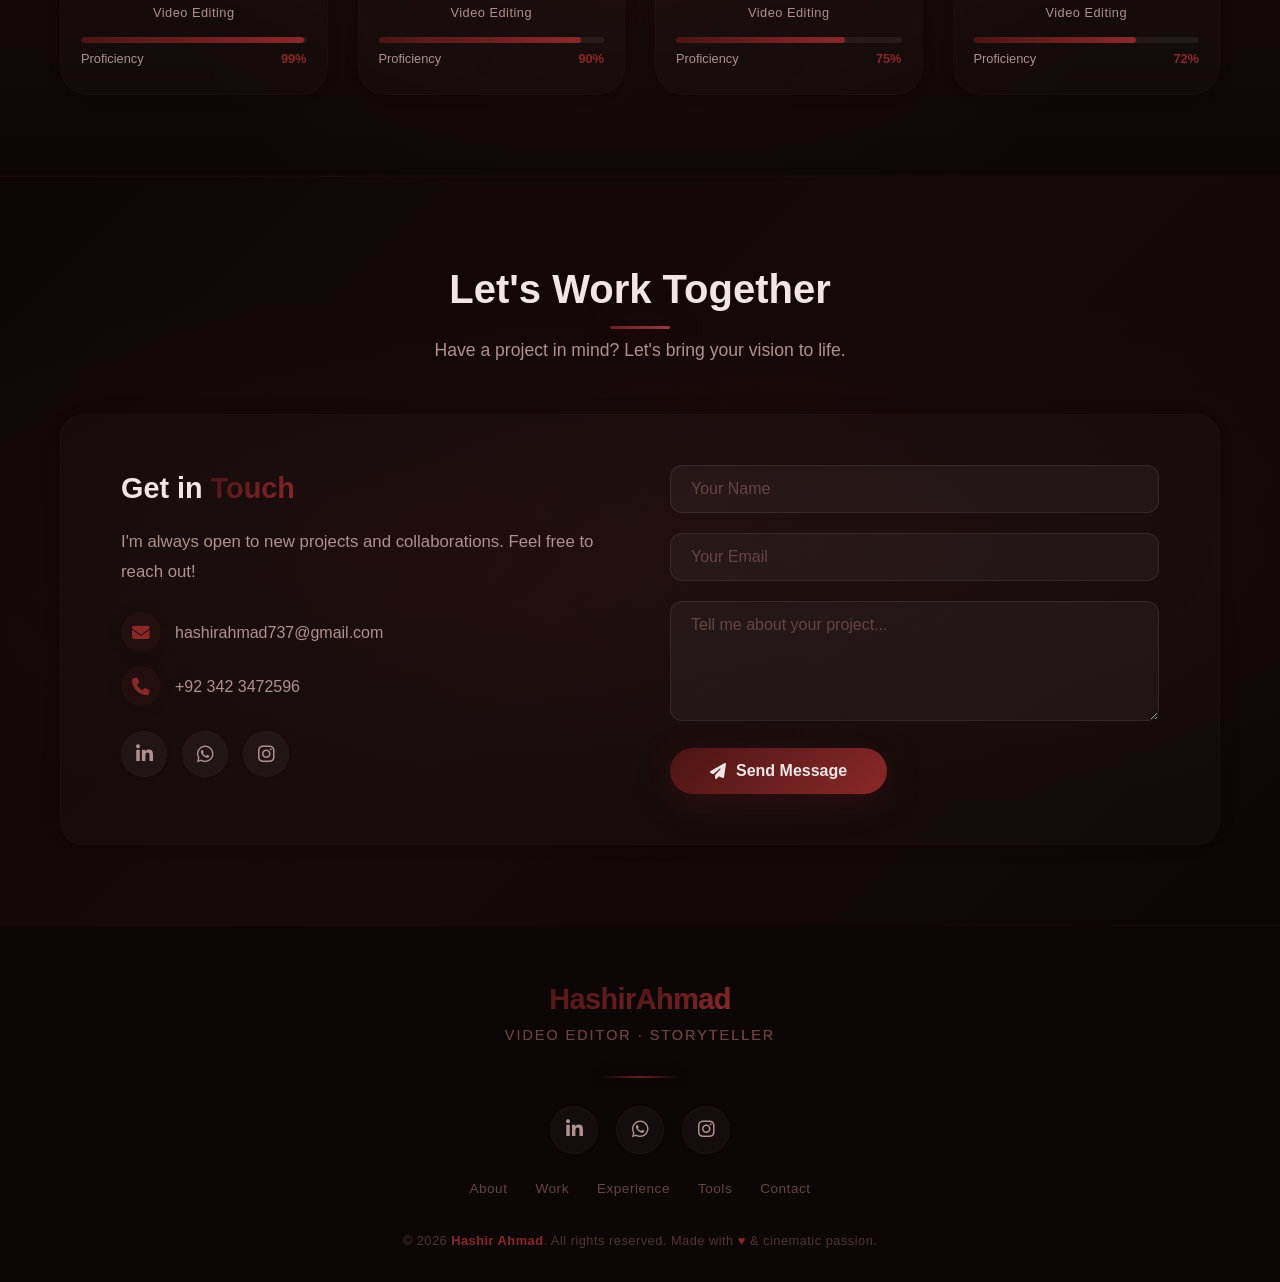
==== commit b888b527: "Update print statement from 'Hello' to 'Goodbye'" ====
--- a/index.html
+++ b/index.html
@@ -216,16 +216,15 @@
         min-width: 300px;
       }
 
-      /* ===== HASHIR - exactly like Sameer style ===== */
+      /* ===== HASHIR - exactly like Sameer style (white, no underline) ===== */
       .hero-content .hero-title-name {
-        font-size: 6.5rem;
+        font-size: 7.0rem;
         font-weight: 900;
         line-height: 1.1;
         margin-bottom: 0px;
         color: #f0e6e6;
         letter-spacing: 2px;
-        text-shadow: 0 0 60px rgba(107, 31, 31, 0.2);
-        /* no underline, no gradient, pure white like Sameer */
+        text-shadow: 0 0 60px rgba(107, 31, 31, 0.15);
       }
 
       .hero-content .hero-title-role {
@@ -1306,7 +1305,7 @@
       /* ===== RESPONSIVE ===== */
       @media (max-width: 992px) {
         .hero .container { flex-direction: column; text-align: center; }
-        .hero-content .hero-title-name { font-size: 5rem; }
+        .hero-content .hero-title-name { font-size: 6.5rem;  }
         .hero-content h1 { font-size: 2.8rem; }
         .hero-content .sub-text { margin-left: auto; margin-right: auto; }
         .hero-buttons { justify-content: center; }
@@ -1330,7 +1329,7 @@
         .nav-links { display: none; flex-direction: column; width: 100%; padding: 20px 0; gap: 18px; background: #0d0606; border-top: 1px solid rgba(107, 31, 31, 0.12); }
         .nav-links.open { display: flex; }
         .hamburger { display: block; }
-        .hero-content .hero-title-name { font-size: 4.2rem; letter-spacing: 2px; }
+        .hero-content .hero-title-name { font-size: 5.8rem; letter-spacing: 2px; }
         .hero-content h1 { font-size: 2.2rem; }
         .hero-content .hero-title-role { font-size: 1.2rem; letter-spacing: 4px; }
         .profile-img { width: 260px; height: 260px; }
@@ -1362,7 +1361,7 @@
       @media (max-width: 480px) {
         .work-item { flex: 0 0 170px; aspect-ratio: 9/16; }
         .work-scroll { gap: 12px; }
-        .hero-content .hero-title-name { font-size: 3.5rem; letter-spacing: 1px; }
+        .hero-content .hero-title-name { font-size: 5.2rem; letter-spacing: 1px; }
         .hero-content h1 { font-size: 1.8rem; }
         .hero-content .hero-title-role { font-size: 1rem; letter-spacing: 3px; }
         .hero-content .sub-text { font-size: 0.95rem; }
@@ -1392,7 +1391,7 @@
         .lightbox .close-btn { top: 10px !important; right: 10px !important; width: 34px !important; height: 34px !important; font-size: 14px !important; }
       }
       @media (max-width: 380px) {
-        .hero-content .hero-title-name { font-size: 2.8rem; letter-spacing: 0px; }
+        .hero-content .hero-title-name { font-size: 4.5rem; letter-spacing: 0px; }
         .hero-content h1 { font-size: 1.5rem; }
         .about-right { grid-template-columns: 1fr 1fr; gap: 10px; }
         .about-block { padding: 14px 10px; }
@@ -1432,7 +1431,7 @@
       <div class="container">
         <div class="hero-content">
           
-          <!-- ===== HASHIR - exactly like Sameer style ===== -->
+          <!-- ===== HASHIR - big & white, no underline, like Sameer ===== -->
           <div class="hero-title-name">Hashir</div>
           <div class="hero-title-role"><span>Video Editor</span></div>
           
